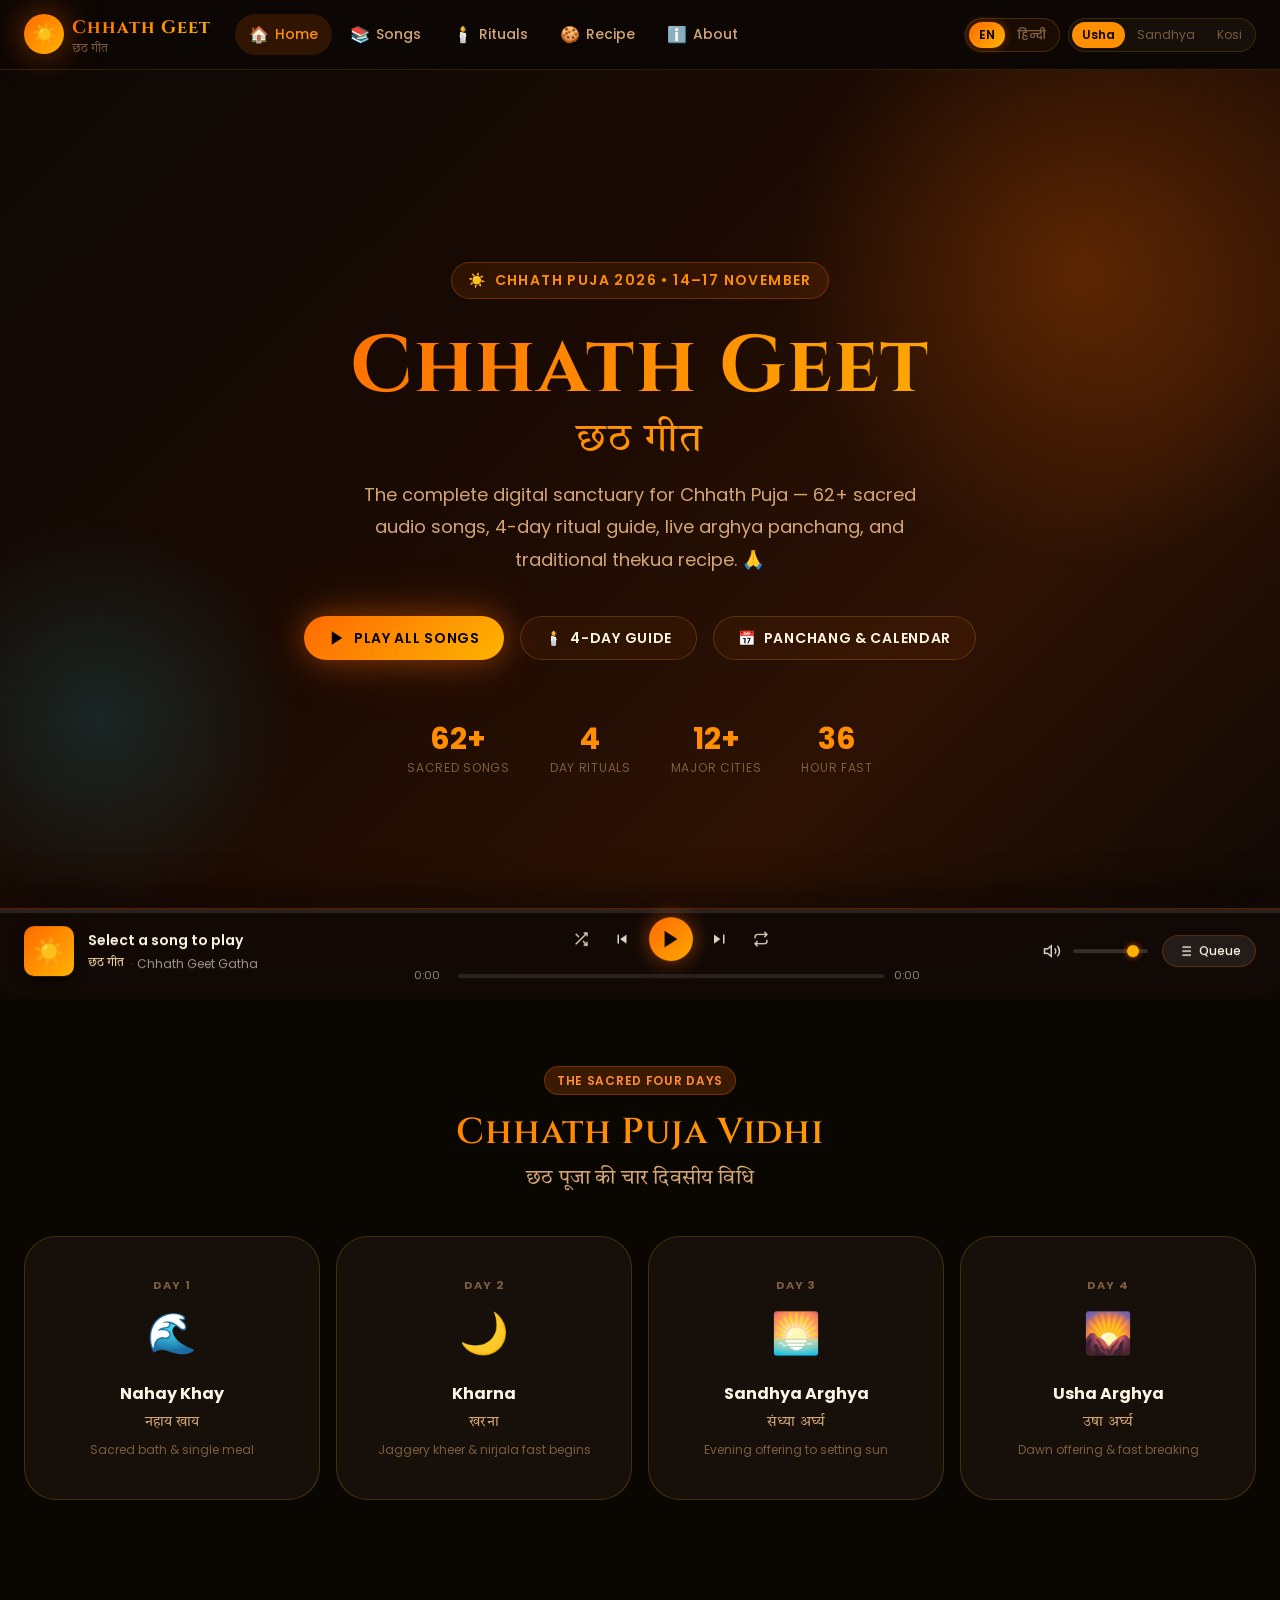
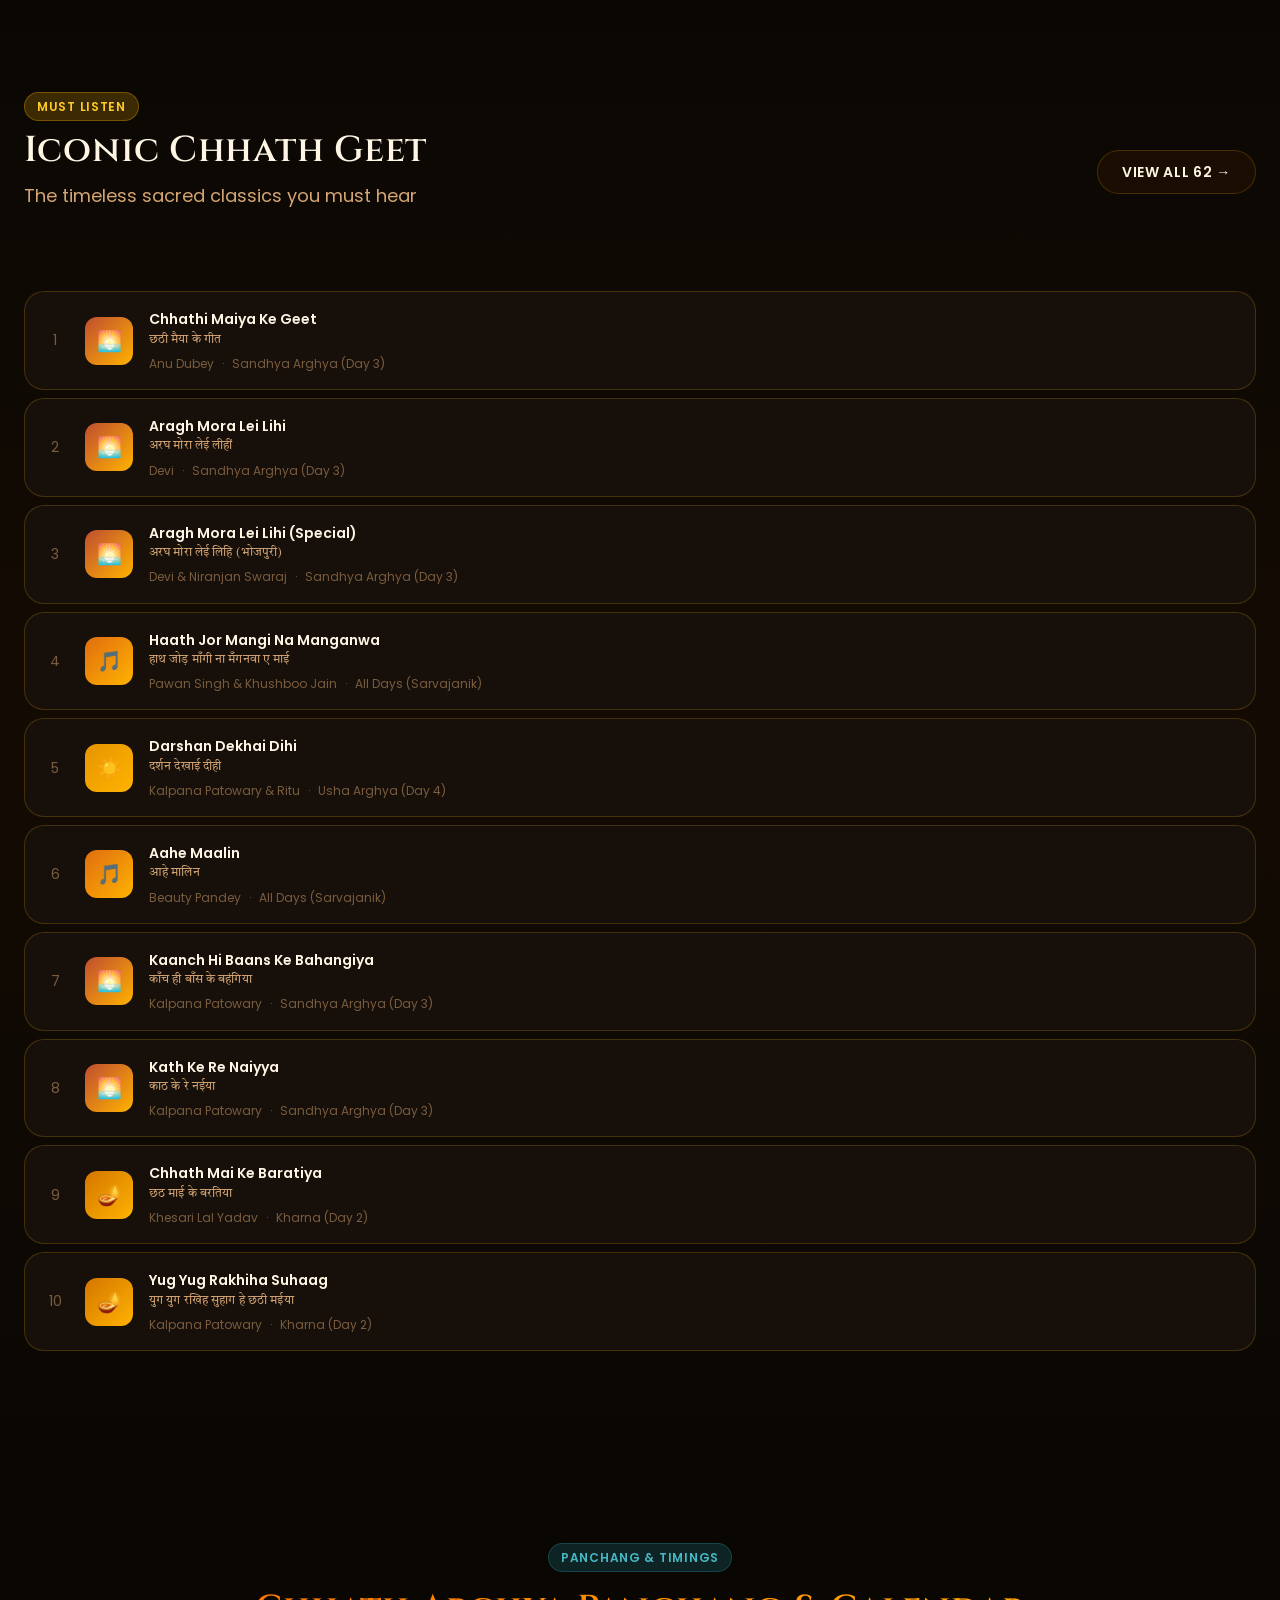
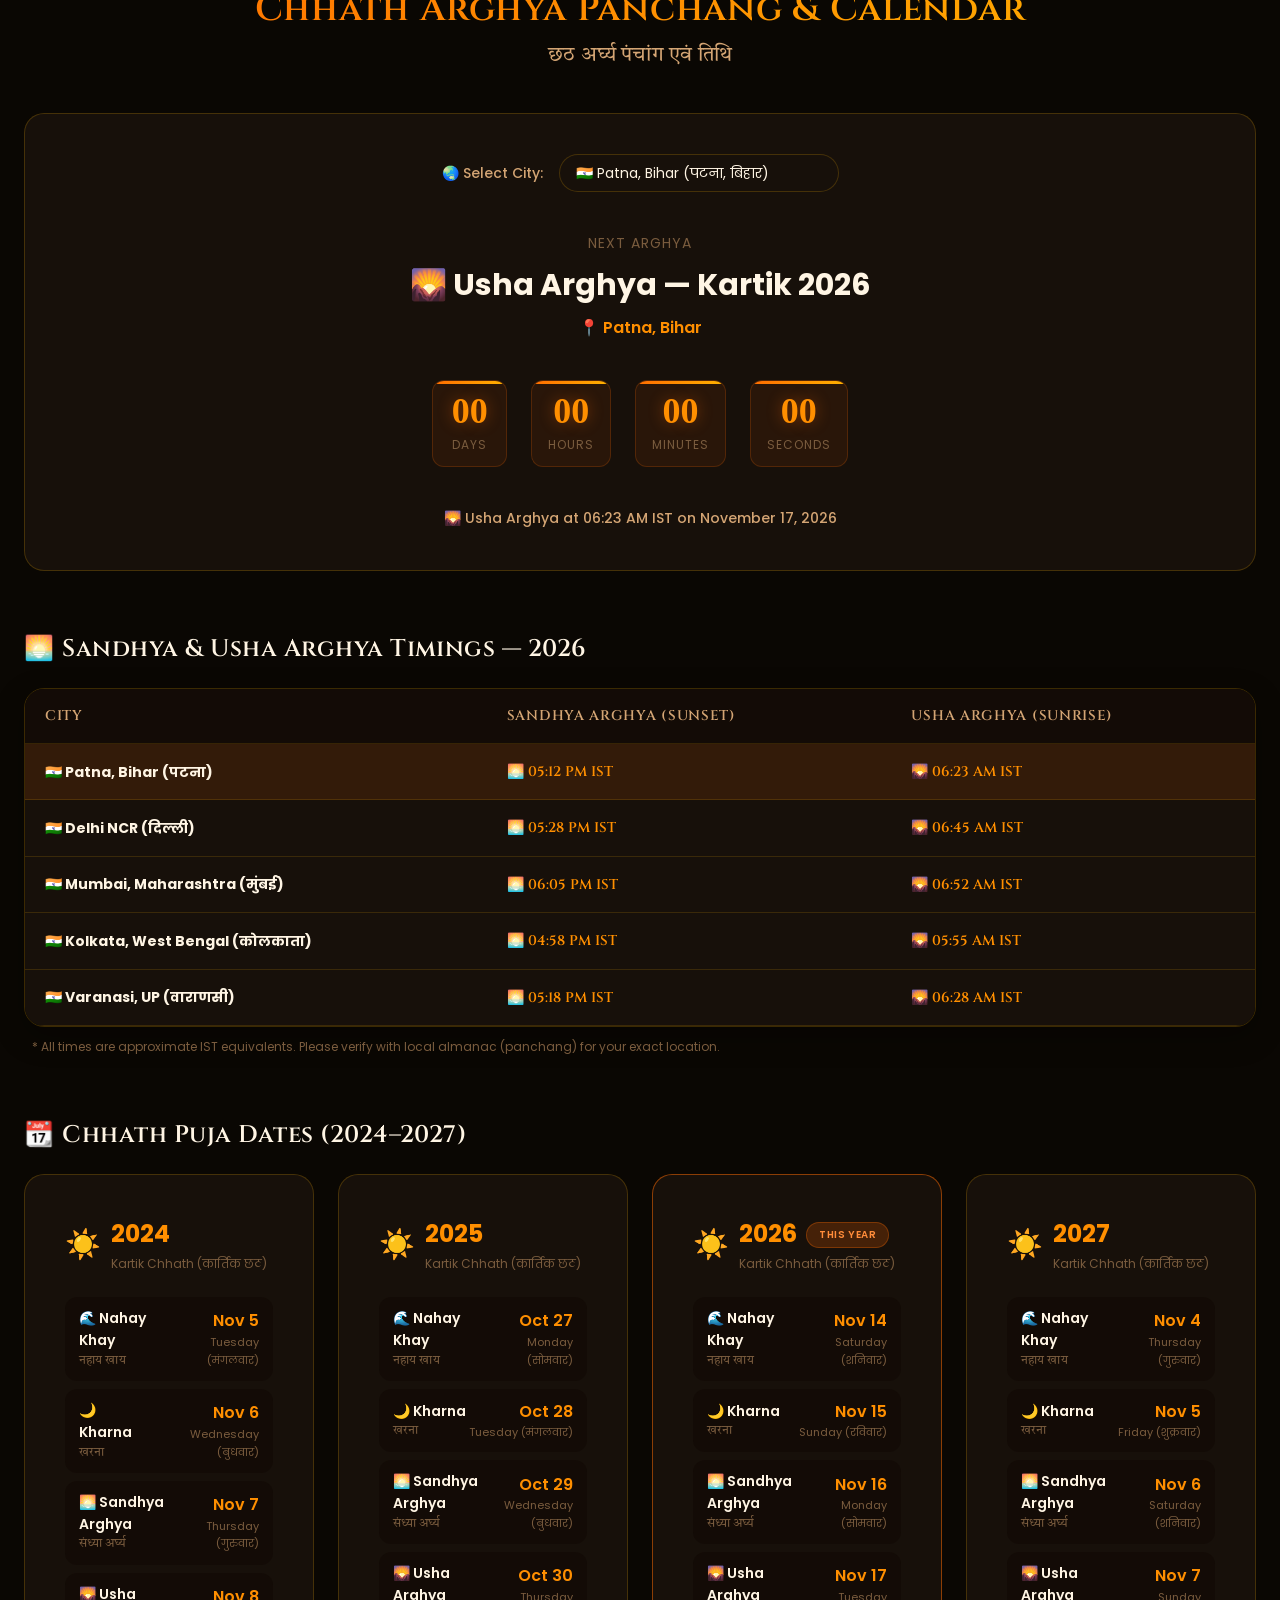
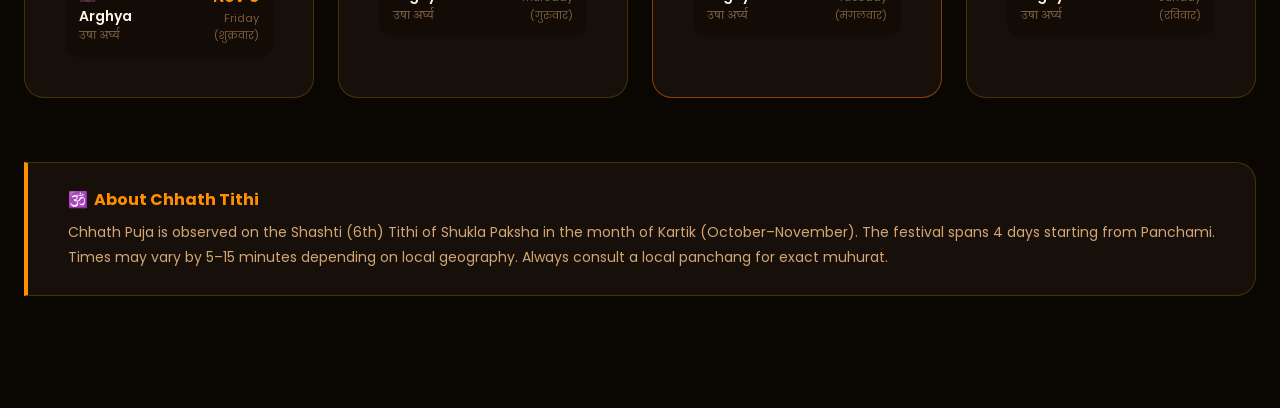
==== home.html @ ee054a41 "feat: complete Chhath Geet web sanctuary with 62 songs, 4-day vidhi guide, panchang calendar, biling" ====
<!DOCTYPE html>
<html lang="en" data-theme="usha" data-lang="en">
<head>
  <meta charset="UTF-8" />
  <meta name="viewport" content="width=device-width, initial-scale=1.0" />
  <meta name="description" content="Chhath Geet — The complete digital sanctuary for Chhath Puja with 62+ sacred audio songs, 4-day ritual guide, panchang calendar 2024–2027, and thekua recipe." />
  <title>Home — Chhath Geet</title>
  
  <!-- Favicon -->
  <link rel="icon" href="data:image/svg+xml,<svg xmlns='http://www.w3.org/2000/svg' viewBox='0 0 100 100'><text y='.9em' font-size='90'>☀️</text></svg>" />
  
  <!-- Styles -->
  <link rel="stylesheet" href="css/index.css" />
  <link rel="stylesheet" href="css/components.css" />
  <link rel="stylesheet" href="css/responsive.css" />

  <style>
    /* Countdown & Panchang Table Styles */
    .countdown-display {
      display: flex;
      gap: var(--space-lg);
      justify-content: center;
      margin: var(--space-xl) 0;
      flex-wrap: wrap;
    }
    
    .countdown-unit {
      text-align: center;
      min-width: 75px;
      padding: 12px 16px;
      background: rgba(255, 107, 0, 0.08);
      border: 1px solid rgba(255, 107, 0, 0.2);
      border-radius: var(--radius-md);
    }
    
    .countdown-num {
      font-size: var(--text-4xl);
      font-weight: 700;
      color: var(--saffron);
      font-family: 'Crimson Pro', serif;
      line-height: 1;
      margin-bottom: 6px;
      text-shadow: 0 0 15px rgba(255, 107, 0, 0.4);
    }
    
    .countdown-label {
      font-size: var(--text-xs);
      color: var(--text-muted);
      text-transform: uppercase;
      letter-spacing: 0.08em;
    }
    
    .panchang-table {
      width: 100%;
      background: var(--bg-card);
      border-collapse: collapse;
    }
    
    .panchang-table thead {
      background: var(--bg-secondary);
    }
    
    .panchang-table th,
    .panchang-table td {
      padding: 16px 20px;
      text-align: left;
      border-bottom: 1px solid var(--border-subtle);
    }
    
    .panchang-table th {
      font-size: var(--text-sm);
      font-weight: 600;
      color: var(--text-secondary);
      text-transform: uppercase;
      letter-spacing: 0.05em;
    }
    
    .panchang-table td {
      font-size: var(--text-sm);
      color: var(--text-primary);
    }
    
    .panchang-table tr:hover td {
      background: rgba(255, 107, 0, 0.04);
    }
    
    .time-val {
      color: var(--saffron);
      font-weight: 600;
      font-family: var(--font-primary);
    }

    .city-select {
      background: var(--bg-card);
      border: 1px solid var(--border-card);
      color: var(--text-primary);
      padding: 8px 16px;
      border-radius: var(--radius-full);
      font-size: var(--text-sm);
      cursor: pointer;
      outline: none;
      transition: border-color 0.2s;
    }

    .city-select:focus {
      border-color: var(--saffron);
    }
  </style>
</head>
<body>
  <!-- Navbar -->
  <nav id="navbar">
    <a href="home.html" class="nav-logo">
      <div class="nav-logo-icon">☀️</div>
      <div>
        <div class="nav-logo-text" data-i18n="nav.brand">Chhath Geet</div>
        <span class="nav-logo-sub" data-i18n="nav.brand_sub">छठ गीत</span>
      </div>
    </a>
    
    <div class="nav-links">
      <a href="home.html" class="nav-link active">
        <span class="nav-icon">🏠</span> <span data-i18n="nav.home">Home</span>
      </a>
      <a href="songs.html" class="nav-link">
        <span class="nav-icon">📚</span> <span data-i18n="nav.songs">Songs</span>
      </a>
      <a href="rituals.html" class="nav-link">
        <span class="nav-icon">🕯️</span> <span data-i18n="nav.rituals">Rituals</span>
      </a>
      <a href="recipe.html" class="nav-link">
        <span class="nav-icon">🍪</span> <span data-i18n="nav.recipe">Recipe</span>
      </a>
      <a href="about.html" class="nav-link">
        <span class="nav-icon">ℹ️</span> <span data-i18n="nav.about">About</span>
      </a>
    </div>
    
    <div class="nav-actions">
      <!-- Language Switcher -->
      <div class="lang-switcher">
        <button class="lang-btn active" data-lang="en">EN</button>
        <button class="lang-btn" data-lang="hi">हिन्दी</button>
      </div>

      <!-- Theme Switcher -->
      <div class="theme-switcher">
        <button class="theme-btn" data-theme="usha" data-i18n="nav.theme_usha">Usha</button>
        <button class="theme-btn" data-theme="sandhya" data-i18n="nav.theme_sandhya">Sandhya</button>
        <button class="theme-btn" data-theme="kosi" data-i18n="nav.theme_kosi">Kosi</button>
      </div>
      <div class="nav-hamburger" id="nav-hamburger">
        <span></span><span></span><span></span>
      </div>
    </div>
  </nav>

  <!-- Mobile Drawer -->
  <div class="nav-drawer" id="nav-drawer">
    <a href="home.html" class="nav-link active"><span class="nav-icon">🏠</span> <span data-i18n="nav.home">Home</span></a>
    <a href="songs.html" class="nav-link"><span class="nav-icon">📚</span> <span data-i18n="nav.songs">Songs</span></a>
    <a href="rituals.html" class="nav-link"><span class="nav-icon">🕯️</span> <span data-i18n="nav.rituals">Rituals</span></a>
    <a href="recipe.html" class="nav-link"><span class="nav-icon">🍪</span> <span data-i18n="nav.recipe">Recipe</span></a>
    <a href="about.html" class="nav-link"><span class="nav-icon">ℹ️</span> <span data-i18n="nav.about">About</span></a>
    
    <div style="display:flex;gap:10px;justify-content:center;margin-top:var(--space-md)">
      <div class="lang-switcher">
        <button class="lang-btn active" data-lang="en">EN</button>
        <button class="lang-btn" data-lang="hi">हिन्दी</button>
      </div>
    </div>

    <div class="theme-switcher" style="margin-top:var(--space-md);justify-content:center">
      <button class="theme-btn" data-theme="usha" data-i18n="nav.theme_usha">Usha</button>
      <button class="theme-btn" data-theme="sandhya" data-i18n="nav.theme_sandhya">Sandhya</button>
      <button class="theme-btn" data-theme="kosi" data-i18n="nav.theme_kosi">Kosi</button>
    </div>
  </div>

  <!-- Main Content -->
  <main id="app">
    <!-- Hero Section -->
    <section class="hero" id="home-hero" style="padding-top:0">
      <div class="hero-bg"></div>
      <div class="hero-orb-1"></div>
      <div class="hero-orb-2"></div>

      <div class="hero-content">
        <div class="hero-eyebrow animate-fade-in">
          <span>☀️</span>
          <span data-i18n="home.eyebrow">Chhath Puja 2026 • 14–17 November</span>
        </div>

        <h1 class="hero-title gradient-text animate-fade-up">
          <span data-i18n="home.title">Chhath Geet</span>
          <span class="hero-title-hi" data-i18n="home.title_sub">छठ गीत</span>
        </h1>

        <p class="hero-desc animate-fade-in" style="animation-delay:0.2s" data-i18n="home.desc">
          The complete digital sanctuary for Chhath Puja — 62+ sacred audio songs, 4-day ritual guide,
          live arghya panchang, and traditional thekua recipe. 🙏
        </p>

        <div class="hero-actions animate-fade-up" style="animation-delay:0.3s">
          <a href="songs.html" class="btn btn-primary">
            <svg width="18" height="18" viewBox="0 0 24 24" fill="currentColor"><polygon points="5 3 19 12 5 21 5 3"/></svg>
            <span data-i18n="home.btn_play_all">Play All Songs</span>
          </a>
          <a href="rituals.html" class="btn btn-secondary">
            <span>🕯️</span> <span data-i18n="home.btn_guide">4-Day Guide</span>
          </a>
          <a href="#panchang-section" class="btn btn-secondary">
            <span>📅</span> <span data-i18n="home.btn_panchang">Panchang & Calendar</span>
          </a>
        </div>

        <div class="hero-stats animate-fade-in" style="animation-delay:0.5s">
          <div class="hero-stat">
            <div class="hero-stat-num">62+</div>
            <div class="hero-stat-label" data-i18n="home.stat_songs">Sacred Songs</div>
          </div>
          <div class="hero-stat">
            <div class="hero-stat-num">4</div>
            <div class="hero-stat-label" data-i18n="home.stat_rituals">Day Rituals</div>
          </div>
          <div class="hero-stat">
            <div class="hero-stat-num">12+</div>
            <div class="hero-stat-label" data-i18n="home.stat_cities">Major Cities</div>
          </div>
          <div class="hero-stat">
            <div class="hero-stat-num">36</div>
            <div class="hero-stat-label" data-i18n="home.stat_fast">Hour Fast</div>
          </div>
        </div>
      </div>
    </section>

    <!-- 4-Day Quick Cards -->
    <section class="section">
      <div class="container">
        <div class="text-center" style="margin-bottom:var(--space-xl)">
          <div class="badge badge-saffron" style="margin-bottom:var(--space-md)" data-i18n="home.vidhi_badge">The Sacred Four Days</div>
          <h2 class="section-title gradient-text" data-i18n="home.vidhi_title">Chhath Puja Vidhi</h2>
          <p class="section-subtitle hindi-text" style="font-size:var(--text-xl)" data-i18n="home.vidhi_sub">छठ पूजा की चार दिवसीय विधि</p>
        </div>
        <div class="day-cards-grid">
          <a class="day-card" href="rituals.html?day=1" style="--card-color:#2196A6">
            <div class="day-card-num">Day 1</div>
            <span class="day-card-icon">🌊</span>
            <div class="day-card-name" data-i18n="day.day1_name">Nahay Khay</div>
            <div class="day-card-hi hindi-text">नहाय खाय</div>
            <p style="font-size:var(--text-xs);color:var(--text-muted);margin-top:8px;line-height:1.5" data-i18n="day.day1_desc">Sacred bath & single meal</p>
          </a>
          <a class="day-card" href="rituals.html?day=2" style="--card-color:#FF8F00">
            <div class="day-card-num">Day 2</div>
            <span class="day-card-icon">🌙</span>
            <div class="day-card-name" data-i18n="day.day2_name">Kharna</div>
            <div class="day-card-hi hindi-text">खरना</div>
            <p style="font-size:var(--text-xs);color:var(--text-muted);margin-top:8px;line-height:1.5" data-i18n="day.day2_desc">Jaggery kheer & nirjala fast begins</p>
          </a>
          <a class="day-card" href="rituals.html?day=3" style="--card-color:#E91E63">
            <div class="day-card-num">Day 3</div>
            <span class="day-card-icon">🌅</span>
            <div class="day-card-name" data-i18n="day.day3_name">Sandhya Arghya</div>
            <div class="day-card-hi hindi-text">संध्या अर्घ्य</div>
            <p style="font-size:var(--text-xs);color:var(--text-muted);margin-top:8px;line-height:1.5" data-i18n="day.day3_desc">Evening offering to setting sun</p>
          </a>
          <a class="day-card" href="rituals.html?day=4" style="--card-color:#FF6B00">
            <div class="day-card-num">Day 4</div>
            <span class="day-card-icon">🌄</span>
            <div class="day-card-name" data-i18n="day.day4_name">Usha Arghya</div>
            <div class="day-card-hi hindi-text">उषा अर्घ्य</div>
            <p style="font-size:var(--text-xs);color:var(--text-muted);margin-top:8px;line-height:1.5" data-i18n="day.day4_desc">Dawn offering & fast breaking</p>
          </a>
        </div>
      </div>
    </section>

    <!-- Featured Songs -->
    <section class="section" style="background:linear-gradient(180deg, transparent, rgba(255,107,0,0.04), transparent)">
      <div class="container">
        <div class="flex items-center justify-between" style="margin-bottom:var(--space-xl)">
          <div>
            <div class="badge badge-gold" style="margin-bottom:var(--space-sm)" data-i18n="home.songs_badge">Must Listen</div>
            <h2 class="section-title" data-i18n="home.songs_title">Iconic Chhath Geet</h2>
            <p class="section-subtitle" data-i18n="home.songs_sub">The timeless sacred classics you must hear</p>
          </div>
          <a href="songs.html" class="btn btn-secondary" data-i18n="home.view_all_songs">View All 62 →</a>
        </div>

        <div class="songs-grid">
          <!-- Songs will be loaded here -->
          <p style="text-align:center;color:var(--text-muted);grid-column:1/-1">Loading featured songs...</p>
        </div>
      </div>
    </section>

    <!-- Panchang, Live Countdown & Multi-Year Calendar Section -->
    <section class="section" id="panchang-section">
      <div class="container">
        <div class="text-center" style="margin-bottom:var(--space-xl)">
          <div class="badge badge-blue" style="margin-bottom:var(--space-md)" data-i18n="panchang.badge">📅 Panchang & Timings</div>
          <h2 class="section-title gradient-text" data-i18n="panchang.title">Chhath Arghya Panchang & Calendar</h2>
          <p class="section-subtitle hindi-text" style="font-size:var(--text-xl)" data-i18n="panchang.sub">छठ अर्घ्य पंचांग एवं तिथि</p>
        </div>

        <!-- City Selector + Countdown -->
        <div class="glass-card" style="padding:var(--space-xl);margin-bottom:var(--space-2xl);text-align:center">
          <div style="display:flex;align-items:center;justify-content:center;gap:var(--space-md);margin-bottom:var(--space-xl);flex-wrap:wrap">
            <label for="city-select" style="font-size:var(--text-sm);color:var(--text-secondary);font-weight:500">
              🌏 <span data-i18n="panchang.select_city">Select City:</span>
            </label>
            <select id="city-select" class="city-select">
              <option value="patna">🇮🇳 Patna, Bihar (पटना, बिहार)</option>
              <option value="delhi">🇮🇳 Delhi NCR (दिल्ली)</option>
              <option value="mumbai">🇮🇳 Mumbai, Maharashtra (मुंबई)</option>
              <option value="kolkata">🇮🇳 Kolkata, West Bengal (कोलकाता)</option>
              <option value="varanasi">🇮🇳 Varanasi, UP (वाराणसी)</option>
            </select>
          </div>

          <div style="margin-bottom:var(--space-lg)">
            <div style="font-size:var(--text-sm);color:var(--text-muted);margin-bottom:6px;text-transform:uppercase;letter-spacing:1px" data-i18n="panchang.next_arghya">Next Arghya</div>
            <div style="font-size:var(--text-3xl);font-weight:700;color:var(--text-primary)" data-i18n="panchang.next_arghya_title">🌄 Usha Arghya — Kartik 2026</div>
            <div id="city-label" style="font-size:var(--text-base);color:var(--saffron);margin-top:6px;font-weight:600">📍 Patna, Bihar</div>
          </div>

          <div class="countdown-display">
            <div class="countdown-unit">
              <div class="countdown-num" id="cd-days">90</div>
              <div class="countdown-label" data-i18n="panchang.days">Days</div>
            </div>
            <div class="countdown-unit">
              <div class="countdown-num" id="cd-hours">05</div>
              <div class="countdown-label" data-i18n="panchang.hours">Hours</div>
            </div>
            <div class="countdown-unit">
              <div class="countdown-num" id="cd-minutes">23</div>
              <div class="countdown-label" data-i18n="panchang.minutes">Minutes</div>
            </div>
            <div class="countdown-unit">
              <div class="countdown-num" id="cd-seconds">12</div>
              <div class="countdown-label" data-i18n="panchang.seconds">Seconds</div>
            </div>
          </div>

          <div id="next-arghya-time" style="margin-top:var(--space-lg);font-size:var(--text-sm);color:var(--text-secondary);font-weight:500">
            🌄 Usha Arghya at 06:23 AM IST on November 17, 2026
          </div>
        </div>

        <!-- City Timings for 2026 Table -->
        <div style="margin-bottom:var(--space-2xl)">
          <h3 style="font-size:var(--text-2xl);margin-bottom:var(--space-lg);display:flex;align-items:center;gap:8px">
            <span>🌅</span> <span data-i18n="panchang.timings_title">Sandhya & Usha Arghya Timings — 2026</span>
          </h3>
          <div style="overflow-x:auto;border-radius:var(--radius-lg);border:1px solid var(--border-card);box-shadow:0 10px 30px rgba(0,0,0,0.3)">
            <table class="panchang-table">
              <thead>
                <tr>
                  <th data-i18n="panchang.th_city">City</th>
                  <th data-i18n="panchang.th_sandhya">Sandhya Arghya (Sunset)</th>
                  <th data-i18n="panchang.th_usha">Usha Arghya (Sunrise)</th>
                </tr>
              </thead>
              <tbody>
                <tr id="row-patna" style="background:rgba(255, 107, 0, 0.12)">
                  <td><strong>🇮🇳 Patna, Bihar (पटना)</strong></td>
                  <td><span class="time-val">🌅 05:12 PM IST</span></td>
                  <td><span class="time-val">🌄 06:23 AM IST</span></td>
                </tr>
                <tr id="row-delhi">
                  <td><strong>🇮🇳 Delhi NCR (दिल्ली)</strong></td>
                  <td><span class="time-val">🌅 05:28 PM IST</span></td>
                  <td><span class="time-val">🌄 06:45 AM IST</span></td>
                </tr>
                <tr id="row-mumbai">
                  <td><strong>🇮🇳 Mumbai, Maharashtra (मुंबई)</strong></td>
                  <td><span class="time-val">🌅 06:05 PM IST</span></td>
                  <td><span class="time-val">🌄 06:52 AM IST</span></td>
                </tr>
                <tr id="row-kolkata">
                  <td><strong>🇮🇳 Kolkata, West Bengal (कोलकाता)</strong></td>
                  <td><span class="time-val">🌅 04:58 PM IST</span></td>
                  <td><span class="time-val">🌄 05:55 AM IST</span></td>
                </tr>
                <tr id="row-varanasi">
                  <td><strong>🇮🇳 Varanasi, UP (वाराणसी)</strong></td>
                  <td><span class="time-val">🌅 05:18 PM IST</span></td>
                  <td><span class="time-val">🌄 06:28 AM IST</span></td>
                </tr>
              </tbody>
            </table>
          </div>
          <p style="font-size:var(--text-xs);color:var(--text-muted);margin-top:10px;padding-left:8px" data-i18n="panchang.accuracy_note">
            * All times are approximate IST equivalents. Please verify with local almanac (panchang) for your exact location.
          </p>
        </div>

        <!-- Multi-Year Panchang (2024–2027) -->
        <div style="margin-bottom:var(--space-2xl)">
          <h3 style="font-size:var(--text-2xl);margin-bottom:var(--space-lg);display:flex;align-items:center;gap:8px">
            <span>📆</span> <span data-i18n="panchang.multi_year_title">Chhath Puja Dates (2024–2027)</span>
          </h3>

          <div style="display:grid;grid-template-columns:repeat(auto-fill,minmax(270px,1fr));gap:var(--space-lg)">
            <!-- 2024 -->
            <div class="glass-card" style="padding:var(--space-xl)">
              <div style="display:flex;align-items:center;gap:10px;margin-bottom:var(--space-lg)">
                <span style="font-size:1.8rem">☀️</span>
                <div>
                  <div style="font-size:var(--text-2xl);font-weight:700;color:var(--saffron)">2024</div>
                  <div style="font-size:var(--text-xs);color:var(--text-muted)">Kartik Chhath (कार्तिक छठ)</div>
                </div>
              </div>
              <div style="display:flex;flex-direction:column;gap:var(--space-sm)">
                <div style="display:flex;justify-content:space-between;align-items:center;padding:10px 14px;background:var(--bg-secondary);border-radius:var(--radius-md)">
                  <div>
                    <div style="font-size:var(--text-sm);font-weight:600">🌊 Nahay Khay</div>
                    <div class="hindi-text" style="font-size:var(--text-xs);color:var(--text-muted)">नहाय खाय</div>
                  </div>
                  <div style="text-align:right">
                    <div style="font-weight:600;color:var(--saffron)">Nov 5</div>
                    <div style="font-size:11px;color:var(--text-muted)">Tuesday (मंगलवार)</div>
                  </div>
                </div>
                <div style="display:flex;justify-content:space-between;align-items:center;padding:10px 14px;background:var(--bg-secondary);border-radius:var(--radius-md)">
                  <div>
                    <div style="font-size:var(--text-sm);font-weight:600">🌙 Kharna</div>
                    <div class="hindi-text" style="font-size:var(--text-xs);color:var(--text-muted)">खरना</div>
                  </div>
                  <div style="text-align:right">
                    <div style="font-weight:600;color:var(--saffron)">Nov 6</div>
                    <div style="font-size:11px;color:var(--text-muted)">Wednesday (बुधवार)</div>
                  </div>
                </div>
                <div style="display:flex;justify-content:space-between;align-items:center;padding:10px 14px;background:var(--bg-secondary);border-radius:var(--radius-md)">
                  <div>
                    <div style="font-size:var(--text-sm);font-weight:600">🌅 Sandhya Arghya</div>
                    <div class="hindi-text" style="font-size:var(--text-xs);color:var(--text-muted)">संध्या अर्घ्य</div>
                  </div>
                  <div style="text-align:right">
                    <div style="font-weight:600;color:var(--saffron)">Nov 7</div>
                    <div style="font-size:11px;color:var(--text-muted)">Thursday (गुरुवार)</div>
                  </div>
                </div>
                <div style="display:flex;justify-content:space-between;align-items:center;padding:10px 14px;background:var(--bg-secondary);border-radius:var(--radius-md)">
                  <div>
                    <div style="font-size:var(--text-sm);font-weight:600">🌄 Usha Arghya</div>
                    <div class="hindi-text" style="font-size:var(--text-xs);color:var(--text-muted)">उषा अर्घ्य</div>
                  </div>
                  <div style="text-align:right">
                    <div style="font-weight:600;color:var(--saffron)">Nov 8</div>
                    <div style="font-size:11px;color:var(--text-muted)">Friday (शुक्रवार)</div>
                  </div>
                </div>
              </div>
            </div>

            <!-- 2025 -->
            <div class="glass-card" style="padding:var(--space-xl)">
              <div style="display:flex;align-items:center;gap:10px;margin-bottom:var(--space-lg)">
                <span style="font-size:1.8rem">☀️</span>
                <div>
                  <div style="font-size:var(--text-2xl);font-weight:700;color:var(--saffron)">2025</div>
                  <div style="font-size:var(--text-xs);color:var(--text-muted)">Kartik Chhath (कार्तिक छठ)</div>
                </div>
              </div>
              <div style="display:flex;flex-direction:column;gap:var(--space-sm)">
                <div style="display:flex;justify-content:space-between;align-items:center;padding:10px 14px;background:var(--bg-secondary);border-radius:var(--radius-md)">
                  <div>
                    <div style="font-size:var(--text-sm);font-weight:600">🌊 Nahay Khay</div>
                    <div class="hindi-text" style="font-size:var(--text-xs);color:var(--text-muted)">नहाय खाय</div>
                  </div>
                  <div style="text-align:right">
                    <div style="font-weight:600;color:var(--saffron)">Oct 27</div>
                    <div style="font-size:11px;color:var(--text-muted)">Monday (सोमवार)</div>
                  </div>
                </div>
                <div style="display:flex;justify-content:space-between;align-items:center;padding:10px 14px;background:var(--bg-secondary);border-radius:var(--radius-md)">
                  <div>
                    <div style="font-size:var(--text-sm);font-weight:600">🌙 Kharna</div>
                    <div class="hindi-text" style="font-size:var(--text-xs);color:var(--text-muted)">खरना</div>
                  </div>
                  <div style="text-align:right">
                    <div style="font-weight:600;color:var(--saffron)">Oct 28</div>
                    <div style="font-size:11px;color:var(--text-muted)">Tuesday (मंगलवार)</div>
                  </div>
                </div>
                <div style="display:flex;justify-content:space-between;align-items:center;padding:10px 14px;background:var(--bg-secondary);border-radius:var(--radius-md)">
                  <div>
                    <div style="font-size:var(--text-sm);font-weight:600">🌅 Sandhya Arghya</div>
                    <div class="hindi-text" style="font-size:var(--text-xs);color:var(--text-muted)">संध्या अर्घ्य</div>
                  </div>
                  <div style="text-align:right">
                    <div style="font-weight:600;color:var(--saffron)">Oct 29</div>
                    <div style="font-size:11px;color:var(--text-muted)">Wednesday (बुधवार)</div>
                  </div>
                </div>
                <div style="display:flex;justify-content:space-between;align-items:center;padding:10px 14px;background:var(--bg-secondary);border-radius:var(--radius-md)">
                  <div>
                    <div style="font-size:var(--text-sm);font-weight:600">🌄 Usha Arghya</div>
                    <div class="hindi-text" style="font-size:var(--text-xs);color:var(--text-muted)">उषा अर्घ्य</div>
                  </div>
                  <div style="text-align:right">
                    <div style="font-weight:600;color:var(--saffron)">Oct 30</div>
                    <div style="font-size:11px;color:var(--text-muted)">Thursday (गुरुवार)</div>
                  </div>
                </div>
              </div>
            </div>

            <!-- 2026 -->
            <div class="glass-card" style="padding:var(--space-xl);border-color:rgba(255,107,0,0.5)">
              <div style="display:flex;align-items:center;gap:10px;margin-bottom:var(--space-lg)">
                <span style="font-size:1.8rem">☀️</span>
                <div>
                  <div style="font-size:var(--text-2xl);font-weight:700;color:var(--saffron)">2026 <span class="badge badge-saffron" style="font-size:10px;vertical-align:middle;margin-left:4px">This Year</span></div>
                  <div style="font-size:var(--text-xs);color:var(--text-muted)">Kartik Chhath (कार्तिक छठ)</div>
                </div>
              </div>
              <div style="display:flex;flex-direction:column;gap:var(--space-sm)">
                <div style="display:flex;justify-content:space-between;align-items:center;padding:10px 14px;background:var(--bg-secondary);border-radius:var(--radius-md)">
                  <div>
                    <div style="font-size:var(--text-sm);font-weight:600">🌊 Nahay Khay</div>
                    <div class="hindi-text" style="font-size:var(--text-xs);color:var(--text-muted)">नहाय खाय</div>
                  </div>
                  <div style="text-align:right">
                    <div style="font-weight:600;color:var(--saffron)">Nov 14</div>
                    <div style="font-size:11px;color:var(--text-muted)">Saturday (शनिवार)</div>
                  </div>
                </div>
                <div style="display:flex;justify-content:space-between;align-items:center;padding:10px 14px;background:var(--bg-secondary);border-radius:var(--radius-md)">
                  <div>
                    <div style="font-size:var(--text-sm);font-weight:600">🌙 Kharna</div>
                    <div class="hindi-text" style="font-size:var(--text-xs);color:var(--text-muted)">खरना</div>
                  </div>
                  <div style="text-align:right">
                    <div style="font-weight:600;color:var(--saffron)">Nov 15</div>
                    <div style="font-size:11px;color:var(--text-muted)">Sunday (रविवार)</div>
                  </div>
                </div>
                <div style="display:flex;justify-content:space-between;align-items:center;padding:10px 14px;background:var(--bg-secondary);border-radius:var(--radius-md)">
                  <div>
                    <div style="font-size:var(--text-sm);font-weight:600">🌅 Sandhya Arghya</div>
                    <div class="hindi-text" style="font-size:var(--text-xs);color:var(--text-muted)">संध्या अर्घ्य</div>
                  </div>
                  <div style="text-align:right">
                    <div style="font-weight:600;color:var(--saffron)">Nov 16</div>
                    <div style="font-size:11px;color:var(--text-muted)">Monday (सोमवार)</div>
                  </div>
                </div>
                <div style="display:flex;justify-content:space-between;align-items:center;padding:10px 14px;background:var(--bg-secondary);border-radius:var(--radius-md)">
                  <div>
                    <div style="font-size:var(--text-sm);font-weight:600">🌄 Usha Arghya</div>
                    <div class="hindi-text" style="font-size:var(--text-xs);color:var(--text-muted)">उषा अर्घ्य</div>
                  </div>
                  <div style="text-align:right">
                    <div style="font-weight:600;color:var(--saffron)">Nov 17</div>
                    <div style="font-size:11px;color:var(--text-muted)">Tuesday (मंगलवार)</div>
                  </div>
                </div>
              </div>
            </div>

            <!-- 2027 -->
            <div class="glass-card" style="padding:var(--space-xl)">
              <div style="display:flex;align-items:center;gap:10px;margin-bottom:var(--space-lg)">
                <span style="font-size:1.8rem">☀️</span>
                <div>
                  <div style="font-size:var(--text-2xl);font-weight:700;color:var(--saffron)">2027</div>
                  <div style="font-size:var(--text-xs);color:var(--text-muted)">Kartik Chhath (कार्तिक छठ)</div>
                </div>
              </div>
              <div style="display:flex;flex-direction:column;gap:var(--space-sm)">
                <div style="display:flex;justify-content:space-between;align-items:center;padding:10px 14px;background:var(--bg-secondary);border-radius:var(--radius-md)">
                  <div>
                    <div style="font-size:var(--text-sm);font-weight:600">🌊 Nahay Khay</div>
                    <div class="hindi-text" style="font-size:var(--text-xs);color:var(--text-muted)">नहाय खाय</div>
                  </div>
                  <div style="text-align:right">
                    <div style="font-weight:600;color:var(--saffron)">Nov 4</div>
                    <div style="font-size:11px;color:var(--text-muted)">Thursday (गुरुवार)</div>
                  </div>
                </div>
                <div style="display:flex;justify-content:space-between;align-items:center;padding:10px 14px;background:var(--bg-secondary);border-radius:var(--radius-md)">
                  <div>
                    <div style="font-size:var(--text-sm);font-weight:600">🌙 Kharna</div>
                    <div class="hindi-text" style="font-size:var(--text-xs);color:var(--text-muted)">खरना</div>
                  </div>
                  <div style="text-align:right">
                    <div style="font-weight:600;color:var(--saffron)">Nov 5</div>
                    <div style="font-size:11px;color:var(--text-muted)">Friday (शुक्रवार)</div>
                  </div>
                </div>
                <div style="display:flex;justify-content:space-between;align-items:center;padding:10px 14px;background:var(--bg-secondary);border-radius:var(--radius-md)">
                  <div>
                    <div style="font-size:var(--text-sm);font-weight:600">🌅 Sandhya Arghya</div>
                    <div class="hindi-text" style="font-size:var(--text-xs);color:var(--text-muted)">संध्या अर्घ्य</div>
                  </div>
                  <div style="text-align:right">
                    <div style="font-weight:600;color:var(--saffron)">Nov 6</div>
                    <div style="font-size:11px;color:var(--text-muted)">Saturday (शनिवार)</div>
                  </div>
                </div>
                <div style="display:flex;justify-content:space-between;align-items:center;padding:10px 14px;background:var(--bg-secondary);border-radius:var(--radius-md)">
                  <div>
                    <div style="font-size:var(--text-sm);font-weight:600">🌄 Usha Arghya</div>
                    <div class="hindi-text" style="font-size:var(--text-xs);color:var(--text-muted)">उषा अर्घ्य</div>
                  </div>
                  <div style="text-align:right">
                    <div style="font-weight:600;color:var(--saffron)">Nov 7</div>
                    <div style="font-size:11px;color:var(--text-muted)">Sunday (रविवार)</div>
                  </div>
                </div>
              </div>
            </div>
          </div>
        </div>

        <!-- Important Notes -->
        <div class="mantra-block" style="margin-top:var(--space-xl)">
          <div style="font-size:var(--text-base);font-weight:700;color:var(--saffron);margin-bottom:8px;display:flex;align-items:center;gap:6px">
            <span>🕉️</span> <span data-i18n="panchang.tithi_title">About Chhath Tithi</span>
          </div>
          <p style="font-size:var(--text-sm);color:var(--text-secondary);line-height:1.8" data-i18n="panchang.tithi_desc">
            Chhath Puja is observed on the <strong style="color:var(--text-primary)">Shashti (6th) Tithi</strong> of Shukla Paksha
            in the month of Kartik (October–November). The festival spans 4 days starting from Panchami.
            Times may vary by 5–15 minutes depending on local geography. Always consult a local panchang for exact muhurat.
          </p>
        </div>
      </div>
    </section>
  </main>

  <!-- Shared JS -->
  <script src="js/songs-db.js"></script>
  <script src="js/audio-player.js"></script>
  <script src="js/i18n.js"></script>

  <script>
    // Theme switcher
    document.querySelectorAll('.theme-btn').forEach(btn => {
      btn.addEventListener('click', () => {
        const theme = btn.dataset.theme;
        document.documentElement.setAttribute('data-theme', theme);
        document.querySelectorAll('.theme-btn').forEach(b => b.classList.remove('active'));
        btn.classList.add('active');
        localStorage.setItem('cg_theme', theme);
      });
    });
    
    // Load saved theme
    const savedTheme = localStorage.getItem('cg_theme') || 'usha';
    document.documentElement.setAttribute('data-theme', savedTheme);
    document.querySelectorAll('.theme-btn').forEach(b => b.classList.remove('active'));
    document.querySelectorAll(`[data-theme="${savedTheme}"]`).forEach(b => b.classList.add('active'));

    // Hamburger toggle
    const hamburger = document.getElementById('nav-hamburger');
    const drawer = document.getElementById('nav-drawer');
    if (hamburger && drawer) {
      hamburger.addEventListener('click', () => {
        hamburger.classList.toggle('open');
        drawer.classList.toggle('open');
      });
    }

    // ═══════════════════════════════════════════════
    // RENDER FEATURED SONGS
    // ═══════════════════════════════════════════════
    const featured = getFeaturedSongs();
    const songsGrid = document.querySelector('.songs-grid');
    
    if (songsGrid && featured.length > 0) {
      songsGrid.innerHTML = featured.map((s, i) => `
        <div class="song-card" data-song-id="${s.id}" style="cursor:pointer">
          <div class="song-num">${i + 1}</div>
          <div class="song-thumb" style="background:linear-gradient(135deg,${DAY_COLORS[s.day] || '#FF6B00'},#FFB300)">
            <span>${DAY_ICONS[s.day] || '🎵'}</span>
            <div class="play-overlay">
              <svg width="16" height="16" viewBox="0 0 24 24" fill="white"><polygon points="5 3 19 12 5 21 5 3"/></svg>
            </div>
          </div>
          <div class="song-info">
            <div class="song-title">${s.title}</div>
            <div class="song-title-hi hindi-text">${s.titleHi}</div>
            <div class="song-meta">
              <span>${s.artist}</span>
              <span>·</span>
              <span>${DAY_NAMES[s.day] || s.day}</span>
            </div>
          </div>
          <div class="song-actions">
            <button class="btn-icon" title="Play" onclick="event.stopPropagation(); playSongFromDB(SONGS_DB.find(x=>x.id===${s.id}), SONGS_DB)">
              <svg width="13" height="13" viewBox="0 0 24 24" fill="currentColor"><polygon points="5 3 19 12 5 21 5 3"/></svg>
            </button>
          </div>
        </div>
      `).join('');

      // Card click plays the song
      songsGrid.querySelectorAll('.song-card').forEach(card => {
        card.addEventListener('click', () => {
          const id = parseInt(card.dataset.songId);
          const song = SONGS_DB.find(s => s.id === id);
          if (song) playSongFromDB(song, SONGS_DB);
        });
      });
    }

    // ═══════════════════════════════════════════════
    // COUNTDOWN & CITY SELECTOR
    // ═══════════════════════════════════════════════
    const cityData = {
      patna: { name: "Patna, Bihar", ushaTime: "06:23 AM IST", target: '2026-11-17T06:23:00+05:30' },
      delhi: { name: "Delhi NCR", ushaTime: "06:45 AM IST", target: '2026-11-17T06:45:00+05:30' },
      mumbai: { name: "Mumbai, Maharashtra", ushaTime: "06:52 AM IST", target: '2026-11-17T06:52:00+05:30' },
      kolkata: { name: "Kolkata, West Bengal", ushaTime: "05:55 AM IST", target: '2026-11-17T05:55:00+05:30' },
      varanasi: { name: "Varanasi, UP", ushaTime: "06:28 AM IST", target: '2026-11-17T06:28:00+05:30' }
    };

    let currentCityKey = 'patna';

    const citySelect = document.getElementById('city-select');
    const cityLabel = document.getElementById('city-label');
    const nextArghyaTime = document.getElementById('next-arghya-time');

    if (citySelect) {
      citySelect.addEventListener('change', (e) => {
        currentCityKey = e.target.value;
        const c = cityData[currentCityKey];
        if (c) {
          if (cityLabel) cityLabel.textContent = `📍 ${c.name}`;
          if (nextArghyaTime) nextArghyaTime.textContent = `🌄 Usha Arghya at ${c.ushaTime} on November 17, 2026`;
          
          // Highlight table row
          document.querySelectorAll('.panchang-table tbody tr').forEach(r => r.style.background = '');
          const activeRow = document.getElementById(`row-${currentCityKey}`);
          if (activeRow) activeRow.style.background = 'rgba(255, 107, 0, 0.15)';
        }
      });
    }

    function updateCountdown() {
      const city = cityData[currentCityKey] || cityData.patna;
      const targetDate = new Date(city.target);
      const now = new Date();
      const diff = targetDate - now;
      
      const cdDays = document.getElementById('cd-days');
      const cdHours = document.getElementById('cd-hours');
      const cdMinutes = document.getElementById('cd-minutes');
      const cdSeconds = document.getElementById('cd-seconds');

      if (!cdDays) return;

      if (diff <= 0) {
        cdDays.textContent = '00';
        cdHours.textContent = '00';
        cdMinutes.textContent = '00';
        cdSeconds.textContent = '00';
        return;
      }
      
      const days = Math.floor(diff / (1000 * 60 * 60 * 24));
      const hours = Math.floor((diff % (1000 * 60 * 60 * 24)) / (1000 * 60 * 60));
      const minutes = Math.floor((diff % (1000 * 60 * 60)) / (1000 * 60));
      const seconds = Math.floor((diff % (1000 * 60)) / 1000);
      
      cdDays.textContent = String(days);
      cdHours.textContent = String(hours).padStart(2, '0');
      cdMinutes.textContent = String(minutes).padStart(2, '0');
      cdSeconds.textContent = String(seconds).padStart(2, '0');
    }
    
    updateCountdown();
    setInterval(updateCountdown, 1000);
  </script>
</body>
</html>
---- css/index.css ----
/* ============================================================
   CHHATH GEET — Core Design System
   Three sacred themes: Usha (Dawn), Sandhya (Dusk), Kosi (Night)
   ============================================================ */

@import url('https://fonts.googleapis.com/css2?family=Poppins:wght@300;400;500;600;700;800&family=Tiro+Devanagari+Hindi&family=Cinzel:wght@400;600;700&display=swap');

/* ── Design Tokens ─────────────────────────────────────────── */
:root {
  /* Palette */
  --saffron:         #FF6B00;
  --saffron-light:   #FF8C3A;
  --saffron-dark:    #CC4E00;
  --sunrise-gold:    #FFB300;
  --marigold:        #FFCA28;
  --marigold-light:  #FFE082;
  --terracotta:      #BF4E30;
  --terracotta-light:#D4735A;
  --river-blue:      #2196A6;
  --river-blue-light:#48B8C5;
  --cream:           #FFF8E7;
  --deep-ochre:      #7B4F1E;

  /* Backgrounds */
  --bg-primary:      #0D0805;
  --bg-secondary:    #130B06;
  --bg-card:         #1C1008;
  --bg-card-hover:   #251508;
  --bg-overlay:      rgba(13, 8, 5, 0.85);
  --bg-glass:        rgba(255, 107, 0, 0.06);
  --bg-glass-strong: rgba(255, 107, 0, 0.12);

  /* Text */
  --text-primary:    #FFF5E4;
  --text-secondary:  #D4A574;
  --text-muted:      #7A5C3E;
  --text-accent:     #FFB300;
  --text-hindi:      #FFE0B2;

  /* Borders */
  --border-subtle:   rgba(255, 179, 0, 0.15);
  --border-glow:     rgba(255, 107, 0, 0.4);
  --border-card:     rgba(255, 179, 0, 0.2);

  /* Gradients */
  --grad-hero:       linear-gradient(135deg, #0D0805 0%, #1A0A03 40%, #2D1204 70%, #0D0805 100%);
  --grad-saffron:    linear-gradient(135deg, #FF6B00, #FFB300);
  --grad-sunrise:    linear-gradient(180deg, #FF3D00 0%, #FF6B00 30%, #FFB300 70%, #FFCA28 100%);
  --grad-card:       linear-gradient(145deg, #1C1008, #251508);
  --grad-player:     linear-gradient(180deg, rgba(13,8,5,0) 0%, rgba(13,8,5,0.98) 100%);

  /* Glows & Shadows */
  --glow-saffron:    0 0 30px rgba(255, 107, 0, 0.4), 0 0 60px rgba(255, 107, 0, 0.2);
  --glow-gold:       0 0 20px rgba(255, 179, 0, 0.5);
  --shadow-card:     0 4px 24px rgba(0, 0, 0, 0.6), 0 1px 0 rgba(255, 179, 0, 0.1);
  --shadow-player:   0 -4px 40px rgba(0, 0, 0, 0.8), 0 -1px 0 rgba(255, 107, 0, 0.3);
  --shadow-modal:    0 20px 80px rgba(0, 0, 0, 0.9);

  /* Spacing */
  --space-xs:  4px;
  --space-sm:  8px;
  --space-md:  16px;
  --space-lg:  24px;
  --space-xl:  40px;
  --space-2xl: 64px;
  --space-3xl: 96px;

  /* Typography */
  --font-primary:  'Poppins', sans-serif;
  --font-hindi:    'Tiro Devanagari Hindi', serif;
  --font-display:  'Cinzel', serif;

  --text-xs:   0.75rem;
  --text-sm:   0.875rem;
  --text-base: 1rem;
  --text-lg:   1.125rem;
  --text-xl:   1.25rem;
  --text-2xl:  1.5rem;
  --text-3xl:  1.875rem;
  --text-4xl:  2.25rem;
  --text-5xl:  3rem;
  --text-6xl:  4rem;

  /* Radius */
  --radius-sm:   6px;
  --radius-md:   12px;
  --radius-lg:   20px;
  --radius-xl:   32px;
  --radius-full: 9999px;

  /* Transitions */
  --transition-fast:   150ms cubic-bezier(0.4, 0, 0.2, 1);
  --transition-base:   300ms cubic-bezier(0.4, 0, 0.2, 1);
  --transition-slow:   500ms cubic-bezier(0.4, 0, 0.2, 1);
  --transition-spring: 400ms cubic-bezier(0.34, 1.56, 0.64, 1);

  /* Z-index layers */
  --z-base:    1;
  --z-card:    10;
  --z-navbar:  100;
  --z-player:  200;
  --z-modal:   300;
  --z-toast:   400;
}

/* ── Usha Theme (Dawn Gold) — default ─────────────────────── */
[data-theme="usha"] {
  --bg-primary:    #0A0703;
  --saffron:       #FF8F00;
  --sunrise-gold:  #FFC107;
  --bg-card:       #17100A;
}

/* ── Sandhya Theme (Crimson Dusk) ──────────────────────────── */
[data-theme="sandhya"] {
  --bg-primary:    #0D0308;
  --saffron:       #E91E63;
  --saffron-light: #F06292;
  --sunrise-gold:  #FF5722;
  --bg-card:       #1A0810;
  --text-accent:   #FF5722;
  --grad-hero:     linear-gradient(135deg, #0D0308 0%, #1A0508 50%, #0D0308 100%);
  --glow-saffron:  0 0 30px rgba(233,30,99,0.4), 0 0 60px rgba(233,30,99,0.2);
  --border-glow:   rgba(233,30,99,0.4);
}

/* ── Kosi Theme (Night Diya) ────────────────────────────────── */
[data-theme="kosi"] {
  --bg-primary:    #02060F;
  --saffron:       #FFC107;
  --saffron-light: #FFD54F;
  --sunrise-gold:  #FFECB3;
  --bg-card:       #081020;
  --text-accent:   #FFC107;
  --grad-hero:     linear-gradient(135deg, #02060F 0%, #06102A 50%, #02060F 100%);
  --glow-saffron:  0 0 30px rgba(255,193,7,0.4), 0 0 60px rgba(255,193,7,0.15);
  --border-glow:   rgba(255,193,7,0.4);
  --river-blue:    #7986CB;
}

/* ── Global Reset ──────────────────────────────────────────── */
*, *::before, *::after {
  box-sizing: border-box;
  margin: 0;
  padding: 0;
}

html {
  font-size: 16px;
  scroll-behavior: smooth;
  -webkit-font-smoothing: antialiased;
  -moz-osx-font-smoothing: grayscale;
  text-rendering: optimizeLegibility;
}

body {
  font-family: var(--font-primary);
  background-color: var(--bg-primary);
  color: var(--text-primary);
  line-height: 1.6;
  min-height: 100vh;
  overflow-x: hidden;
  transition: background-color var(--transition-slow), color var(--transition-slow);
}

/* ── Scrollbar ──────────────────────────────────────────────── */
::-webkit-scrollbar { width: 6px; height: 6px; }
::-webkit-scrollbar-track { background: var(--bg-secondary); }
::-webkit-scrollbar-thumb {
  background: linear-gradient(var(--saffron), var(--terracotta));
  border-radius: var(--radius-full);
}
::-webkit-scrollbar-thumb:hover { background: var(--saffron-light); }

/* ── Typography ─────────────────────────────────────────────── */
h1, h2, h3, h4, h5, h6 {
  font-family: var(--font-display);
  font-weight: 600;
  letter-spacing: 0.02em;
  line-height: 1.2;
  color: var(--text-primary);
}

.hindi-text {
  font-family: var(--font-hindi);
  color: var(--text-hindi);
  letter-spacing: 0.01em;
}

.gradient-text {
  background: var(--grad-saffron);
  -webkit-background-clip: text;
  -webkit-text-fill-color: transparent;
  background-clip: text;
}

.glow-text {
  text-shadow: 0 0 20px rgba(255, 179, 0, 0.6), 0 0 40px rgba(255, 107, 0, 0.3);
}

p { color: var(--text-secondary); line-height: 1.7; }
a { color: inherit; text-decoration: none; }
img { display: block; max-width: 100%; }
button { cursor: pointer; border: none; background: none; font-family: inherit; }
input, select, textarea { font-family: inherit; }
ul, ol { list-style: none; }

/* ── Layout Utilities ───────────────────────────────────────── */
.container {
  width: 100%;
  max-width: 1280px;
  margin: 0 auto;
  padding: 0 var(--space-lg);
}

.section {
  padding: var(--space-3xl) 0;
}

.section-title {
  font-size: var(--text-4xl);
  margin-bottom: var(--space-sm);
}

.section-subtitle {
  font-size: var(--text-lg);
  color: var(--text-secondary);
  margin-bottom: var(--space-xl);
}

.flex { display: flex; }
.flex-col { flex-direction: column; }
.items-center { align-items: center; }
.justify-between { justify-content: space-between; }
.justify-center { justify-content: center; }
.gap-sm { gap: var(--space-sm); }
.gap-md { gap: var(--space-md); }
.gap-lg { gap: var(--space-lg); }
.gap-xl { gap: var(--space-xl); }
.grid { display: grid; }
.text-center { text-align: center; }
.w-full { width: 100%; }
.relative { position: relative; }
.hidden { display: none !important; }
.sr-only {
  position: absolute; width: 1px; height: 1px;
  padding: 0; margin: -1px; overflow: hidden;
  clip: rect(0,0,0,0); border: 0;
}

/* ── Buttons ─────────────────────────────────────────────────── */
.btn {
  display: inline-flex;
  align-items: center;
  gap: var(--space-sm);
  padding: 10px 24px;
  border-radius: var(--radius-full);
  font-size: var(--text-sm);
  font-weight: 600;
  font-family: var(--font-primary);
  letter-spacing: 0.05em;
  text-transform: uppercase;
  transition: all var(--transition-base);
  position: relative;
  overflow: hidden;
}

.btn::after {
  content: '';
  position: absolute;
  inset: 0;
  background: rgba(255,255,255,0.1);
  opacity: 0;
  transition: opacity var(--transition-fast);
}
.btn:hover::after { opacity: 1; }

.btn-primary {
  background: var(--grad-saffron);
  color: #000;
  box-shadow: var(--glow-saffron);
}
.btn-primary:hover {
  transform: translateY(-2px);
  box-shadow: 0 8px 30px rgba(255, 107, 0, 0.5);
}

.btn-secondary {
  background: var(--bg-glass);
  color: var(--text-primary);
  border: 1px solid var(--border-card);
  backdrop-filter: blur(10px);
}
.btn-secondary:hover {
  border-color: var(--saffron);
  background: var(--bg-glass-strong);
  transform: translateY(-2px);
}

.btn-ghost {
  background: transparent;
  color: var(--text-secondary);
  padding: 8px 16px;
}
.btn-ghost:hover { color: var(--saffron); }

.btn-icon {
  width: 40px;
  height: 40px;
  padding: 0;
  border-radius: 50%;
  display: inline-flex;
  align-items: center;
  justify-content: center;
  background: var(--bg-glass);
  border: 1px solid var(--border-subtle);
  color: var(--text-secondary);
  transition: all var(--transition-base);
}
.btn-icon:hover {
  background: var(--bg-glass-strong);
  border-color: var(--saffron);
  color: var(--saffron);
  transform: scale(1.1);
}
.btn-icon.active {
  background: rgba(255,107,0,0.2);
  border-color: var(--saffron);
  color: var(--saffron);
}

/* ── Badge Pills ─────────────────────────────────────────────── */
.badge {
  display: inline-flex;
  align-items: center;
  gap: 4px;
  padding: 4px 12px;
  border-radius: var(--radius-full);
  font-size: var(--text-xs);
  font-weight: 600;
  letter-spacing: 0.06em;
  text-transform: uppercase;
}

.badge-saffron  { background: rgba(255,107,0,0.2); color: var(--saffron-light); border: 1px solid rgba(255,107,0,0.3); }
.badge-gold     { background: rgba(255,179,0,0.2); color: var(--marigold); border: 1px solid rgba(255,179,0,0.3); }
.badge-blue     { background: rgba(33,150,166,0.2); color: var(--river-blue-light); border: 1px solid rgba(33,150,166,0.3); }
.badge-terra    { background: rgba(191,78,48,0.2); color: var(--terracotta-light); border: 1px solid rgba(191,78,48,0.3); }
.badge-green    { background: rgba(76,175,80,0.2); color: #81C784; border: 1px solid rgba(76,175,80,0.3); }

/* ── Glass Card ─────────────────────────────────────────────── */
.glass-card {
  background: var(--bg-card);
  border: 1px solid var(--border-card);
  border-radius: var(--radius-lg);
  backdrop-filter: blur(20px);
  transition: all var(--transition-base);
}
.glass-card:hover {
  border-color: var(--border-glow);
  box-shadow: var(--glow-saffron);
  transform: translateY(-2px);
}

/* ── Divider ─────────────────────────────────────────────────── */
.divider {
  height: 1px;
  background: linear-gradient(90deg, transparent, var(--border-card), transparent);
  margin: var(--space-xl) 0;
}

/* ── Floating particles (diya flames) ───────────────────────── */
.particles-container {
  position: fixed;
  inset: 0;
  pointer-events: none;
  z-index: 0;
  overflow: hidden;
}

.particle {
  position: absolute;
  width: 4px;
  height: 4px;
  border-radius: 50%;
  background: var(--saffron);
  animation: float-particle linear infinite;
  opacity: 0;
}

@keyframes float-particle {
  0%   { transform: translateY(100vh) scale(0); opacity: 0; }
  10%  { opacity: 0.7; }
  90%  { opacity: 0.3; }
  100% { transform: translateY(-10vh) scale(1.5); opacity: 0; }
}

/* ── Glow Orb (decorative) ──────────────────────────────────── */
.glow-orb {
  position: absolute;
  border-radius: 50%;
  filter: blur(80px);
  pointer-events: none;
  animation: pulse-orb 4s ease-in-out infinite alternate;
}

@keyframes pulse-orb {
  from { opacity: 0.3; transform: scale(1); }
  to   { opacity: 0.6; transform: scale(1.2); }
}

/* ── Toast Notifications ─────────────────────────────────────── */
#toast-container {
  position: fixed;
  bottom: 100px;
  right: var(--space-lg);
  z-index: var(--z-toast);
  display: flex;
  flex-direction: column;
  gap: var(--space-sm);
  pointer-events: none;
}

.toast {
  background: var(--bg-card);
  border: 1px solid var(--border-card);
  border-left: 3px solid var(--saffron);
  padding: var(--space-md) var(--space-lg);
  border-radius: var(--radius-md);
  font-size: var(--text-sm);
  color: var(--text-primary);
  box-shadow: var(--shadow-card);
  animation: slide-in-toast 0.3s ease, fade-out-toast 0.3s ease 2.7s forwards;
  pointer-events: auto;
}

@keyframes slide-in-toast {
  from { transform: translateX(100px); opacity: 0; }
  to   { transform: translateX(0); opacity: 1; }
}

@keyframes fade-out-toast {
  to { opacity: 0; transform: translateX(100px); }
}

/* ── Loading Spinner ─────────────────────────────────────────── */
.spinner {
  width: 40px;
  height: 40px;
  border: 3px solid var(--border-subtle);
  border-top-color: var(--saffron);
  border-radius: 50%;
  animation: spin 0.8s linear infinite;
}

@keyframes spin {
  to { transform: rotate(360deg); }
}

/* ── Page Transition ─────────────────────────────────────────── */
#app {
  min-height: calc(100vh - 70px);
  padding-top: 70px;
}

.page {
  animation: page-enter 0.4s cubic-bezier(0.4, 0, 0.2, 1);
}

@keyframes page-enter {
  from { opacity: 0; transform: translateY(16px); }
  to   { opacity: 1; transform: translateY(0); }
}

/* ── Sun Ray Animation ───────────────────────────────────────── */
@keyframes sun-ray-rotate {
  from { transform: rotate(0deg); }
  to   { transform: rotate(360deg); }
}

@keyframes sun-pulse {
  0%, 100% { transform: scale(1); filter: brightness(1); }
  50%       { transform: scale(1.05); filter: brightness(1.2); }
}

@keyframes diya-flicker {
  0%, 100% { opacity: 1; transform: scaleY(1); }
  33%  { opacity: 0.8; transform: scaleY(0.95) skewX(3deg); }
  66%  { opacity: 0.9; transform: scaleY(1.05) skewX(-2deg); }
}

@keyframes fade-in-up {
  from { opacity: 0; transform: translateY(30px); }
  to   { opacity: 1; transform: translateY(0); }
}

@keyframes fade-in {
  from { opacity: 0; }
  to   { opacity: 1; }
}

@keyframes scale-in {
  from { opacity: 0; transform: scale(0.92); }
  to   { opacity: 1; transform: scale(1); }
}

.animate-fade-up  { animation: fade-in-up 0.6s ease forwards; }
.animate-fade-in  { animation: fade-in   0.5s ease forwards; }
.animate-scale-in { animation: scale-in  0.4s ease forwards; }
---- css/components.css ----
/* ============================================================
   CHHATH GEET — Components CSS
   Navbar, Player Bar, Song Cards, Modals, Gallery, Ambient Mixer
   ============================================================ */

/* ══════════════════════════════════════════════════════════
   NAVBAR
══════════════════════════════════════════════════════════ */
#navbar {
  position: fixed;
  top: 0;
  left: 0;
  right: 0;
  height: 70px;
  z-index: var(--z-navbar);
  background: rgba(13, 8, 5, 0.85);
  backdrop-filter: blur(20px) saturate(180%);
  -webkit-backdrop-filter: blur(20px) saturate(180%);
  border-bottom: 1px solid var(--border-subtle);
  display: flex;
  align-items: center;
  padding: 0 var(--space-lg);
  gap: var(--space-lg);
  transition: background var(--transition-base);
}

#navbar.scrolled {
  background: rgba(13, 8, 5, 0.97);
  box-shadow: 0 4px 30px rgba(0,0,0,0.5);
}

.nav-logo {
  display: flex;
  align-items: center;
  gap: var(--space-sm);
  flex-shrink: 0;
  text-decoration: none;
}

.nav-logo-icon {
  width: 40px;
  height: 40px;
  background: var(--grad-saffron);
  border-radius: 50%;
  display: flex;
  align-items: center;
  justify-content: center;
  font-size: 20px;
  box-shadow: var(--glow-saffron);
  animation: sun-pulse 3s ease-in-out infinite;
}

.nav-logo-text {
  font-family: var(--font-display);
  font-size: var(--text-lg);
  font-weight: 700;
  background: var(--grad-saffron);
  -webkit-background-clip: text;
  -webkit-text-fill-color: transparent;
  background-clip: text;
  letter-spacing: 0.05em;
}

.nav-logo-sub {
  font-family: var(--font-hindi);
  font-size: var(--text-xs);
  color: var(--text-muted);
  display: block;
  line-height: 1;
}

.nav-links {
  display: flex;
  align-items: center;
  gap: 4px;
  flex: 1;
  overflow-x: auto;
  scrollbar-width: none;
}
.nav-links::-webkit-scrollbar { display: none; }

.nav-link {
  display: flex;
  align-items: center;
  gap: 6px;
  padding: 8px 14px;
  border-radius: var(--radius-full);
  font-size: var(--text-sm);
  font-weight: 500;
  color: var(--text-secondary);
  white-space: nowrap;
  transition: all var(--transition-fast);
  text-decoration: none;
}

.nav-link:hover {
  color: var(--text-primary);
  background: var(--bg-glass);
}

.nav-link.active {
  color: var(--saffron);
  background: rgba(255, 107, 0, 0.15);
}

.nav-link .nav-icon { font-size: 16px; }

.nav-actions {
  display: flex;
  align-items: center;
  gap: var(--space-sm);
  flex-shrink: 0;
}

.nav-clock {
  font-size: var(--text-xs);
  color: var(--text-muted);
  font-family: var(--font-primary);
  letter-spacing: 0.05em;
  padding: 4px 10px;
  background: var(--bg-glass);
  border-radius: var(--radius-full);
  border: 1px solid var(--border-subtle);
}

.theme-switcher {
  display: flex;
  background: var(--bg-card);
  border: 1px solid var(--border-subtle);
  border-radius: var(--radius-full);
  padding: 3px;
  gap: 2px;
}

.theme-btn {
  padding: 4px 10px;
  border-radius: var(--radius-full);
  font-size: var(--text-xs);
  color: var(--text-muted);
  transition: all var(--transition-fast);
  cursor: pointer;
}
.theme-btn:hover  { color: var(--text-primary); background: var(--bg-glass); }
.theme-btn.active { color: var(--bg-primary); background: var(--saffron); font-weight: 600; }

.lang-switcher {
  display: flex;
  background: var(--bg-glass);
  border: 1px solid var(--border-card);
  border-radius: var(--radius-full);
  padding: 3px;
  gap: 2px;
}

.lang-btn {
  padding: 4px 10px;
  background: transparent;
  border: none;
  border-radius: var(--radius-full);
  font-size: var(--text-xs);
  font-weight: 600;
  color: var(--text-muted);
  cursor: pointer;
  transition: all var(--transition-fast);
}
.lang-btn:hover { color: var(--text-primary); }
.lang-btn.active {
  color: #000;
  background: var(--grad-saffron);
  box-shadow: 0 0 10px rgba(255, 107, 0, 0.4);
}

.search-trigger {
  width: 38px; height: 38px;
  background: var(--bg-glass);
  border: 1px solid var(--border-subtle);
  border-radius: 50%;
  display: flex; align-items: center; justify-content: center;
  color: var(--text-secondary);
  cursor: pointer;
  transition: all var(--transition-fast);
}
.search-trigger:hover { color: var(--saffron); border-color: var(--saffron); background: rgba(255,107,0,0.1); }

/* Mobile nav hamburger */
.nav-hamburger {
  display: none;
  flex-direction: column;
  gap: 5px;
  cursor: pointer;
  padding: 8px;
}
.nav-hamburger span {
  display: block;
  width: 22px;
  height: 2px;
  background: var(--text-secondary);
  border-radius: 2px;
  transition: all var(--transition-base);
}
.nav-hamburger.open span:nth-child(1) { transform: translateY(7px) rotate(45deg); }
.nav-hamburger.open span:nth-child(2) { opacity: 0; }
.nav-hamburger.open span:nth-child(3) { transform: translateY(-7px) rotate(-45deg); }

/* Mobile Drawer */
.nav-drawer {
  position: fixed;
  top: 70px;
  left: 0;
  right: 0;
  bottom: 0;
  background: rgba(13, 8, 5, 0.97);
  z-index: calc(var(--z-navbar) - 1);
  padding: var(--space-lg);
  display: flex;
  flex-direction: column;
  gap: var(--space-sm);
  transform: translateX(-100%);
  transition: transform var(--transition-base);
}
.nav-drawer.open { transform: translateX(0); }

.nav-drawer .nav-link {
  padding: 14px 20px;
  font-size: var(--text-base);
  border: 1px solid var(--border-subtle);
  border-radius: var(--radius-md);
}

/* ══════════════════════════════════════════════════════════
   SEARCH MODAL
══════════════════════════════════════════════════════════ */
#search-modal {
  position: fixed;
  inset: 0;
  z-index: var(--z-modal);
  display: flex;
  align-items: flex-start;
  justify-content: center;
  padding-top: 80px;
  background: rgba(0, 0, 0, 0.7);
  backdrop-filter: blur(10px);
  opacity: 0;
  pointer-events: none;
  transition: opacity var(--transition-base);
}
#search-modal.open { opacity: 1; pointer-events: all; }

.search-box {
  width: 100%;
  max-width: 600px;
  background: var(--bg-card);
  border: 1px solid var(--border-glow);
  border-radius: var(--radius-lg);
  overflow: hidden;
  box-shadow: var(--shadow-modal);
  animation: scale-in 0.2s ease;
}

.search-input-wrap {
  display: flex;
  align-items: center;
  gap: var(--space-md);
  padding: var(--space-md) var(--space-lg);
  border-bottom: 1px solid var(--border-subtle);
}

.search-input {
  flex: 1;
  background: none;
  border: none;
  outline: none;
  color: var(--text-primary);
  font-size: var(--text-xl);
  font-family: var(--font-primary);
}
.search-input::placeholder { color: var(--text-muted); }

.search-results {
  max-height: 400px;
  overflow-y: auto;
}

.search-result-item {
  display: flex;
  align-items: center;
  gap: var(--space-md);
  padding: var(--space-md) var(--space-lg);
  cursor: pointer;
  transition: background var(--transition-fast);
}
.search-result-item:hover { background: var(--bg-glass); }

.search-result-num {
  width: 28px;
  height: 28px;
  border-radius: 50%;
  background: var(--bg-glass-strong);
  display: flex; align-items: center; justify-content: center;
  font-size: var(--text-xs);
  color: var(--text-muted);
  flex-shrink: 0;
}

.search-result-info { flex: 1; min-width: 0; }
.search-result-title { font-size: var(--text-sm); font-weight: 500; color: var(--text-primary); }
.search-result-meta  { font-size: var(--text-xs); color: var(--text-muted); }

/* ══════════════════════════════════════════════════════════
   PLAYER BAR (Persistent Bottom Bar)
══════════════════════════════════════════════════════════ */
#player-bar {
  position: fixed;
  bottom: 0;
  left: 0;
  right: 0;
  z-index: var(--z-player);
  background: rgba(13, 8, 5, 0.95);
  backdrop-filter: blur(30px) saturate(200%);
  border-top: 1px solid var(--border-card);
  box-shadow: var(--shadow-player);
  transition: all var(--transition-base);
}

.player-bar-inner {
  display: grid;
  grid-template-columns: 1fr auto 1fr;
  align-items: center;
  padding: 10px var(--space-lg);
  gap: var(--space-lg);
  height: 80px;
}

/* Left: Song info */
.player-song-info {
  display: flex;
  align-items: center;
  gap: var(--space-md);
  min-width: 0;
}

.player-art {
  width: 52px;
  height: 52px;
  border-radius: var(--radius-md);
  background: var(--grad-saffron);
  display: flex;
  align-items: center;
  justify-content: center;
  font-size: 24px;
  flex-shrink: 0;
  position: relative;
  overflow: hidden;
  box-shadow: 0 0 15px rgba(255,107,0,0.3);
}

.player-art.spinning {
  animation: sun-ray-rotate 8s linear infinite;
}

.player-song-title {
  font-size: var(--text-sm);
  font-weight: 600;
  color: var(--text-primary);
  white-space: nowrap;
  overflow: hidden;
  text-overflow: ellipsis;
}

.player-song-artist {
  font-size: var(--text-xs);
  color: var(--text-muted);
  margin-top: 2px;
  white-space: nowrap;
  overflow: hidden;
  text-overflow: ellipsis;
}

.player-fav-btn { flex-shrink: 0; }
.player-fav-btn.active { color: #E91E63 !important; }

/* Center: Controls + Seek */
.player-center {
  display: flex;
  flex-direction: column;
  align-items: center;
  gap: 6px;
}

.player-controls {
  display: flex;
  align-items: center;
  gap: 6px;
}

.ctrl-btn {
  background: none;
  border: none;
  color: var(--text-secondary);
  cursor: pointer;
  padding: 6px;
  border-radius: 50%;
  transition: all var(--transition-fast);
  display: flex;
  align-items: center;
  justify-content: center;
}
.ctrl-btn:hover { color: var(--text-primary); background: var(--bg-glass); }
.ctrl-btn.active { color: var(--saffron); }
.ctrl-btn.play-btn {
  width: 44px; height: 44px;
  background: var(--grad-saffron);
  color: #000;
  box-shadow: var(--glow-saffron);
  border-radius: 50%;
}
.ctrl-btn.play-btn:hover { transform: scale(1.1); }

.player-seek {
  display: flex;
  align-items: center;
  gap: var(--space-sm);
  width: 320px;
}

.seek-time {
  font-size: 10px;
  color: var(--text-muted);
  min-width: 35px;
  text-align: center;
}

.seek-slider {
  flex: 1;
  -webkit-appearance: none;
  appearance: none;
  height: 3px;
  background: var(--border-subtle);
  border-radius: 3px;
  outline: none;
  cursor: pointer;
  position: relative;
  background-image: linear-gradient(var(--saffron), var(--saffron));
  background-repeat: no-repeat;
}
.seek-slider::-webkit-slider-thumb {
  -webkit-appearance: none;
  width: 12px; height: 12px;
  border-radius: 50%;
  background: var(--saffron);
  cursor: pointer;
  box-shadow: 0 0 6px var(--saffron);
  transition: transform var(--transition-fast);
}
.seek-slider:hover::-webkit-slider-thumb { transform: scale(1.4); }

/* Right: Volume + Ambient */
.player-right {
  display: flex;
  align-items: center;
  gap: var(--space-sm);
  justify-content: flex-end;
}

.volume-wrap {
  display: flex;
  align-items: center;
  gap: 6px;
}

.vol-slider {
  width: 80px;
  -webkit-appearance: none;
  appearance: none;
  height: 3px;
  background: var(--border-subtle);
  border-radius: 3px;
  background-image: linear-gradient(var(--saffron), var(--saffron));
  background-repeat: no-repeat;
}
.vol-slider::-webkit-slider-thumb {
  -webkit-appearance: none;
  width: 10px; height: 10px;
  border-radius: 50%;
  background: var(--saffron);
  cursor: pointer;
}

/* Ambient Mixer Panel */
.ambient-panel {
  position: absolute;
  bottom: 90px;
  right: var(--space-lg);
  background: var(--bg-card);
  border: 1px solid var(--border-card);
  border-radius: var(--radius-lg);
  padding: var(--space-lg);
  width: 280px;
  box-shadow: var(--shadow-modal);
  opacity: 0;
  transform: translateY(10px);
  pointer-events: none;
  transition: all var(--transition-base);
}
.ambient-panel.open { opacity: 1; transform: translateY(0); pointer-events: all; }

.ambient-panel-title {
  font-size: var(--text-sm);
  font-weight: 600;
  color: var(--text-primary);
  margin-bottom: var(--space-md);
  display: flex;
  align-items: center;
  gap: var(--space-sm);
}

.ambient-channel {
  display: flex;
  align-items: center;
  gap: var(--space-md);
  margin-bottom: var(--space-md);
}

.ambient-channel-icon {
  font-size: 20px;
  width: 32px;
  text-align: center;
}

.ambient-channel-info { flex: 1; }
.ambient-channel-name { font-size: var(--text-xs); color: var(--text-secondary); margin-bottom: 4px; }

.ambient-slider {
  width: 100%;
  -webkit-appearance: none;
  appearance: none;
  height: 4px;
  background: var(--border-subtle);
  border-radius: 4px;
  background-image: linear-gradient(var(--saffron), var(--saffron));
  background-repeat: no-repeat;
}
.ambient-slider::-webkit-slider-thumb {
  -webkit-appearance: none;
  width: 12px; height: 12px;
  border-radius: 50%;
  background: var(--saffron);
  cursor: pointer;
}

/* ══════════════════════════════════════════════════════════
   LYRICS MODAL
══════════════════════════════════════════════════════════ */
#lyrics-modal {
  position: fixed;
  inset: 0;
  z-index: var(--z-modal);
  background: rgba(0, 0, 0, 0.92);
  backdrop-filter: blur(20px);
  display: flex;
  align-items: center;
  justify-content: center;
  padding: var(--space-xl);
  opacity: 0;
  pointer-events: none;
  transition: opacity var(--transition-base);
}
#lyrics-modal.open { opacity: 1; pointer-events: all; }

.lyrics-container {
  width: 100%;
  max-width: 700px;
  max-height: 80vh;
  background: var(--bg-card);
  border: 1px solid var(--border-card);
  border-radius: var(--radius-xl);
  overflow: hidden;
  display: flex;
  flex-direction: column;
  animation: scale-in 0.3s ease;
}

.lyrics-header {
  padding: var(--space-lg) var(--space-xl);
  border-bottom: 1px solid var(--border-subtle);
  display: flex;
  align-items: center;
  justify-content: space-between;
}

.lyrics-title    { font-size: var(--text-xl); font-weight: 600; color: var(--text-primary); }
.lyrics-artist   { font-size: var(--text-sm); color: var(--text-muted); margin-top: 2px; }

.lyrics-tabs {
  display: flex;
  gap: var(--space-sm);
  padding: var(--space-md) var(--space-xl);
  border-bottom: 1px solid var(--border-subtle);
}
.lyrics-tab {
  padding: 6px 16px;
  border-radius: var(--radius-full);
  font-size: var(--text-sm);
  font-weight: 500;
  color: var(--text-muted);
  cursor: pointer;
  transition: all var(--transition-fast);
}
.lyrics-tab.active { background: rgba(255,107,0,0.2); color: var(--saffron); border: 1px solid rgba(255,107,0,0.3); }

.lyrics-content {
  flex: 1;
  overflow-y: auto;
  padding: var(--space-xl);
}

.lyrics-text {
  font-size: var(--text-lg);
  line-height: 2;
  color: var(--text-primary);
  white-space: pre-line;
}

.lyrics-text.hindi {
  font-family: var(--font-hindi);
  font-size: var(--text-xl);
  color: var(--text-hindi);
}

/* ══════════════════════════════════════════════════════════
   SONG CARDS
══════════════════════════════════════════════════════════ */
.song-card {
  background: var(--bg-card);
  border: 1px solid var(--border-card);
  border-radius: var(--radius-lg);
  padding: var(--space-md);
  display: flex;
  align-items: center;
  gap: var(--space-md);
  transition: all var(--transition-base);
  cursor: pointer;
  position: relative;
  overflow: hidden;
}

.song-card::before {
  content: '';
  position: absolute;
  inset: 0;
  background: linear-gradient(135deg, rgba(255,107,0,0.05), transparent);
  opacity: 0;
  transition: opacity var(--transition-fast);
}

.song-card:hover {
  border-color: var(--border-glow);
  transform: translateX(4px);
  box-shadow: var(--shadow-card);
}
.song-card:hover::before { opacity: 1; }
.song-card.active {
  border-color: var(--saffron);
  background: var(--bg-card-hover);
}

.song-num {
  width: 28px;
  text-align: center;
  font-size: var(--text-sm);
  color: var(--text-muted);
  flex-shrink: 0;
}

.song-thumb {
  width: 48px;
  height: 48px;
  border-radius: var(--radius-md);
  background: var(--grad-saffron);
  display: flex;
  align-items: center;
  justify-content: center;
  font-size: 20px;
  flex-shrink: 0;
  position: relative;
}

.song-thumb .play-overlay {
  position: absolute;
  inset: 0;
  border-radius: var(--radius-md);
  background: rgba(0,0,0,0.5);
  display: flex;
  align-items: center;
  justify-content: center;
  opacity: 0;
  transition: opacity var(--transition-fast);
}
.song-card:hover .play-overlay { opacity: 1; }

.song-info { flex: 1; min-width: 0; }
.song-title  { font-size: var(--text-sm); font-weight: 600; color: var(--text-primary); white-space: nowrap; overflow: hidden; text-overflow: ellipsis; }
.song-title-hi { font-family: var(--font-hindi); font-size: var(--text-xs); color: var(--text-secondary); white-space: nowrap; overflow: hidden; text-overflow: ellipsis; }
.song-meta  { font-size: var(--text-xs); color: var(--text-muted); display: flex; gap: var(--space-sm); align-items: center; margin-top: 4px; }

.song-actions {
  display: flex;
  gap: 4px;
  opacity: 0;
  transition: opacity var(--transition-fast);
}
.song-card:hover .song-actions { opacity: 1; }

.song-duration {
  font-size: var(--text-xs);
  color: var(--text-muted);
  flex-shrink: 0;
  margin-right: 4px;
}

/* Song Grid / List View */
.songs-grid {
  display: flex;
  flex-direction: column;
  gap: var(--space-sm);
}

/* ══════════════════════════════════════════════════════════
   FILTER PILLS
══════════════════════════════════════════════════════════ */
.filter-pills {
  display: flex;
  gap: var(--space-sm);
  flex-wrap: wrap;
}

.filter-pill {
  padding: 6px 16px;
  border-radius: var(--radius-full);
  font-size: var(--text-xs);
  font-weight: 600;
  letter-spacing: 0.04em;
  border: 1px solid var(--border-subtle);
  color: var(--text-secondary);
  background: var(--bg-glass);
  cursor: pointer;
  transition: all var(--transition-fast);
  white-space: nowrap;
}
.filter-pill:hover { border-color: var(--saffron); color: var(--saffron); }
.filter-pill.active {
  background: rgba(255,107,0,0.2);
  border-color: var(--saffron);
  color: var(--saffron);
}

/* ══════════════════════════════════════════════════════════
   GALLERY
══════════════════════════════════════════════════════════ */
.gallery-grid {
  display: grid;
  grid-template-columns: repeat(auto-fill, minmax(280px, 1fr));
  gap: var(--space-md);
}

.gallery-item {
  position: relative;
  border-radius: var(--radius-lg);
  overflow: hidden;
  aspect-ratio: 4/3;
  cursor: pointer;
  background: var(--bg-card);
  border: 1px solid var(--border-card);
  transition: all var(--transition-base);
}

.gallery-item:hover { transform: scale(1.02); border-color: var(--border-glow); }

.gallery-item img {
  width: 100%;
  height: 100%;
  object-fit: cover;
  transition: transform var(--transition-slow);
}
.gallery-item:hover img { transform: scale(1.08); }

.gallery-item-overlay {
  position: absolute;
  inset: 0;
  background: linear-gradient(to top, rgba(0,0,0,0.8) 0%, transparent 60%);
  opacity: 0;
  transition: opacity var(--transition-base);
  display: flex;
  align-items: flex-end;
  padding: var(--space-md);
}
.gallery-item:hover .gallery-item-overlay { opacity: 1; }

.gallery-caption { font-size: var(--text-sm); font-weight: 600; color: white; }
.gallery-caption-hi { font-family: var(--font-hindi); font-size: var(--text-xs); color: rgba(255,255,255,0.7); }

/* Gallery Lightbox */
#lightbox {
  position: fixed;
  inset: 0;
  z-index: var(--z-modal);
  background: rgba(0,0,0,0.95);
  display: flex;
  align-items: center;
  justify-content: center;
  opacity: 0;
  pointer-events: none;
  transition: opacity var(--transition-base);
}
#lightbox.open { opacity: 1; pointer-events: all; }

.lightbox-content {
  position: relative;
  max-width: 90vw;
  max-height: 90vh;
  display: flex;
  flex-direction: column;
  align-items: center;
  gap: var(--space-md);
}

.lightbox-img {
  max-width: 100%;
  max-height: 75vh;
  border-radius: var(--radius-lg);
  object-fit: contain;
}

.lightbox-caption {
  text-align: center;
  color: var(--text-primary);
  font-size: var(--text-base);
  font-weight: 600;
}

.lightbox-nav {
  position: absolute;
  top: 50%;
  transform: translateY(-50%);
  width: 48px; height: 48px;
  border-radius: 50%;
  background: rgba(255,255,255,0.1);
  border: 1px solid rgba(255,255,255,0.2);
  display: flex; align-items: center; justify-content: center;
  color: white;
  cursor: pointer;
  transition: all var(--transition-fast);
  backdrop-filter: blur(10px);
}
.lightbox-nav:hover { background: rgba(255,107,0,0.4); border-color: var(--saffron); }
.lightbox-nav.prev { left: -70px; }
.lightbox-nav.next { right: -70px; }

/* ══════════════════════════════════════════════════════════
   DAY RITUAL CARDS
══════════════════════════════════════════════════════════ */
.ritual-day-tabs {
  display: flex;
  gap: var(--space-sm);
  margin-bottom: var(--space-xl);
  border-bottom: 1px solid var(--border-subtle);
  padding-bottom: var(--space-md);
  overflow-x: auto;
  scrollbar-width: none;
}
.ritual-day-tabs::-webkit-scrollbar { display: none; }

.ritual-tab {
  padding: 10px 20px;
  border-radius: var(--radius-md) var(--radius-md) 0 0;
  font-size: var(--text-sm);
  font-weight: 600;
  color: var(--text-muted);
  cursor: pointer;
  white-space: nowrap;
  transition: all var(--transition-fast);
  border: 1px solid transparent;
  border-bottom: none;
}
.ritual-tab:hover { color: var(--text-primary); }
.ritual-tab.active {
  color: var(--saffron);
  background: var(--bg-card);
  border-color: var(--border-card);
}

.ritual-content {
  display: none;
}
.ritual-content.active { display: block; animation: fade-in-up 0.4s ease; }

.ritual-hero {
  background: var(--bg-card);
  border: 1px solid var(--border-card);
  border-radius: var(--radius-xl);
  padding: var(--space-xl);
  margin-bottom: var(--space-xl);
  position: relative;
  overflow: hidden;
}

.ritual-hero::before {
  content: attr(data-icon);
  position: absolute;
  right: -10px;
  top: -10px;
  font-size: 120px;
  opacity: 0.08;
  pointer-events: none;
}

/* Samagri Checklist */
.samagri-list {
  display: grid;
  grid-template-columns: repeat(auto-fill, minmax(240px, 1fr));
  gap: var(--space-sm);
  margin-bottom: var(--space-lg);
}

.samagri-item {
  display: flex;
  align-items: center;
  gap: var(--space-md);
  padding: var(--space-md);
  background: var(--bg-card);
  border: 1px solid var(--border-subtle);
  border-radius: var(--radius-md);
  cursor: pointer;
  transition: all var(--transition-fast);
}
.samagri-item.checked {
  border-color: #4CAF50;
  background: rgba(76,175,80,0.08);
}
.samagri-item:hover { border-color: var(--saffron); }

.samagri-checkbox {
  width: 20px; height: 20px;
  border: 2px solid var(--border-card);
  border-radius: 4px;
  display: flex; align-items: center; justify-content: center;
  flex-shrink: 0;
  transition: all var(--transition-fast);
}
.samagri-item.checked .samagri-checkbox { background: #4CAF50; border-color: #4CAF50; color: white; }

/* ══════════════════════════════════════════════════════════
   THEKUA RECIPE
══════════════════════════════════════════════════════════ */
.recipe-ingredient {
  display: flex;
  align-items: center;
  justify-content: space-between;
  padding: var(--space-md) var(--space-lg);
  background: var(--bg-card);
  border: 1px solid var(--border-subtle);
  border-radius: var(--radius-md);
  transition: border-color var(--transition-fast);
}
.recipe-ingredient:hover { border-color: var(--border-card); }

.recipe-ingredient-icon { font-size: 24px; }
.recipe-ingredient-name { flex: 1; margin-left: var(--space-md); font-size: var(--text-sm); font-weight: 500; color: var(--text-primary); }
.recipe-ingredient-qty { font-size: var(--text-lg); font-weight: 700; color: var(--saffron); }
.recipe-ingredient-unit { font-size: var(--text-xs); color: var(--text-muted); }

.recipe-step {
  display: flex;
  gap: var(--space-lg);
  padding: var(--space-xl);
  background: var(--bg-card);
  border: 1px solid var(--border-subtle);
  border-radius: var(--radius-xl);
  margin-bottom: var(--space-md);
  transition: border-color var(--transition-fast);
}
.recipe-step:hover { border-color: var(--border-card); }

.recipe-step-num {
  width: 44px; height: 44px;
  border-radius: 50%;
  background: var(--grad-saffron);
  display: flex; align-items: center; justify-content: center;
  font-size: var(--text-lg);
  font-weight: 700;
  color: #000;
  flex-shrink: 0;
}

.recipe-step-title { font-size: var(--text-base); font-weight: 600; color: var(--text-primary); margin-bottom: var(--space-sm); }
.recipe-step-detail { font-size: var(--text-sm); color: var(--text-secondary); line-height: 1.7; }
.recipe-step-tip {
  margin-top: var(--space-sm);
  padding: var(--space-sm) var(--space-md);
  background: rgba(255,107,0,0.08);
  border-left: 3px solid var(--saffron);
  border-radius: 0 var(--radius-sm) var(--radius-sm) 0;
  font-size: var(--text-xs);
  color: var(--text-secondary);
  font-style: italic;
}

/* Batch selector */
.batch-selector {
  display: flex;
  gap: var(--space-sm);
  flex-wrap: wrap;
}
.batch-btn {
  padding: 10px 24px;
  border-radius: var(--radius-full);
  font-size: var(--text-sm);
  font-weight: 600;
  border: 1px solid var(--border-card);
  color: var(--text-secondary);
  background: var(--bg-glass);
  cursor: pointer;
  transition: all var(--transition-fast);
}
.batch-btn:hover  { border-color: var(--saffron); color: var(--saffron); }
.batch-btn.active { background: var(--grad-saffron); color: #000; border-color: transparent; box-shadow: var(--glow-saffron); }

/* ══════════════════════════════════════════════════════════
   HERO SECTION
══════════════════════════════════════════════════════════ */
.hero {
  min-height: 100vh;
  display: flex;
  align-items: center;
  justify-content: center;
  position: relative;
  overflow: hidden;
  padding-top: 70px;
}

.hero-bg {
  position: absolute;
  inset: 0;
  background: var(--grad-hero);
  z-index: 0;
}

.hero-orb-1 {
  position: absolute;
  width: 600px; height: 600px;
  background: radial-gradient(circle, rgba(255,107,0,0.25) 0%, transparent 70%);
  top: -100px; right: -100px;
  animation: pulse-orb 5s ease-in-out infinite;
}
.hero-orb-2 {
  position: absolute;
  width: 400px; height: 400px;
  background: radial-gradient(circle, rgba(33,150,166,0.2) 0%, transparent 70%);
  bottom: 50px; left: -100px;
  animation: pulse-orb 7s ease-in-out infinite alternate;
}

.hero-content {
  position: relative;
  z-index: 1;
  text-align: center;
  max-width: 800px;
  padding: var(--space-xl) var(--space-lg);
}

.hero-eyebrow {
  display: inline-flex;
  align-items: center;
  gap: var(--space-sm);
  font-size: var(--text-sm);
  font-weight: 600;
  letter-spacing: 0.1em;
  text-transform: uppercase;
  color: var(--saffron);
  margin-bottom: var(--space-lg);
  padding: 6px 16px;
  background: rgba(255,107,0,0.1);
  border: 1px solid rgba(255,107,0,0.3);
  border-radius: var(--radius-full);
}

.hero-title {
  font-size: clamp(2.5rem, 7vw, 5rem);
  font-weight: 700;
  line-height: 1.1;
  margin-bottom: var(--space-md);
}

.hero-title-hi {
  display: block;
  font-family: var(--font-hindi);
  font-size: clamp(1.5rem, 4vw, 2.5rem);
  color: var(--text-secondary);
  font-weight: 400;
  margin-top: var(--space-sm);
}

.hero-desc {
  font-size: var(--text-lg);
  color: var(--text-secondary);
  max-width: 600px;
  margin: 0 auto var(--space-xl);
  line-height: 1.8;
}

.hero-actions {
  display: flex;
  gap: var(--space-md);
  justify-content: center;
  flex-wrap: wrap;
  margin-bottom: var(--space-2xl);
}

.hero-stats {
  display: flex;
  gap: var(--space-xl);
  justify-content: center;
  flex-wrap: wrap;
}

.hero-stat {
  text-align: center;
}
.hero-stat-num  { font-size: var(--text-3xl); font-weight: 700; color: var(--saffron); line-height: 1; }
.hero-stat-label{ font-size: var(--text-xs); color: var(--text-muted); margin-top: 4px; letter-spacing: 0.06em; text-transform: uppercase; }

/* ══════════════════════════════════════════════════════════
   DAY QUICK CARDS
══════════════════════════════════════════════════════════ */
.day-cards-grid {
  display: grid;
  grid-template-columns: repeat(4, 1fr);
  gap: var(--space-md);
}

.day-card {
  background: var(--bg-card);
  border: 1px solid var(--border-card);
  border-radius: var(--radius-xl);
  padding: var(--space-xl);
  text-align: center;
  cursor: pointer;
  transition: all var(--transition-spring);
  position: relative;
  overflow: hidden;
}

.day-card::after {
  content: '';
  position: absolute;
  inset: 0;
  background: var(--grad-saffron);
  opacity: 0;
  transition: opacity var(--transition-base);
}
.day-card:hover {
  border-color: var(--border-glow);
  transform: translateY(-6px);
  box-shadow: var(--glow-saffron);
}
.day-card:hover::after { opacity: 0.05; }

.day-card-num  { font-size: 0.7rem; font-weight: 700; letter-spacing: 0.1em; color: var(--text-muted); text-transform: uppercase; margin-bottom: 6px; }
.day-card-icon { font-size: 2.5rem; margin-bottom: var(--space-md); display: block; }
.day-card-name { font-size: var(--text-base); font-weight: 700; color: var(--text-primary); margin-bottom: 4px; }
.day-card-hi   { font-family: var(--font-hindi); font-size: var(--text-sm); color: var(--text-secondary); }

/* ══════════════════════════════════════════════════════════
   CALENDAR / COUNTDOWN
══════════════════════════════════════════════════════════ */
.countdown-display {
  display: flex;
  gap: var(--space-lg);
  justify-content: center;
  flex-wrap: wrap;
  margin: var(--space-xl) 0;
}

.countdown-unit {
  text-align: center;
  background: var(--bg-card);
  border: 1px solid var(--border-card);
  border-radius: var(--radius-lg);
  padding: var(--space-lg) var(--space-xl);
  min-width: 90px;
  position: relative;
  overflow: hidden;
}

.countdown-unit::before {
  content: '';
  position: absolute;
  top: 0; left: 0; right: 0;
  height: 3px;
  background: var(--grad-saffron);
}

.countdown-num {
  font-size: var(--text-5xl);
  font-weight: 700;
  color: var(--saffron);
  line-height: 1;
  font-family: var(--font-display);
  text-shadow: var(--glow-gold);
}
.countdown-label { font-size: var(--text-xs); color: var(--text-muted); margin-top: 6px; text-transform: uppercase; letter-spacing: 0.08em; }

/* ══════════════════════════════════════════════════════════
   ABOUT / SINGER CARDS
══════════════════════════════════════════════════════════ */
.singer-card {
  background: var(--bg-card);
  border: 1px solid var(--border-card);
  border-radius: var(--radius-xl);
  padding: var(--space-xl);
  text-align: center;
  transition: all var(--transition-base);
}
.singer-card:hover { border-color: var(--border-glow); transform: translateY(-4px); }

.singer-avatar {
  width: 80px; height: 80px;
  border-radius: 50%;
  background: var(--grad-saffron);
  display: flex; align-items: center; justify-content: center;
  font-size: 2rem;
  margin: 0 auto var(--space-md);
  box-shadow: var(--glow-saffron);
}
.singer-name { font-size: var(--text-lg); font-weight: 700; color: var(--text-primary); margin-bottom: 4px; }
.singer-genre { font-size: var(--text-xs); color: var(--saffron); font-weight: 600; text-transform: uppercase; letter-spacing: 0.06em; }
.singer-bio { font-size: var(--text-sm); color: var(--text-secondary); line-height: 1.7; margin-top: var(--space-sm); }
---- css/responsive.css ----
/* ============================================================
   CHHATH GEET — Responsive Layouts
   Breakpoints: 320px, 480px, 768px, 1024px, 1440px
   ============================================================ */

/* ══════════════════════════════════════════════════════════
   Large Desktop (1440px+)
══════════════════════════════════════════════════════════ */
@media (min-width: 1440px) {
  .container { max-width: 1360px; }
  .hero-title { font-size: 5.5rem; }
  .day-cards-grid { grid-template-columns: repeat(4, 1fr); }
  .gallery-grid { grid-template-columns: repeat(4, 1fr); }
}

/* ══════════════════════════════════════════════════════════
   Tablet (768px - 1023px)
══════════════════════════════════════════════════════════ */
@media (max-width: 1023px) {
  /* Navbar */
  .nav-links { display: none; }
  .nav-hamburger { display: flex; }
  .nav-clock { display: none; }
  .theme-switcher { display: none; }

  /* Hero */
  .hero-title { font-size: 3rem; }

  /* Day cards: 2x2 */
  .day-cards-grid { grid-template-columns: repeat(2, 1fr); }

  /* Gallery: 2-col */
  .gallery-grid { grid-template-columns: repeat(2, 1fr); }

  /* Player */
  .player-bar-inner {
    grid-template-columns: 1fr auto;
    height: auto;
    padding: var(--space-md);
    gap: var(--space-md);
    flex-wrap: wrap;
  }
  .player-song-info { grid-column: 1; }
  .player-right     { grid-column: 2; }
  .player-center    { grid-column: 1 / -1; order: 3; }
  .player-seek      { width: 100%; }

  /* Lightbox nav */
  .lightbox-nav.prev { left: -10px; }
  .lightbox-nav.next { right: -10px; }

  /* Samagri grid */
  .samagri-list { grid-template-columns: 1fr; }
}

/* ══════════════════════════════════════════════════════════
   Mobile (up to 767px)
══════════════════════════════════════════════════════════ */
@media (max-width: 767px) {
  /* Base spacing */
  .container { padding: 0 var(--space-md); }
  .section   { padding: var(--space-2xl) 0; }

  /* Navbar */
  #navbar { padding: 0 var(--space-md); }
  .nav-logo-text { font-size: var(--text-base); }
  .lang-btn { display: none; }

  /* Hero */
  .hero-title { font-size: clamp(2rem, 8vw, 3rem); }
  .hero-title-hi { font-size: clamp(1rem, 5vw, 1.5rem); }
  .hero-desc { font-size: var(--text-base); }
  .hero-stats { gap: var(--space-lg); }

  /* Day Cards: single column */
  .day-cards-grid { grid-template-columns: repeat(2, 1fr); gap: var(--space-sm); }
  .day-card { padding: var(--space-lg); }
  .day-card-icon { font-size: 2rem; }

  /* Section titles */
  .section-title { font-size: var(--text-2xl); }

  /* Filter pills: scrollable */
  .filter-pills { flex-wrap: nowrap; overflow-x: auto; padding-bottom: var(--space-sm); scrollbar-width: none; }
  .filter-pills::-webkit-scrollbar { display: none; }

  /* Song cards */
  .song-card { padding: var(--space-sm) var(--space-md); }
  .song-actions { opacity: 1; }
  .song-num { display: none; }

  /* Gallery: single col on very small */
  .gallery-grid { grid-template-columns: 1fr 1fr; gap: var(--space-sm); }

  /* Player Bar — Mobile Sheet */
  #player-bar {
    padding-bottom: env(safe-area-inset-bottom);
  }
  .player-bar-inner {
    display: flex;
    flex-direction: column;
    height: auto;
    padding: var(--space-sm) var(--space-md);
    gap: var(--space-sm);
  }
  .player-song-info { width: 100%; }
  .player-right { display: none; }
  .player-center { width: 100%; }
  .player-controls { gap: 4px; }
  .ctrl-btn.play-btn { width: 40px; height: 40px; }
  .player-seek { width: 100%; }
  .seek-time { display: none; }
  .vol-slider { display: none; }

  /* Ambient panel */
  .ambient-panel { right: var(--space-md); left: var(--space-md); width: auto; }

  /* Countdown */
  .countdown-display { gap: var(--space-sm); }
  .countdown-unit { padding: var(--space-md); min-width: 70px; }
  .countdown-num { font-size: var(--text-4xl); }

  /* Ritual tabs */
  .ritual-day-tabs { overflow-x: auto; }
  .ritual-tab { font-size: var(--text-xs); padding: 8px 14px; }

  /* Batch selector */
  .batch-selector { gap: var(--space-sm); }
  .batch-btn { padding: 8px 16px; font-size: var(--text-xs); }

  /* Recipe step */
  .recipe-step { flex-direction: column; padding: var(--space-lg); gap: var(--space-md); }

  /* Lightbox */
  #lightbox { padding: var(--space-md); }
  .lightbox-nav { display: none; }
  .lightbox-img { max-height: 65vh; }

  /* Lyrics modal */
  #lyrics-modal { padding: var(--space-md); }
  .lyrics-container { max-height: 85vh; }

  /* About singer cards */
  .singers-grid { grid-template-columns: 1fr 1fr; }

  /* Search modal */
  #search-modal { padding-top: 0; align-items: flex-end; }
  .search-box { border-radius: var(--radius-lg) var(--radius-lg) 0 0; }
}

/* ══════════════════════════════════════════════════════════
   Extra small (up to 400px)
══════════════════════════════════════════════════════════ */
@media (max-width: 400px) {
  .day-cards-grid { grid-template-columns: 1fr 1fr; }
  .gallery-grid   { grid-template-columns: 1fr; }
  .hero-stats     { gap: var(--space-md); }
  .hero-stat-num  { font-size: var(--text-2xl); }
  .countdown-num  { font-size: var(--text-3xl); }
  .countdown-unit { min-width: 60px; padding: var(--space-sm); }
}

/* ══════════════════════════════════════════════════════════
   Accessibility: reduced motion
══════════════════════════════════════════════════════════ */
@media (prefers-reduced-motion: reduce) {
  *, *::before, *::after {
    animation-duration: 0.01ms !important;
    animation-iteration-count: 1 !important;
    transition-duration: 0.01ms !important;
  }
  .particles-container { display: none; }
}

/* ══════════════════════════════════════════════════════════
   Print (for samagri checklist export)
══════════════════════════════════════════════════════════ */
@media print {
  #navbar, #player-bar, .player-bar, .particles-container,
  .hero-actions, .filter-pills, .btn, .search-trigger { display: none !important; }

  body { background: white; color: black; }

  .samagri-item { border: 1px solid #ccc; break-inside: avoid; }
  .samagri-checkbox { border-color: #333; }

  .print-only { display: block !important; }
  .no-print   { display: none !important; }
}

/* ══════════════════════════════════════════════════════════
   Player page specifics
══════════════════════════════════════════════════════════ */
.vinyl-disc {
  width: 220px;
  height: 220px;
  border-radius: 50%;
  position: relative;
  margin: 0 auto;
  background: conic-gradient(
    from 0deg,
    #1a0a03, #2d1204, #FF6B00, #FFB300, #2d1204, #1a0a03, #FF6B00, #1a0a03
  );
  box-shadow: 0 0 60px rgba(255,107,0,0.4), inset 0 0 30px rgba(0,0,0,0.5);
}
.vinyl-disc.spinning { animation: sun-ray-rotate 4s linear infinite; }
.vinyl-inner {
  position: absolute;
  top: 50%; left: 50%;
  transform: translate(-50%, -50%);
  width: 70px; height: 70px;
  border-radius: 50%;
  background: var(--bg-primary);
  display: flex; align-items: center; justify-content: center;
  font-size: 2rem;
  box-shadow: 0 0 15px rgba(255,107,0,0.3);
}

/* Queue list */
.queue-list {
  display: flex;
  flex-direction: column;
  gap: 4px;
  max-height: 400px;
  overflow-y: auto;
}

.queue-item {
  display: flex;
  align-items: center;
  gap: var(--space-md);
  padding: var(--space-sm) var(--space-md);
  border-radius: var(--radius-md);
  cursor: pointer;
  transition: background var(--transition-fast);
  font-size: var(--text-sm);
}
.queue-item:hover { background: var(--bg-glass); }
.queue-item.active { background: rgba(255,107,0,0.15); color: var(--saffron); }
.queue-item-num { width: 20px; text-align: center; color: var(--text-muted); font-size: var(--text-xs); }

/* Page-level layout helpers */
.page-header {
  padding: var(--space-2xl) 0 var(--space-xl);
  text-align: center;
  position: relative;
}
.page-header-bg {
  position: absolute;
  inset: 0;
  background: radial-gradient(ellipse at center top, rgba(255,107,0,0.1) 0%, transparent 70%);
  pointer-events: none;
}

.singers-grid {
  display: grid;
  grid-template-columns: repeat(auto-fill, minmax(200px, 1fr));
  gap: var(--space-lg);
}

/* City selector */
.city-select {
  background: var(--bg-card);
  border: 1px solid var(--border-card);
  border-radius: var(--radius-md);
  color: var(--text-primary);
  padding: 10px 36px 10px 16px;
  font-size: var(--text-sm);
  font-family: var(--font-primary);
  appearance: none;
  cursor: pointer;
  min-width: 200px;
  outline: none;
  transition: border-color var(--transition-fast);
  background-image: url("data:image/svg+xml,%3Csvg xmlns='http://www.w3.org/2000/svg' width='12' height='12' viewBox='0 0 24 24' fill='none' stroke='%23D4A574' stroke-width='2.5' stroke-linecap='round' stroke-linejoin='round'%3E%3Cpolyline points='6 9 12 15 18 9'/%3E%3C/svg%3E");
  background-repeat: no-repeat;
  background-position: right 12px center;
}
.city-select:hover, .city-select:focus { border-color: var(--saffron); }
.city-select option { background: var(--bg-card); color: var(--text-primary); }

/* Panchang table */
.panchang-table {
  width: 100%;
  border-collapse: collapse;
  font-size: var(--text-sm);
}
.panchang-table th {
  padding: var(--space-md) var(--space-lg);
  text-align: left;
  font-weight: 600;
  color: var(--saffron);
  border-bottom: 2px solid var(--border-card);
  font-family: var(--font-display);
}
.panchang-table td {
  padding: var(--space-md) var(--space-lg);
  border-bottom: 1px solid var(--border-subtle);
  color: var(--text-secondary);
  vertical-align: middle;
}
.panchang-table tr:hover td { background: var(--bg-glass); }
.panchang-table .day-label { font-weight: 600; color: var(--text-primary); }
.panchang-table .time-val { color: var(--saffron); font-weight: 600; font-family: var(--font-display); }

/* Mantra block */
.mantra-block {
  background: var(--bg-card);
  border: 1px solid var(--border-card);
  border-left: 4px solid var(--saffron);
  border-radius: 0 var(--radius-lg) var(--radius-lg) 0;
  padding: var(--space-lg) var(--space-xl);
  margin-bottom: var(--space-md);
}
.mantra-sanskrit { font-family: var(--font-hindi); font-size: var(--text-lg); color: var(--text-hindi); line-height: 1.8; }
.mantra-trans { font-size: var(--text-sm); color: var(--text-muted); margin-top: var(--space-sm); font-style: italic; }
.mantra-meaning { font-size: var(--text-sm); color: var(--text-secondary); margin-top: 4px; }

/* Sacred rule */
.sacred-rule {
  display: flex;
  align-items: flex-start;
  gap: var(--space-md);
  padding: var(--space-md);
  background: rgba(191,78,48,0.08);
  border: 1px solid rgba(191,78,48,0.2);
  border-radius: var(--radius-md);
  margin-bottom: var(--space-sm);
}
.sacred-rule-icon { font-size: 18px; flex-shrink: 0; }
.sacred-rule-text { font-size: var(--text-sm); color: var(--text-secondary); line-height: 1.6; }
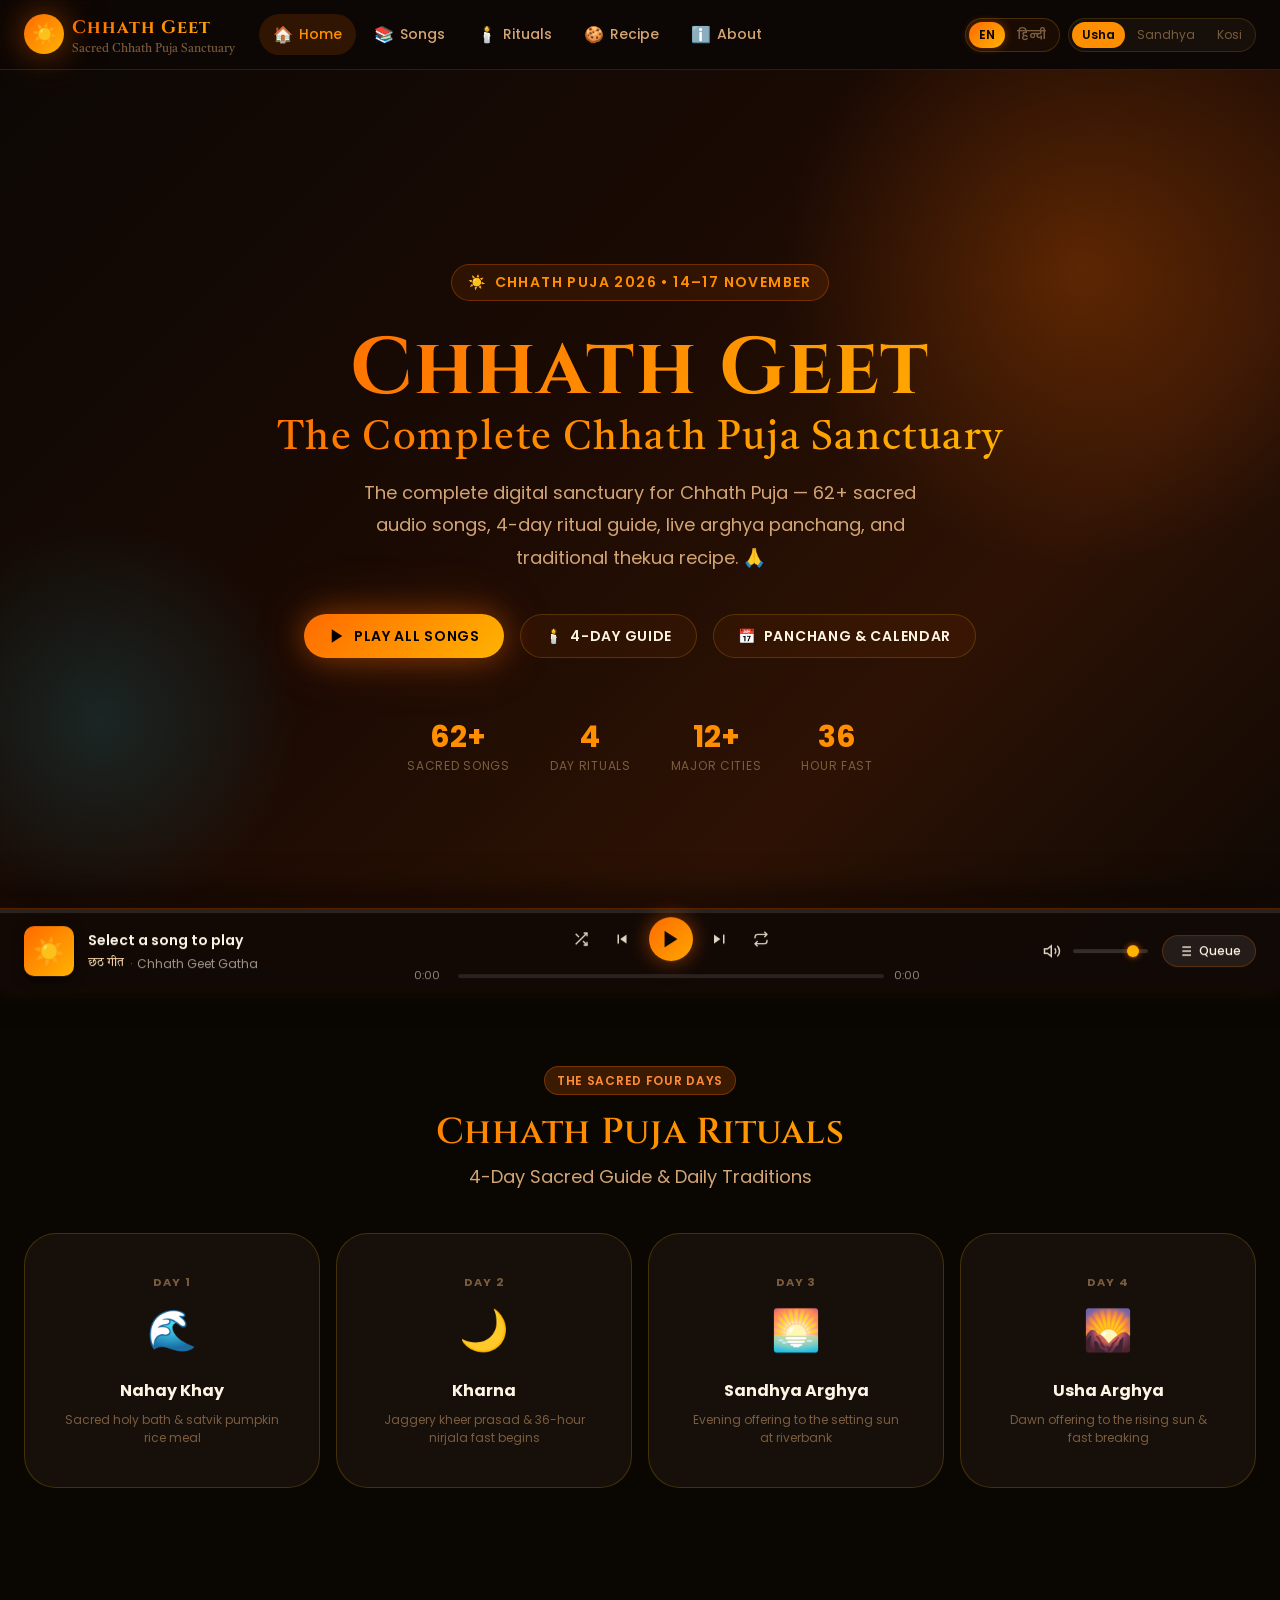
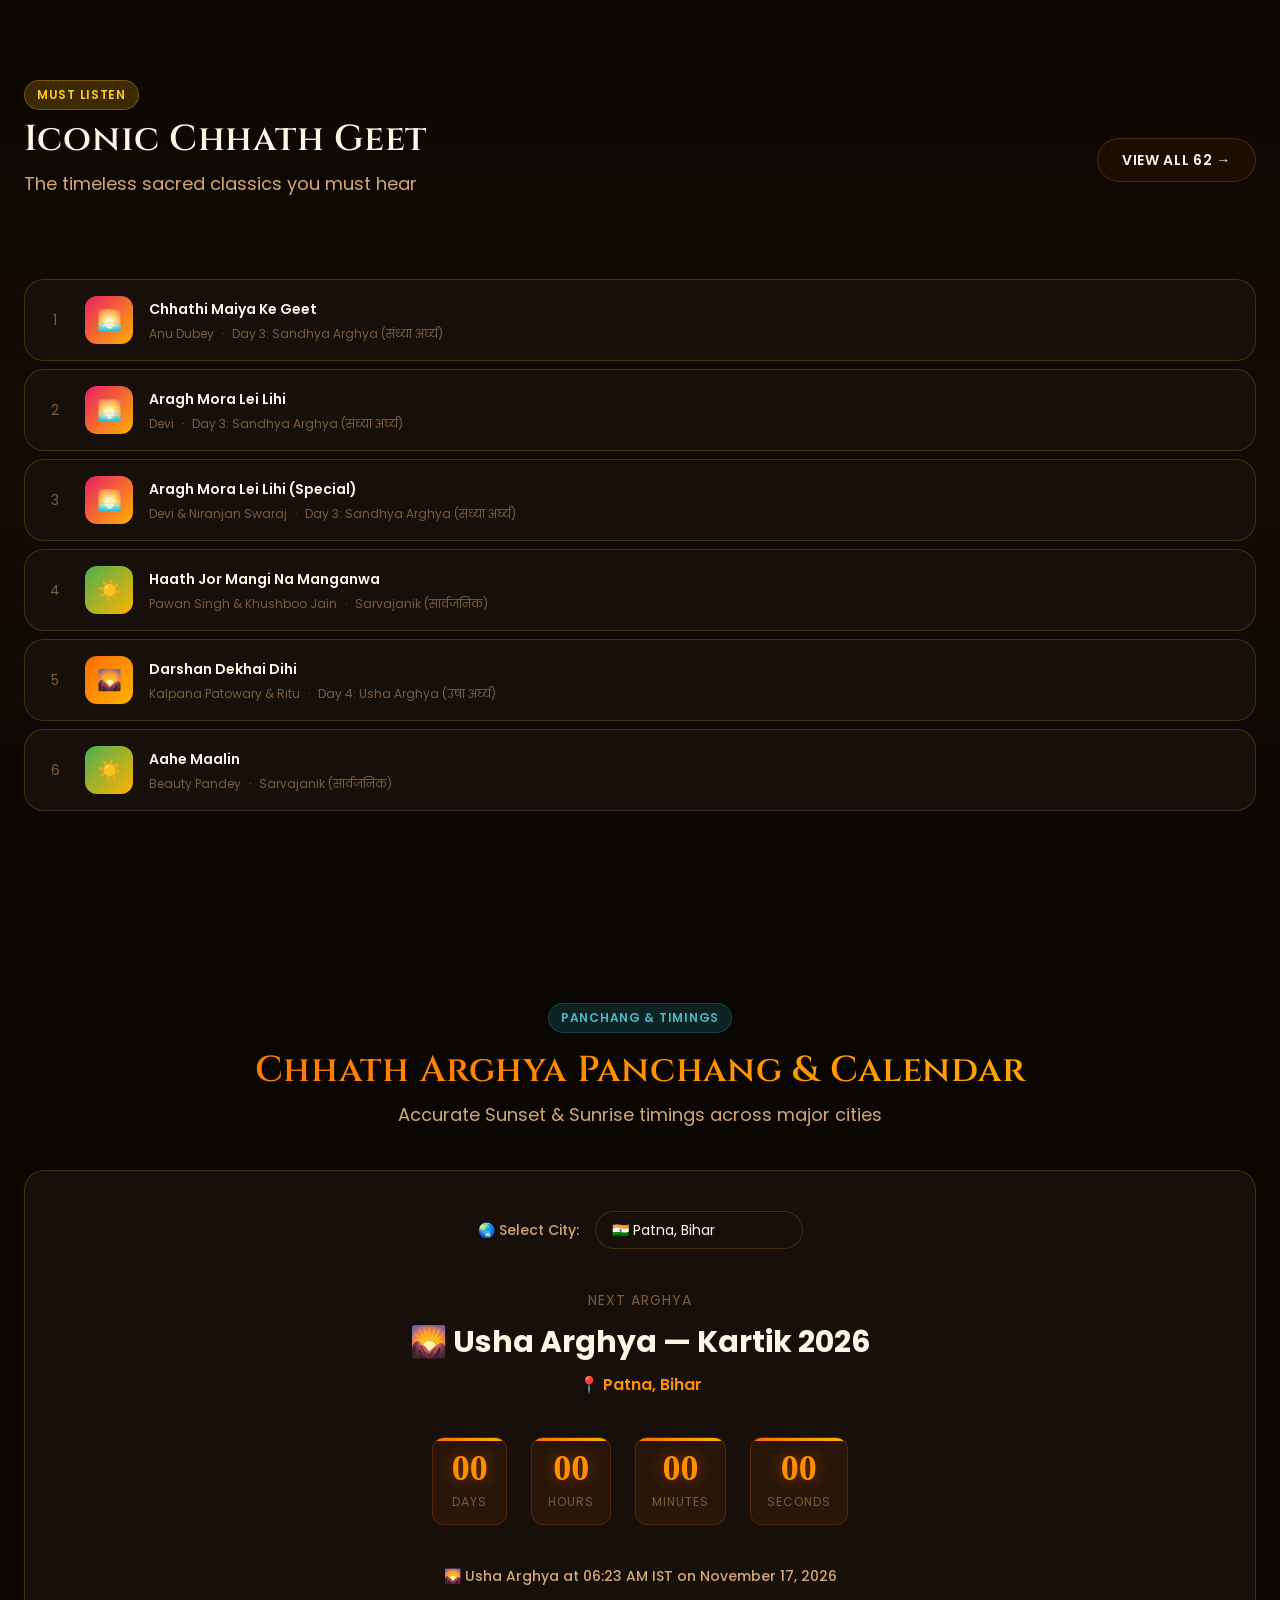
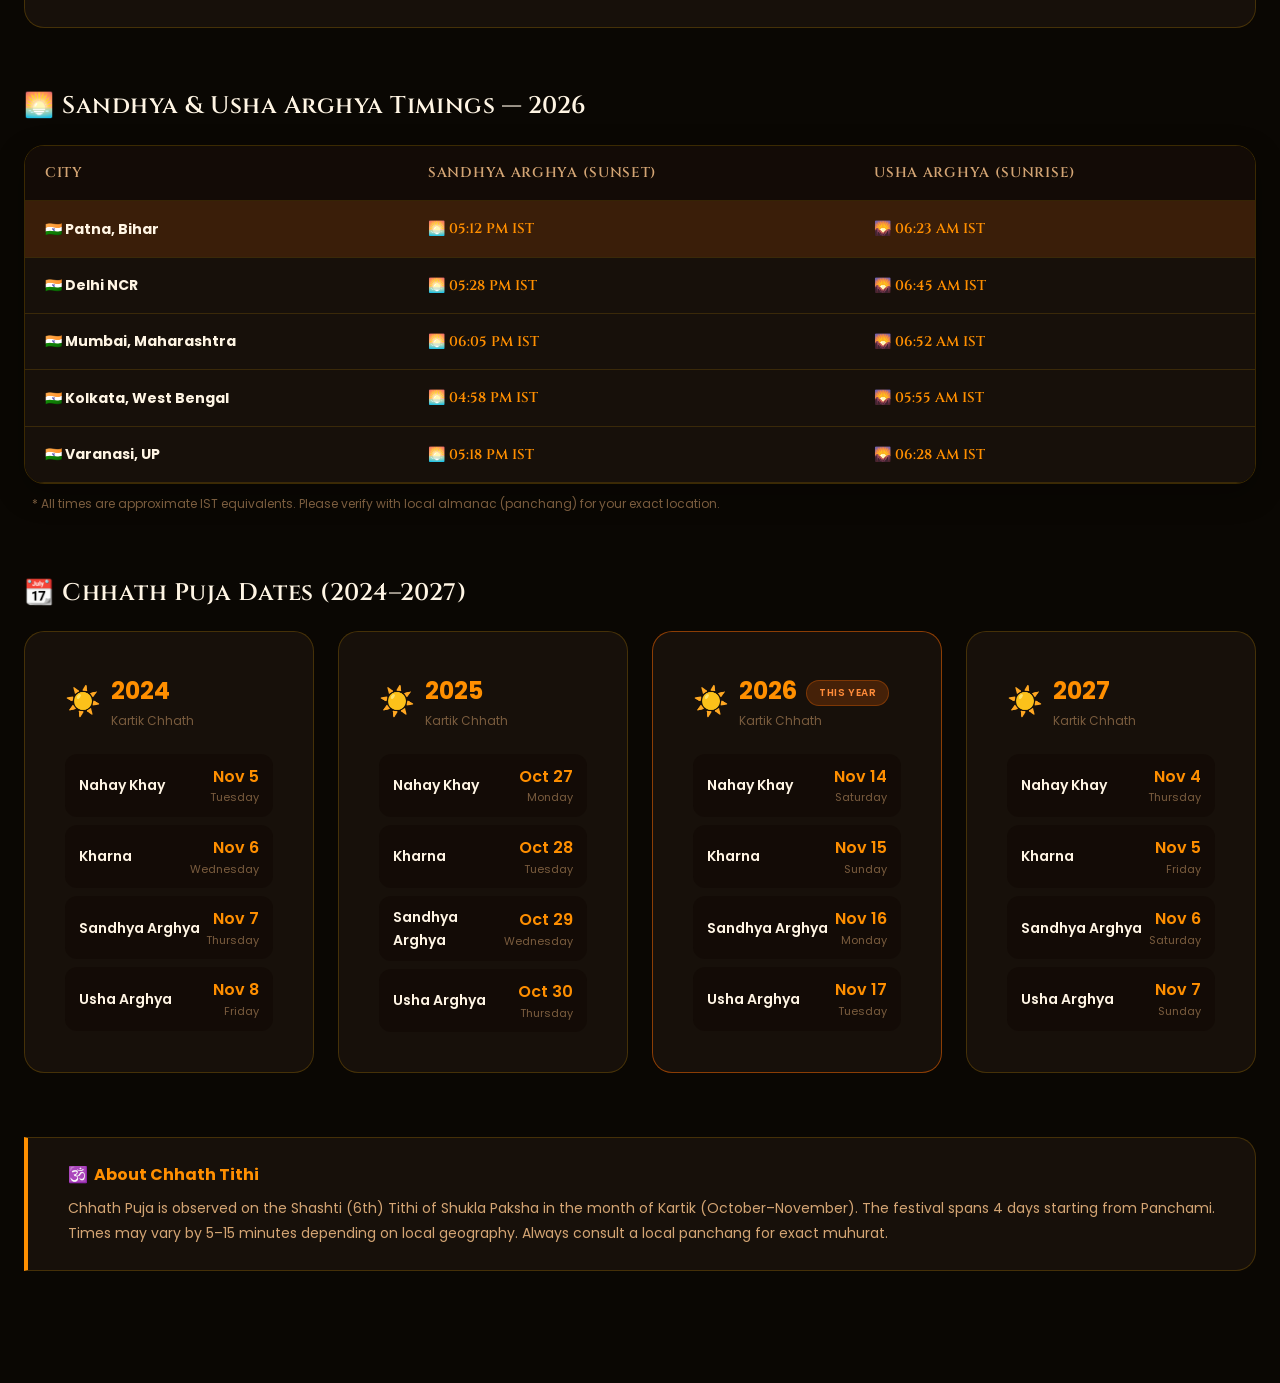
==== commit 54cba41f: "feat: complete pure language separation for English and Hindi across all pages" ====
--- a/home.html
+++ b/home.html
@@ -114,7 +114,7 @@
       <div class="nav-logo-icon">☀️</div>
       <div>
         <div class="nav-logo-text" data-i18n="nav.brand">Chhath Geet</div>
-        <span class="nav-logo-sub" data-i18n="nav.brand_sub">छठ गीत</span>
+        <span class="nav-logo-sub" data-i18n="nav.brand_sub">Sacred Chhath Puja Sanctuary</span>
       </div>
     </a>
     
@@ -193,7 +193,7 @@
 
         <h1 class="hero-title gradient-text animate-fade-up">
           <span data-i18n="home.title">Chhath Geet</span>
-          <span class="hero-title-hi" data-i18n="home.title_sub">छठ गीत</span>
+          <span class="hero-title-hi" style="display:block;font-size:0.5em;margin-top:4px" data-i18n="home.title_sub">The Complete Chhath Puja Sanctuary</span>
         </h1>
 
         <p class="hero-desc animate-fade-in" style="animation-delay:0.2s" data-i18n="home.desc">
@@ -240,36 +240,32 @@
       <div class="container">
         <div class="text-center" style="margin-bottom:var(--space-xl)">
           <div class="badge badge-saffron" style="margin-bottom:var(--space-md)" data-i18n="home.vidhi_badge">The Sacred Four Days</div>
-          <h2 class="section-title gradient-text" data-i18n="home.vidhi_title">Chhath Puja Vidhi</h2>
-          <p class="section-subtitle hindi-text" style="font-size:var(--text-xl)" data-i18n="home.vidhi_sub">छठ पूजा की चार दिवसीय विधि</p>
+          <h2 class="section-title gradient-text" data-i18n="home.vidhi_title">Chhath Puja Rituals</h2>
+          <p class="section-subtitle" data-i18n="home.vidhi_sub">4-Day Sacred Guide & Daily Traditions</p>
         </div>
         <div class="day-cards-grid">
           <a class="day-card" href="rituals.html?day=1" style="--card-color:#2196A6">
             <div class="day-card-num">Day 1</div>
             <span class="day-card-icon">🌊</span>
             <div class="day-card-name" data-i18n="day.day1_name">Nahay Khay</div>
-            <div class="day-card-hi hindi-text">नहाय खाय</div>
             <p style="font-size:var(--text-xs);color:var(--text-muted);margin-top:8px;line-height:1.5" data-i18n="day.day1_desc">Sacred bath & single meal</p>
           </a>
           <a class="day-card" href="rituals.html?day=2" style="--card-color:#FF8F00">
             <div class="day-card-num">Day 2</div>
             <span class="day-card-icon">🌙</span>
             <div class="day-card-name" data-i18n="day.day2_name">Kharna</div>
-            <div class="day-card-hi hindi-text">खरना</div>
             <p style="font-size:var(--text-xs);color:var(--text-muted);margin-top:8px;line-height:1.5" data-i18n="day.day2_desc">Jaggery kheer & nirjala fast begins</p>
           </a>
           <a class="day-card" href="rituals.html?day=3" style="--card-color:#E91E63">
             <div class="day-card-num">Day 3</div>
             <span class="day-card-icon">🌅</span>
             <div class="day-card-name" data-i18n="day.day3_name">Sandhya Arghya</div>
-            <div class="day-card-hi hindi-text">संध्या अर्घ्य</div>
             <p style="font-size:var(--text-xs);color:var(--text-muted);margin-top:8px;line-height:1.5" data-i18n="day.day3_desc">Evening offering to setting sun</p>
           </a>
           <a class="day-card" href="rituals.html?day=4" style="--card-color:#FF6B00">
             <div class="day-card-num">Day 4</div>
             <span class="day-card-icon">🌄</span>
             <div class="day-card-name" data-i18n="day.day4_name">Usha Arghya</div>
-            <div class="day-card-hi hindi-text">उषा अर्घ्य</div>
             <p style="font-size:var(--text-xs);color:var(--text-muted);margin-top:8px;line-height:1.5" data-i18n="day.day4_desc">Dawn offering & fast breaking</p>
           </a>
         </div>
@@ -301,7 +297,7 @@
         <div class="text-center" style="margin-bottom:var(--space-xl)">
           <div class="badge badge-blue" style="margin-bottom:var(--space-md)" data-i18n="panchang.badge">📅 Panchang & Timings</div>
           <h2 class="section-title gradient-text" data-i18n="panchang.title">Chhath Arghya Panchang & Calendar</h2>
-          <p class="section-subtitle hindi-text" style="font-size:var(--text-xl)" data-i18n="panchang.sub">छठ अर्घ्य पंचांग एवं तिथि</p>
+          <p class="section-subtitle" data-i18n="panchang.sub">Accurate Sunset & Sunrise timings across major cities</p>
         </div>
 
         <!-- City Selector + Countdown -->
@@ -311,11 +307,11 @@
               🌏 <span data-i18n="panchang.select_city">Select City:</span>
             </label>
             <select id="city-select" class="city-select">
-              <option value="patna">🇮🇳 Patna, Bihar (पटना, बिहार)</option>
-              <option value="delhi">🇮🇳 Delhi NCR (दिल्ली)</option>
-              <option value="mumbai">🇮🇳 Mumbai, Maharashtra (मुंबई)</option>
-              <option value="kolkata">🇮🇳 Kolkata, West Bengal (कोलकाता)</option>
-              <option value="varanasi">🇮🇳 Varanasi, UP (वाराणसी)</option>
+              <option value="patna">🇮🇳 Patna, Bihar</option>
+              <option value="delhi">🇮🇳 Delhi NCR</option>
+              <option value="mumbai">🇮🇳 Mumbai, Maharashtra</option>
+              <option value="kolkata">🇮🇳 Kolkata, West Bengal</option>
+              <option value="varanasi">🇮🇳 Varanasi, UP</option>
             </select>
           </div>
 
@@ -365,27 +361,42 @@
               </thead>
               <tbody>
                 <tr id="row-patna" style="background:rgba(255, 107, 0, 0.12)">
-                  <td><strong>🇮🇳 Patna, Bihar (पटना)</strong></td>
+                  <td>
+                    <strong class="lang-en">🇮🇳 Patna, Bihar</strong>
+                    <strong class="lang-hi">🇮🇳 पटना, बिहार</strong>
+                  </td>
                   <td><span class="time-val">🌅 05:12 PM IST</span></td>
                   <td><span class="time-val">🌄 06:23 AM IST</span></td>
                 </tr>
                 <tr id="row-delhi">
-                  <td><strong>🇮🇳 Delhi NCR (दिल्ली)</strong></td>
+                  <td>
+                    <strong class="lang-en">🇮🇳 Delhi NCR</strong>
+                    <strong class="lang-hi">🇮🇳 दिल्ली NCR</strong>
+                  </td>
                   <td><span class="time-val">🌅 05:28 PM IST</span></td>
                   <td><span class="time-val">🌄 06:45 AM IST</span></td>
                 </tr>
                 <tr id="row-mumbai">
-                  <td><strong>🇮🇳 Mumbai, Maharashtra (मुंबई)</strong></td>
+                  <td>
+                    <strong class="lang-en">🇮🇳 Mumbai, Maharashtra</strong>
+                    <strong class="lang-hi">🇮🇳 मुंबई, महाराष्ट्र</strong>
+                  </td>
                   <td><span class="time-val">🌅 06:05 PM IST</span></td>
                   <td><span class="time-val">🌄 06:52 AM IST</span></td>
                 </tr>
                 <tr id="row-kolkata">
-                  <td><strong>🇮🇳 Kolkata, West Bengal (कोलकाता)</strong></td>
+                  <td>
+                    <strong class="lang-en">🇮🇳 Kolkata, West Bengal</strong>
+                    <strong class="lang-hi">🇮🇳 कोलकाता, पश्चिम बंगाल</strong>
+                  </td>
                   <td><span class="time-val">🌅 04:58 PM IST</span></td>
                   <td><span class="time-val">🌄 05:55 AM IST</span></td>
                 </tr>
                 <tr id="row-varanasi">
-                  <td><strong>🇮🇳 Varanasi, UP (वाराणसी)</strong></td>
+                  <td>
+                    <strong class="lang-en">🇮🇳 Varanasi, UP</strong>
+                    <strong class="lang-hi">🇮🇳 वाराणसी, उत्तर प्रदेश</strong>
+                  </td>
                   <td><span class="time-val">🌅 05:18 PM IST</span></td>
                   <td><span class="time-val">🌄 06:28 AM IST</span></td>
                 </tr>
@@ -410,48 +421,36 @@
                 <span style="font-size:1.8rem">☀️</span>
                 <div>
                   <div style="font-size:var(--text-2xl);font-weight:700;color:var(--saffron)">2024</div>
-                  <div style="font-size:var(--text-xs);color:var(--text-muted)">Kartik Chhath (कार्तिक छठ)</div>
+                  <div style="font-size:var(--text-xs);color:var(--text-muted)" data-i18n="cal.kartik_chhath">Kartik Chhath</div>
                 </div>
               </div>
               <div style="display:flex;flex-direction:column;gap:var(--space-sm)">
                 <div style="display:flex;justify-content:space-between;align-items:center;padding:10px 14px;background:var(--bg-secondary);border-radius:var(--radius-md)">
-                  <div>
-                    <div style="font-size:var(--text-sm);font-weight:600">🌊 Nahay Khay</div>
-                    <div class="hindi-text" style="font-size:var(--text-xs);color:var(--text-muted)">नहाय खाय</div>
-                  </div>
+                  <div style="font-size:var(--text-sm);font-weight:600" data-i18n="day.day1_name">Nahay Khay</div>
                   <div style="text-align:right">
                     <div style="font-weight:600;color:var(--saffron)">Nov 5</div>
-                    <div style="font-size:11px;color:var(--text-muted)">Tuesday (मंगलवार)</div>
-                  </div>
-                </div>
-                <div style="display:flex;justify-content:space-between;align-items:center;padding:10px 14px;background:var(--bg-secondary);border-radius:var(--radius-md)">
-                  <div>
-                    <div style="font-size:var(--text-sm);font-weight:600">🌙 Kharna</div>
-                    <div class="hindi-text" style="font-size:var(--text-xs);color:var(--text-muted)">खरना</div>
-                  </div>
+                    <div style="font-size:11px;color:var(--text-muted)" data-i18n="day.tuesday">Tuesday</div>
+                  </div>
+                </div>
+                <div style="display:flex;justify-content:space-between;align-items:center;padding:10px 14px;background:var(--bg-secondary);border-radius:var(--radius-md)">
+                  <div style="font-size:var(--text-sm);font-weight:600" data-i18n="day.day2_name">Kharna</div>
                   <div style="text-align:right">
                     <div style="font-weight:600;color:var(--saffron)">Nov 6</div>
-                    <div style="font-size:11px;color:var(--text-muted)">Wednesday (बुधवार)</div>
-                  </div>
-                </div>
-                <div style="display:flex;justify-content:space-between;align-items:center;padding:10px 14px;background:var(--bg-secondary);border-radius:var(--radius-md)">
-                  <div>
-                    <div style="font-size:var(--text-sm);font-weight:600">🌅 Sandhya Arghya</div>
-                    <div class="hindi-text" style="font-size:var(--text-xs);color:var(--text-muted)">संध्या अर्घ्य</div>
-                  </div>
+                    <div style="font-size:11px;color:var(--text-muted)" data-i18n="day.wednesday">Wednesday</div>
+                  </div>
+                </div>
+                <div style="display:flex;justify-content:space-between;align-items:center;padding:10px 14px;background:var(--bg-secondary);border-radius:var(--radius-md)">
+                  <div style="font-size:var(--text-sm);font-weight:600" data-i18n="day.day3_name">Sandhya Arghya</div>
                   <div style="text-align:right">
                     <div style="font-weight:600;color:var(--saffron)">Nov 7</div>
-                    <div style="font-size:11px;color:var(--text-muted)">Thursday (गुरुवार)</div>
-                  </div>
-                </div>
-                <div style="display:flex;justify-content:space-between;align-items:center;padding:10px 14px;background:var(--bg-secondary);border-radius:var(--radius-md)">
-                  <div>
-                    <div style="font-size:var(--text-sm);font-weight:600">🌄 Usha Arghya</div>
-                    <div class="hindi-text" style="font-size:var(--text-xs);color:var(--text-muted)">उषा अर्घ्य</div>
-                  </div>
+                    <div style="font-size:11px;color:var(--text-muted)" data-i18n="day.thursday">Thursday</div>
+                  </div>
+                </div>
+                <div style="display:flex;justify-content:space-between;align-items:center;padding:10px 14px;background:var(--bg-secondary);border-radius:var(--radius-md)">
+                  <div style="font-size:var(--text-sm);font-weight:600" data-i18n="day.day4_name">Usha Arghya</div>
                   <div style="text-align:right">
                     <div style="font-weight:600;color:var(--saffron)">Nov 8</div>
-                    <div style="font-size:11px;color:var(--text-muted)">Friday (शुक्रवार)</div>
+                    <div style="font-size:11px;color:var(--text-muted)" data-i18n="day.friday">Friday</div>
                   </div>
                 </div>
               </div>
@@ -463,48 +462,36 @@
                 <span style="font-size:1.8rem">☀️</span>
                 <div>
                   <div style="font-size:var(--text-2xl);font-weight:700;color:var(--saffron)">2025</div>
-                  <div style="font-size:var(--text-xs);color:var(--text-muted)">Kartik Chhath (कार्तिक छठ)</div>
+                  <div style="font-size:var(--text-xs);color:var(--text-muted)" data-i18n="cal.kartik_chhath">Kartik Chhath</div>
                 </div>
               </div>
               <div style="display:flex;flex-direction:column;gap:var(--space-sm)">
                 <div style="display:flex;justify-content:space-between;align-items:center;padding:10px 14px;background:var(--bg-secondary);border-radius:var(--radius-md)">
-                  <div>
-                    <div style="font-size:var(--text-sm);font-weight:600">🌊 Nahay Khay</div>
-                    <div class="hindi-text" style="font-size:var(--text-xs);color:var(--text-muted)">नहाय खाय</div>
-                  </div>
+                  <div style="font-size:var(--text-sm);font-weight:600" data-i18n="day.day1_name">Nahay Khay</div>
                   <div style="text-align:right">
                     <div style="font-weight:600;color:var(--saffron)">Oct 27</div>
-                    <div style="font-size:11px;color:var(--text-muted)">Monday (सोमवार)</div>
-                  </div>
-                </div>
-                <div style="display:flex;justify-content:space-between;align-items:center;padding:10px 14px;background:var(--bg-secondary);border-radius:var(--radius-md)">
-                  <div>
-                    <div style="font-size:var(--text-sm);font-weight:600">🌙 Kharna</div>
-                    <div class="hindi-text" style="font-size:var(--text-xs);color:var(--text-muted)">खरना</div>
-                  </div>
+                    <div style="font-size:11px;color:var(--text-muted)" data-i18n="day.monday">Monday</div>
+                  </div>
+                </div>
+                <div style="display:flex;justify-content:space-between;align-items:center;padding:10px 14px;background:var(--bg-secondary);border-radius:var(--radius-md)">
+                  <div style="font-size:var(--text-sm);font-weight:600" data-i18n="day.day2_name">Kharna</div>
                   <div style="text-align:right">
                     <div style="font-weight:600;color:var(--saffron)">Oct 28</div>
-                    <div style="font-size:11px;color:var(--text-muted)">Tuesday (मंगलवार)</div>
-                  </div>
-                </div>
-                <div style="display:flex;justify-content:space-between;align-items:center;padding:10px 14px;background:var(--bg-secondary);border-radius:var(--radius-md)">
-                  <div>
-                    <div style="font-size:var(--text-sm);font-weight:600">🌅 Sandhya Arghya</div>
-                    <div class="hindi-text" style="font-size:var(--text-xs);color:var(--text-muted)">संध्या अर्घ्य</div>
-                  </div>
+                    <div style="font-size:11px;color:var(--text-muted)" data-i18n="day.tuesday">Tuesday</div>
+                  </div>
+                </div>
+                <div style="display:flex;justify-content:space-between;align-items:center;padding:10px 14px;background:var(--bg-secondary);border-radius:var(--radius-md)">
+                  <div style="font-size:var(--text-sm);font-weight:600" data-i18n="day.day3_name">Sandhya Arghya</div>
                   <div style="text-align:right">
                     <div style="font-weight:600;color:var(--saffron)">Oct 29</div>
-                    <div style="font-size:11px;color:var(--text-muted)">Wednesday (बुधवार)</div>
-                  </div>
-                </div>
-                <div style="display:flex;justify-content:space-between;align-items:center;padding:10px 14px;background:var(--bg-secondary);border-radius:var(--radius-md)">
-                  <div>
-                    <div style="font-size:var(--text-sm);font-weight:600">🌄 Usha Arghya</div>
-                    <div class="hindi-text" style="font-size:var(--text-xs);color:var(--text-muted)">उषा अर्घ्य</div>
-                  </div>
+                    <div style="font-size:11px;color:var(--text-muted)" data-i18n="day.wednesday">Wednesday</div>
+                  </div>
+                </div>
+                <div style="display:flex;justify-content:space-between;align-items:center;padding:10px 14px;background:var(--bg-secondary);border-radius:var(--radius-md)">
+                  <div style="font-size:var(--text-sm);font-weight:600" data-i18n="day.day4_name">Usha Arghya</div>
                   <div style="text-align:right">
                     <div style="font-weight:600;color:var(--saffron)">Oct 30</div>
-                    <div style="font-size:11px;color:var(--text-muted)">Thursday (गुरुवार)</div>
+                    <div style="font-size:11px;color:var(--text-muted)" data-i18n="day.thursday">Thursday</div>
                   </div>
                 </div>
               </div>
@@ -515,49 +502,39 @@
               <div style="display:flex;align-items:center;gap:10px;margin-bottom:var(--space-lg)">
                 <span style="font-size:1.8rem">☀️</span>
                 <div>
-                  <div style="font-size:var(--text-2xl);font-weight:700;color:var(--saffron)">2026 <span class="badge badge-saffron" style="font-size:10px;vertical-align:middle;margin-left:4px">This Year</span></div>
-                  <div style="font-size:var(--text-xs);color:var(--text-muted)">Kartik Chhath (कार्तिक छठ)</div>
+                  <div style="font-size:var(--text-2xl);font-weight:700;color:var(--saffron)">
+                    2026 <span class="badge badge-saffron" style="font-size:10px;vertical-align:middle;margin-left:4px" data-i18n="cal.this_year">This Year</span>
+                  </div>
+                  <div style="font-size:var(--text-xs);color:var(--text-muted)" data-i18n="cal.kartik_chhath">Kartik Chhath</div>
                 </div>
               </div>
               <div style="display:flex;flex-direction:column;gap:var(--space-sm)">
                 <div style="display:flex;justify-content:space-between;align-items:center;padding:10px 14px;background:var(--bg-secondary);border-radius:var(--radius-md)">
-                  <div>
-                    <div style="font-size:var(--text-sm);font-weight:600">🌊 Nahay Khay</div>
-                    <div class="hindi-text" style="font-size:var(--text-xs);color:var(--text-muted)">नहाय खाय</div>
-                  </div>
+                  <div style="font-size:var(--text-sm);font-weight:600" data-i18n="day.day1_name">Nahay Khay</div>
                   <div style="text-align:right">
                     <div style="font-weight:600;color:var(--saffron)">Nov 14</div>
-                    <div style="font-size:11px;color:var(--text-muted)">Saturday (शनिवार)</div>
-                  </div>
-                </div>
-                <div style="display:flex;justify-content:space-between;align-items:center;padding:10px 14px;background:var(--bg-secondary);border-radius:var(--radius-md)">
-                  <div>
-                    <div style="font-size:var(--text-sm);font-weight:600">🌙 Kharna</div>
-                    <div class="hindi-text" style="font-size:var(--text-xs);color:var(--text-muted)">खरना</div>
-                  </div>
+                    <div style="font-size:11px;color:var(--text-muted)" data-i18n="day.saturday">Saturday</div>
+                  </div>
+                </div>
+                <div style="display:flex;justify-content:space-between;align-items:center;padding:10px 14px;background:var(--bg-secondary);border-radius:var(--radius-md)">
+                  <div style="font-size:var(--text-sm);font-weight:600" data-i18n="day.day2_name">Kharna</div>
                   <div style="text-align:right">
                     <div style="font-weight:600;color:var(--saffron)">Nov 15</div>
-                    <div style="font-size:11px;color:var(--text-muted)">Sunday (रविवार)</div>
-                  </div>
-                </div>
-                <div style="display:flex;justify-content:space-between;align-items:center;padding:10px 14px;background:var(--bg-secondary);border-radius:var(--radius-md)">
-                  <div>
-                    <div style="font-size:var(--text-sm);font-weight:600">🌅 Sandhya Arghya</div>
-                    <div class="hindi-text" style="font-size:var(--text-xs);color:var(--text-muted)">संध्या अर्घ्य</div>
-                  </div>
+                    <div style="font-size:11px;color:var(--text-muted)" data-i18n="day.sunday">Sunday</div>
+                  </div>
+                </div>
+                <div style="display:flex;justify-content:space-between;align-items:center;padding:10px 14px;background:var(--bg-secondary);border-radius:var(--radius-md)">
+                  <div style="font-size:var(--text-sm);font-weight:600" data-i18n="day.day3_name">Sandhya Arghya</div>
                   <div style="text-align:right">
                     <div style="font-weight:600;color:var(--saffron)">Nov 16</div>
-                    <div style="font-size:11px;color:var(--text-muted)">Monday (सोमवार)</div>
-                  </div>
-                </div>
-                <div style="display:flex;justify-content:space-between;align-items:center;padding:10px 14px;background:var(--bg-secondary);border-radius:var(--radius-md)">
-                  <div>
-                    <div style="font-size:var(--text-sm);font-weight:600">🌄 Usha Arghya</div>
-                    <div class="hindi-text" style="font-size:var(--text-xs);color:var(--text-muted)">उषा अर्घ्य</div>
-                  </div>
+                    <div style="font-size:11px;color:var(--text-muted)" data-i18n="day.monday">Monday</div>
+                  </div>
+                </div>
+                <div style="display:flex;justify-content:space-between;align-items:center;padding:10px 14px;background:var(--bg-secondary);border-radius:var(--radius-md)">
+                  <div style="font-size:var(--text-sm);font-weight:600" data-i18n="day.day4_name">Usha Arghya</div>
                   <div style="text-align:right">
                     <div style="font-weight:600;color:var(--saffron)">Nov 17</div>
-                    <div style="font-size:11px;color:var(--text-muted)">Tuesday (मंगलवार)</div>
+                    <div style="font-size:11px;color:var(--text-muted)" data-i18n="day.tuesday">Tuesday</div>
                   </div>
                 </div>
               </div>
@@ -569,48 +546,36 @@
                 <span style="font-size:1.8rem">☀️</span>
                 <div>
                   <div style="font-size:var(--text-2xl);font-weight:700;color:var(--saffron)">2027</div>
-                  <div style="font-size:var(--text-xs);color:var(--text-muted)">Kartik Chhath (कार्तिक छठ)</div>
+                  <div style="font-size:var(--text-xs);color:var(--text-muted)" data-i18n="cal.kartik_chhath">Kartik Chhath</div>
                 </div>
               </div>
               <div style="display:flex;flex-direction:column;gap:var(--space-sm)">
                 <div style="display:flex;justify-content:space-between;align-items:center;padding:10px 14px;background:var(--bg-secondary);border-radius:var(--radius-md)">
-                  <div>
-                    <div style="font-size:var(--text-sm);font-weight:600">🌊 Nahay Khay</div>
-                    <div class="hindi-text" style="font-size:var(--text-xs);color:var(--text-muted)">नहाय खाय</div>
-                  </div>
+                  <div style="font-size:var(--text-sm);font-weight:600" data-i18n="day.day1_name">Nahay Khay</div>
                   <div style="text-align:right">
                     <div style="font-weight:600;color:var(--saffron)">Nov 4</div>
-                    <div style="font-size:11px;color:var(--text-muted)">Thursday (गुरुवार)</div>
-                  </div>
-                </div>
-                <div style="display:flex;justify-content:space-between;align-items:center;padding:10px 14px;background:var(--bg-secondary);border-radius:var(--radius-md)">
-                  <div>
-                    <div style="font-size:var(--text-sm);font-weight:600">🌙 Kharna</div>
-                    <div class="hindi-text" style="font-size:var(--text-xs);color:var(--text-muted)">खरना</div>
-                  </div>
+                    <div style="font-size:11px;color:var(--text-muted)" data-i18n="day.thursday">Thursday</div>
+                  </div>
+                </div>
+                <div style="display:flex;justify-content:space-between;align-items:center;padding:10px 14px;background:var(--bg-secondary);border-radius:var(--radius-md)">
+                  <div style="font-size:var(--text-sm);font-weight:600" data-i18n="day.day2_name">Kharna</div>
                   <div style="text-align:right">
                     <div style="font-weight:600;color:var(--saffron)">Nov 5</div>
-                    <div style="font-size:11px;color:var(--text-muted)">Friday (शुक्रवार)</div>
-                  </div>
-                </div>
-                <div style="display:flex;justify-content:space-between;align-items:center;padding:10px 14px;background:var(--bg-secondary);border-radius:var(--radius-md)">
-                  <div>
-                    <div style="font-size:var(--text-sm);font-weight:600">🌅 Sandhya Arghya</div>
-                    <div class="hindi-text" style="font-size:var(--text-xs);color:var(--text-muted)">संध्या अर्घ्य</div>
-                  </div>
+                    <div style="font-size:11px;color:var(--text-muted)" data-i18n="day.friday">Friday</div>
+                  </div>
+                </div>
+                <div style="display:flex;justify-content:space-between;align-items:center;padding:10px 14px;background:var(--bg-secondary);border-radius:var(--radius-md)">
+                  <div style="font-size:var(--text-sm);font-weight:600" data-i18n="day.day3_name">Sandhya Arghya</div>
                   <div style="text-align:right">
                     <div style="font-weight:600;color:var(--saffron)">Nov 6</div>
-                    <div style="font-size:11px;color:var(--text-muted)">Saturday (शनिवार)</div>
-                  </div>
-                </div>
-                <div style="display:flex;justify-content:space-between;align-items:center;padding:10px 14px;background:var(--bg-secondary);border-radius:var(--radius-md)">
-                  <div>
-                    <div style="font-size:var(--text-sm);font-weight:600">🌄 Usha Arghya</div>
-                    <div class="hindi-text" style="font-size:var(--text-xs);color:var(--text-muted)">उषा अर्घ्य</div>
-                  </div>
+                    <div style="font-size:11px;color:var(--text-muted)" data-i18n="day.saturday">Saturday</div>
+                  </div>
+                </div>
+                <div style="display:flex;justify-content:space-between;align-items:center;padding:10px 14px;background:var(--bg-secondary);border-radius:var(--radius-md)">
+                  <div style="font-size:var(--text-sm);font-weight:600" data-i18n="day.day4_name">Usha Arghya</div>
                   <div style="text-align:right">
                     <div style="font-weight:600;color:var(--saffron)">Nov 7</div>
-                    <div style="font-size:11px;color:var(--text-muted)">Sunday (रविवार)</div>
+                    <div style="font-size:11px;color:var(--text-muted)" data-i18n="day.sunday">Sunday</div>
                   </div>
                 </div>
               </div>
@@ -624,8 +589,7 @@
             <span>🕉️</span> <span data-i18n="panchang.tithi_title">About Chhath Tithi</span>
           </div>
           <p style="font-size:var(--text-sm);color:var(--text-secondary);line-height:1.8" data-i18n="panchang.tithi_desc">
-            Chhath Puja is observed on the <strong style="color:var(--text-primary)">Shashti (6th) Tithi</strong> of Shukla Paksha
-            in the month of Kartik (October–November). The festival spans 4 days starting from Panchami.
+            Chhath Puja is observed on the Shashti (6th) Tithi of Shukla Paksha in the month of Kartik (October–November). The festival spans 4 days starting from Panchami.
             Times may vary by 5–15 minutes depending on local geography. Always consult a local panchang for exact muhurat.
           </p>
         </div>
@@ -667,57 +631,59 @@
     }
 
     // ═══════════════════════════════════════════════
-    // RENDER FEATURED SONGS
+    // RENDER FEATURED SONGS (PURE LANG)
     // ═══════════════════════════════════════════════
-    const featured = getFeaturedSongs();
-    const songsGrid = document.querySelector('.songs-grid');
-    
-    if (songsGrid && featured.length > 0) {
-      songsGrid.innerHTML = featured.map((s, i) => `
-        <div class="song-card" data-song-id="${s.id}" style="cursor:pointer">
-          <div class="song-num">${i + 1}</div>
-          <div class="song-thumb" style="background:linear-gradient(135deg,${DAY_COLORS[s.day] || '#FF6B00'},#FFB300)">
-            <span>${DAY_ICONS[s.day] || '🎵'}</span>
-            <div class="play-overlay">
-              <svg width="16" height="16" viewBox="0 0 24 24" fill="white"><polygon points="5 3 19 12 5 21 5 3"/></svg>
-            </div>
-          </div>
-          <div class="song-info">
-            <div class="song-title">${s.title}</div>
-            <div class="song-title-hi hindi-text">${s.titleHi}</div>
-            <div class="song-meta">
-              <span>${s.artist}</span>
-              <span>·</span>
-              <span>${DAY_NAMES[s.day] || s.day}</span>
-            </div>
-          </div>
-          <div class="song-actions">
-            <button class="btn-icon" title="Play" onclick="event.stopPropagation(); playSongFromDB(SONGS_DB.find(x=>x.id===${s.id}), SONGS_DB)">
-              <svg width="13" height="13" viewBox="0 0 24 24" fill="currentColor"><polygon points="5 3 19 12 5 21 5 3"/></svg>
-            </button>
-          </div>
-        </div>
-      `).join('');
-
-      // Card click plays the song
-      songsGrid.querySelectorAll('.song-card').forEach(card => {
-        card.addEventListener('click', () => {
-          const id = parseInt(card.dataset.songId);
-          const song = SONGS_DB.find(s => s.id === id);
-          if (song) playSongFromDB(song, SONGS_DB);
+    function renderFeaturedSongs() {
+      const featured = getFeaturedSongs();
+      const songsGrid = document.querySelector('.songs-grid');
+      const isHindi = document.documentElement.getAttribute('data-lang') === 'hi';
+      
+      if (songsGrid && featured.length > 0) {
+        songsGrid.innerHTML = featured.map((s, i) => `
+          <div class="song-card" data-song-id="${s.id}" style="cursor:pointer">
+            <div class="song-num">${i + 1}</div>
+            <div class="song-thumb" style="background:linear-gradient(135deg,${DAY_COLORS[s.day] || '#FF6B00'},#FFB300)">
+              <span>${DAY_ICONS[s.day] || '🎵'}</span>
+              <div class="play-overlay">
+                <svg width="16" height="16" viewBox="0 0 24 24" fill="white"><polygon points="5 3 19 12 5 21 5 3"/></svg>
+              </div>
+            </div>
+            <div class="song-info">
+              <div class="song-title">${isHindi && s.titleHi ? s.titleHi : s.title}</div>
+              <div class="song-meta">
+                <span>${s.artist}</span>
+                <span>·</span>
+                <span>${DAY_NAMES[s.day] || s.day}</span>
+              </div>
+            </div>
+            <div class="song-actions">
+              <button class="btn-icon" title="Play" onclick="event.stopPropagation(); playSongFromDB(SONGS_DB.find(x=>x.id===${s.id}), SONGS_DB)">
+                <svg width="13" height="13" viewBox="0 0 24 24" fill="currentColor"><polygon points="5 3 19 12 5 21 5 3"/></svg>
+              </button>
+            </div>
+          </div>
+        `).join('');
+
+        // Card click plays the song
+        songsGrid.querySelectorAll('.song-card').forEach(card => {
+          card.addEventListener('click', () => {
+            const id = parseInt(card.dataset.songId);
+            const song = SONGS_DB.find(s => s.id === id);
+            if (song) playSongFromDB(song, SONGS_DB);
+          });
         });
-      });
+      }
     }
 
     // ═══════════════════════════════════════════════
     // COUNTDOWN & CITY SELECTOR
     // ═══════════════════════════════════════════════
     const cityData = {
-      patna: { name: "Patna, Bihar", ushaTime: "06:23 AM IST", target: '2026-11-17T06:23:00+05:30' },
-      delhi: { name: "Delhi NCR", ushaTime: "06:45 AM IST", target: '2026-11-17T06:45:00+05:30' },
-      mumbai: { name: "Mumbai, Maharashtra", ushaTime: "06:52 AM IST", target: '2026-11-17T06:52:00+05:30' },
-      kolkata: { name: "Kolkata, West Bengal", ushaTime: "05:55 AM IST", target: '2026-11-17T05:55:00+05:30' },
-      varanasi: { name: "Varanasi, UP", ushaTime: "06:28 AM IST", target: '2026-11-17T06:28:00+05:30' }
+      patna: { nameEn: "Patna, Bihar", nameHi: "पटना, बिहार", ushaTime: "06:23 AM IST", target: '2026-11-17T06:23:00+05:30' },
+      delhi: { nameEn: "Delhi NCR", nameHi: "दिल्ली NCR", ushaTime: "06:45 AM IST", target: '2026-11-17T06:45:00+05:30' },
+      mumbai: { nameEn: "Mumbai, Maharashtra", nameHi: "मुंबई, महाराष्ट्र", ushaTime: "06:52 AM IST", target: '2026-11-17T06:52:00+05:30' },
+      kolkata: { nameEn: "Kolkata, West Bengal", nameHi: "कोलकाता, पश्चिम बंगाल", ushaTime: "05:55 AM IST", target: '2026-11-17T05:55:00+05:30' },
+      varanasi: { nameEn: "Varanasi, UP", nameHi: "वाराणसी, उत्तर प्रदेश", ushaTime: "06:28 AM IST", target: '2026-11-17T06:28:00+05:30' }
     };
 
     let currentCityKey = 'patna';
@@ -726,19 +692,28 @@
     const cityLabel = document.getElementById('city-label');
     const nextArghyaTime = document.getElementById('next-arghya-time');
 
+    function updateCityDisplay() {
+      const c = cityData[currentCityKey];
+      const isHindi = document.documentElement.getAttribute('data-lang') === 'hi';
+      if (c) {
+        if (cityLabel) cityLabel.textContent = `📍 ${isHindi ? c.nameHi : c.nameEn}`;
+        if (nextArghyaTime) {
+          nextArghyaTime.textContent = isHindi 
+            ? `🌄 उषा अर्घ्य 17 नवम्बर 2026 को प्रातः ${c.ushaTime}` 
+            : `🌄 Usha Arghya at ${c.ushaTime} on November 17, 2026`;
+        }
+        
+        // Highlight table row
+        document.querySelectorAll('.panchang-table tbody tr').forEach(r => r.style.background = '');
+        const activeRow = document.getElementById(`row-${currentCityKey}`);
+        if (activeRow) activeRow.style.background = 'rgba(255, 107, 0, 0.15)';
+      }
+    }
+
     if (citySelect) {
       citySelect.addEventListener('change', (e) => {
         currentCityKey = e.target.value;
-        const c = cityData[currentCityKey];
-        if (c) {
-          if (cityLabel) cityLabel.textContent = `📍 ${c.name}`;
-          if (nextArghyaTime) nextArghyaTime.textContent = `🌄 Usha Arghya at ${c.ushaTime} on November 17, 2026`;
-          
-          // Highlight table row
-          document.querySelectorAll('.panchang-table tbody tr').forEach(r => r.style.background = '');
-          const activeRow = document.getElementById(`row-${currentCityKey}`);
-          if (activeRow) activeRow.style.background = 'rgba(255, 107, 0, 0.15)';
-        }
+        updateCityDisplay();
       });
     }
 
@@ -774,6 +749,13 @@
       cdSeconds.textContent = String(seconds).padStart(2, '0');
     }
     
+    window.addEventListener('chhathLangChange', () => {
+      renderFeaturedSongs();
+      updateCityDisplay();
+    });
+
+    renderFeaturedSongs();
+    updateCityDisplay();
     updateCountdown();
     setInterval(updateCountdown, 1000);
   </script>
--- a/css/index.css
+++ b/css/index.css
@@ -144,6 +144,15 @@
   margin: 0;
   padding: 0;
 }
+
+/* ── Language Visibility Controls ────────────────────────────── */
+html[data-lang="en"] .lang-hi {
+  display: none !important;
+}
+html[data-lang="hi"] .lang-en {
+  display: none !important;
+}
+
 
 html {
   font-size: 16px;
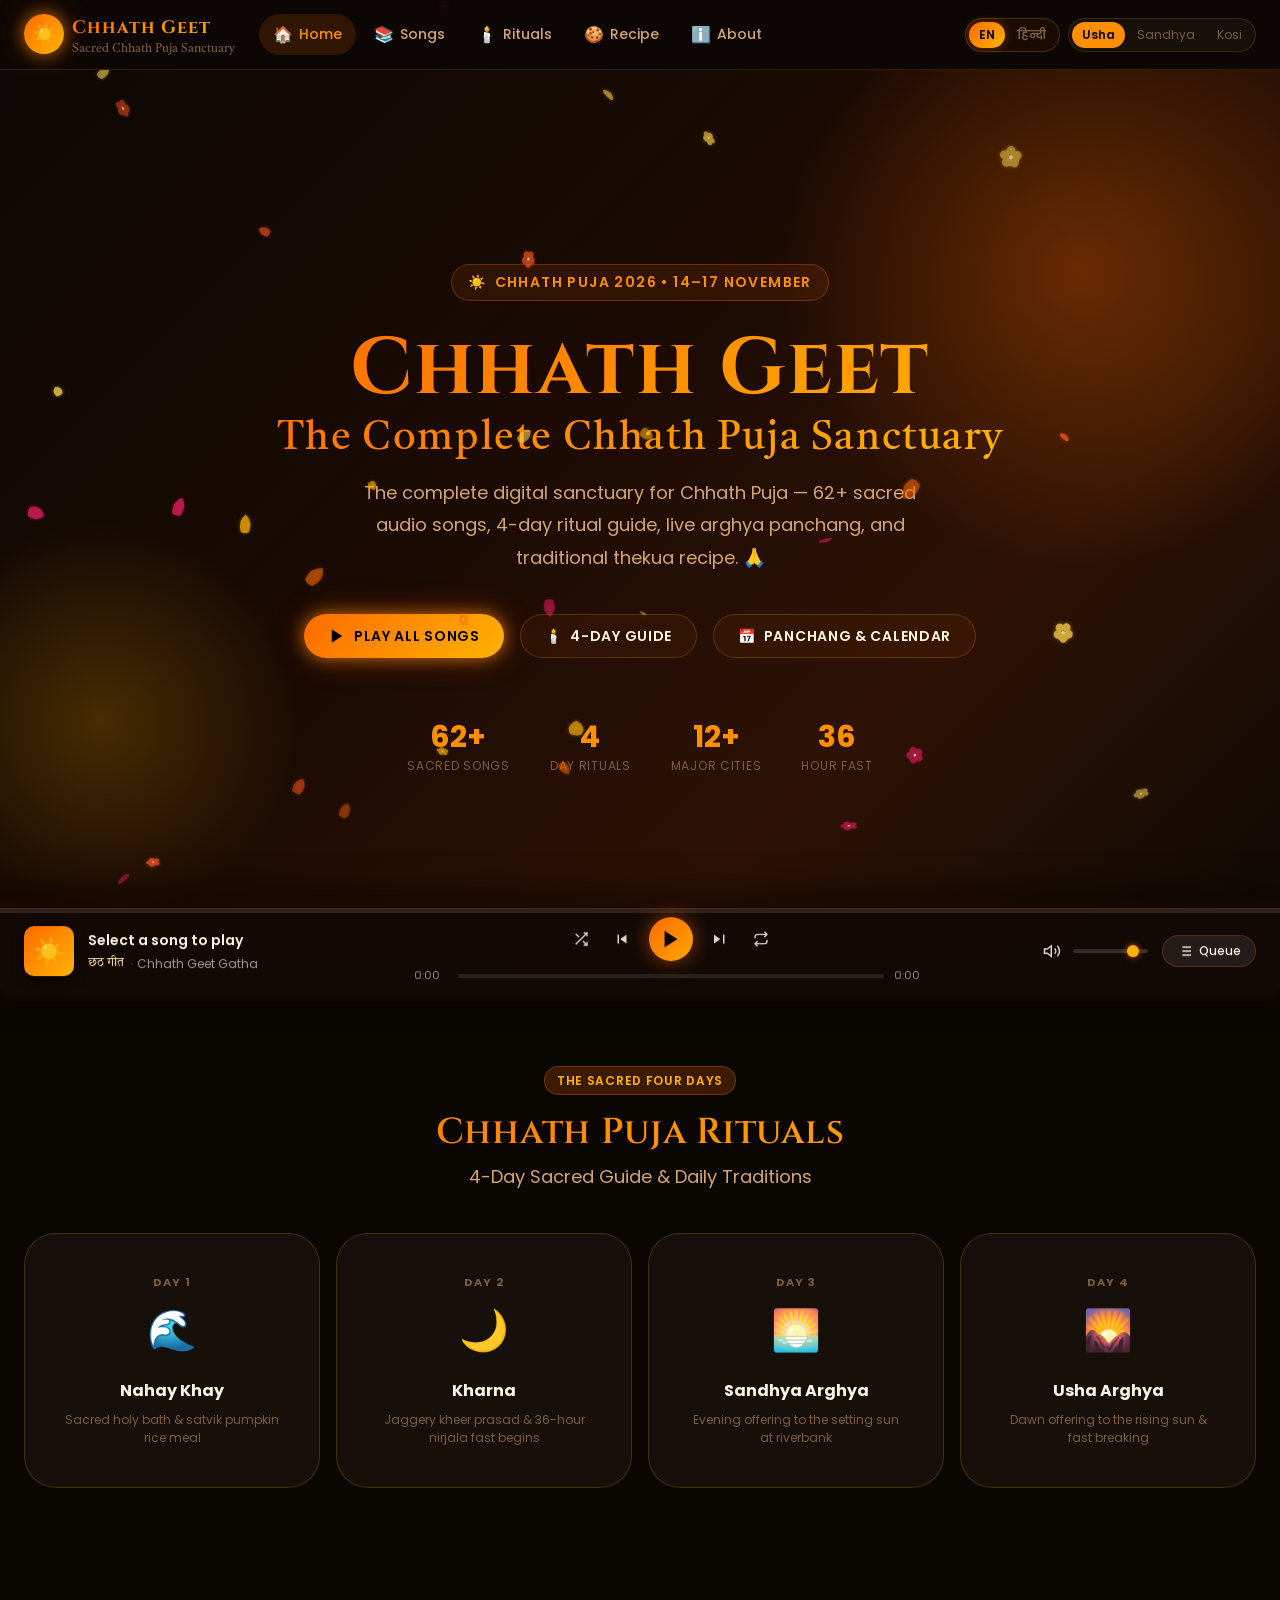
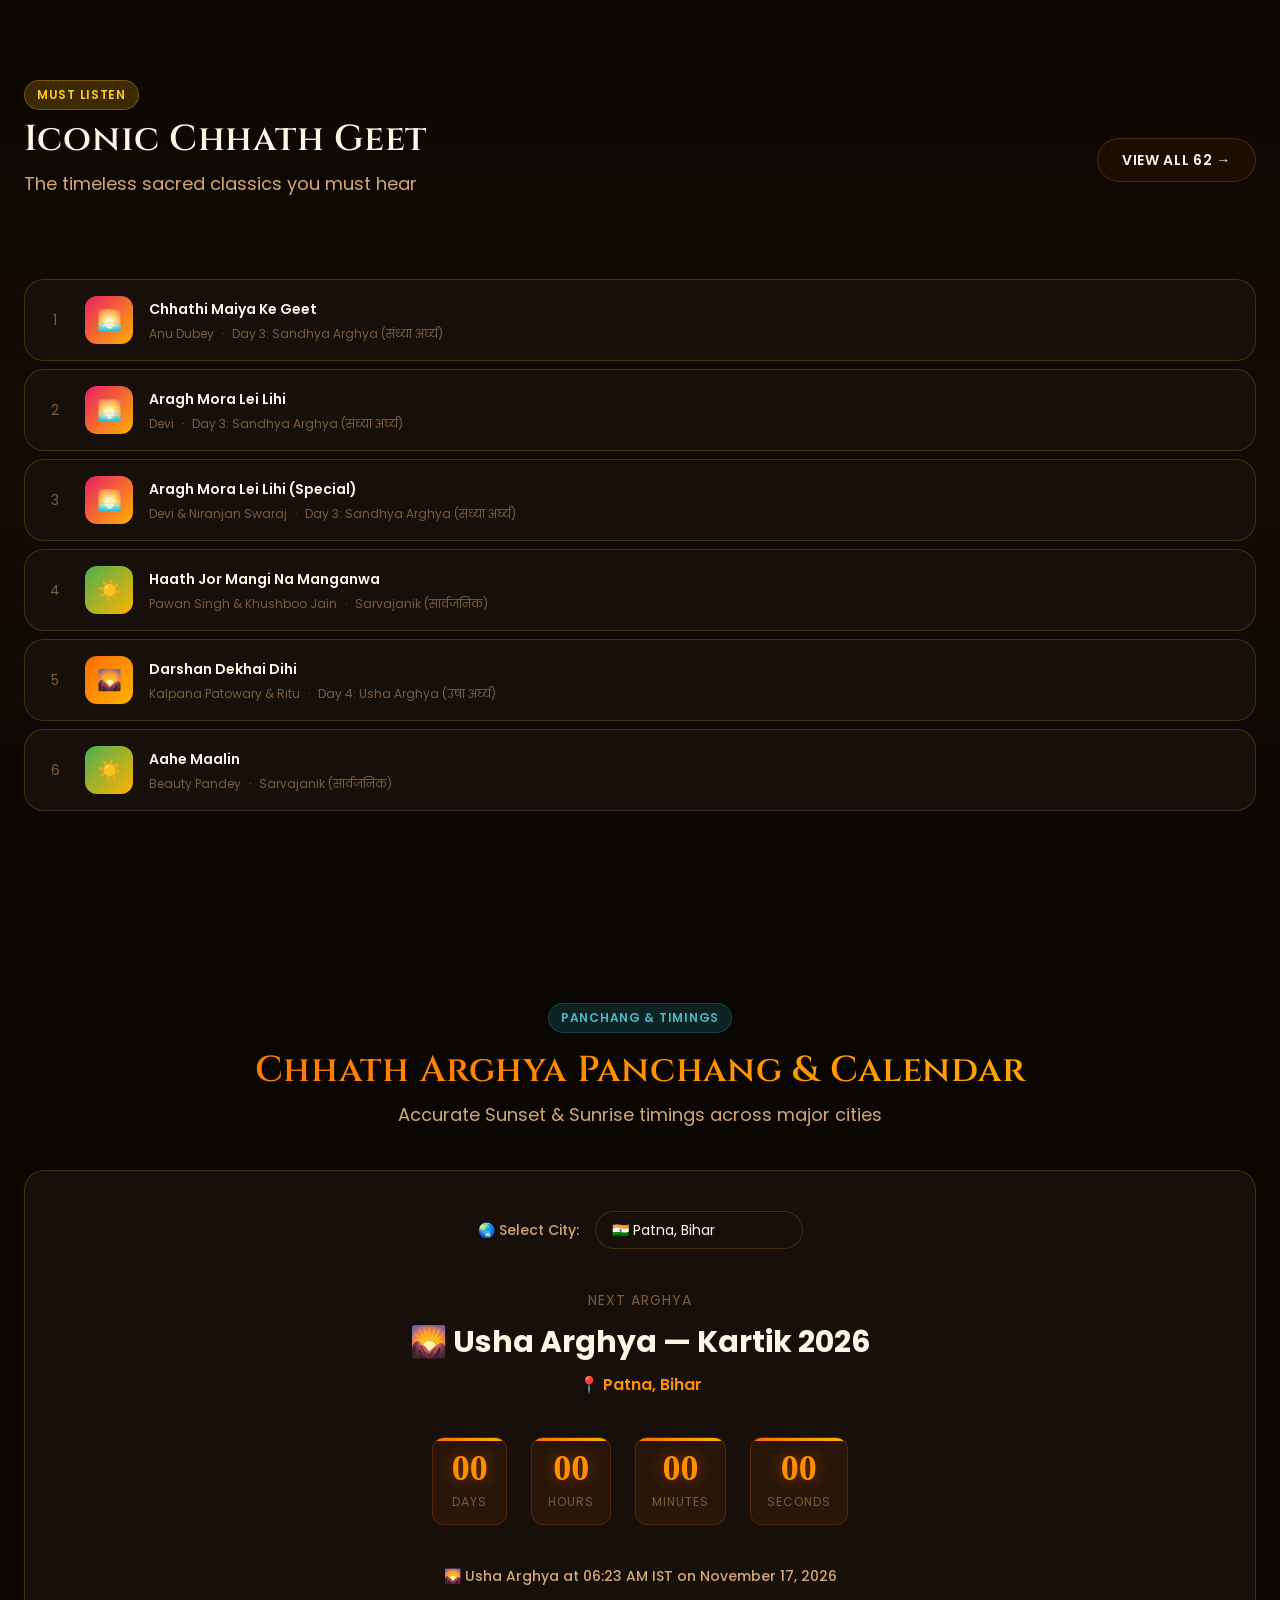
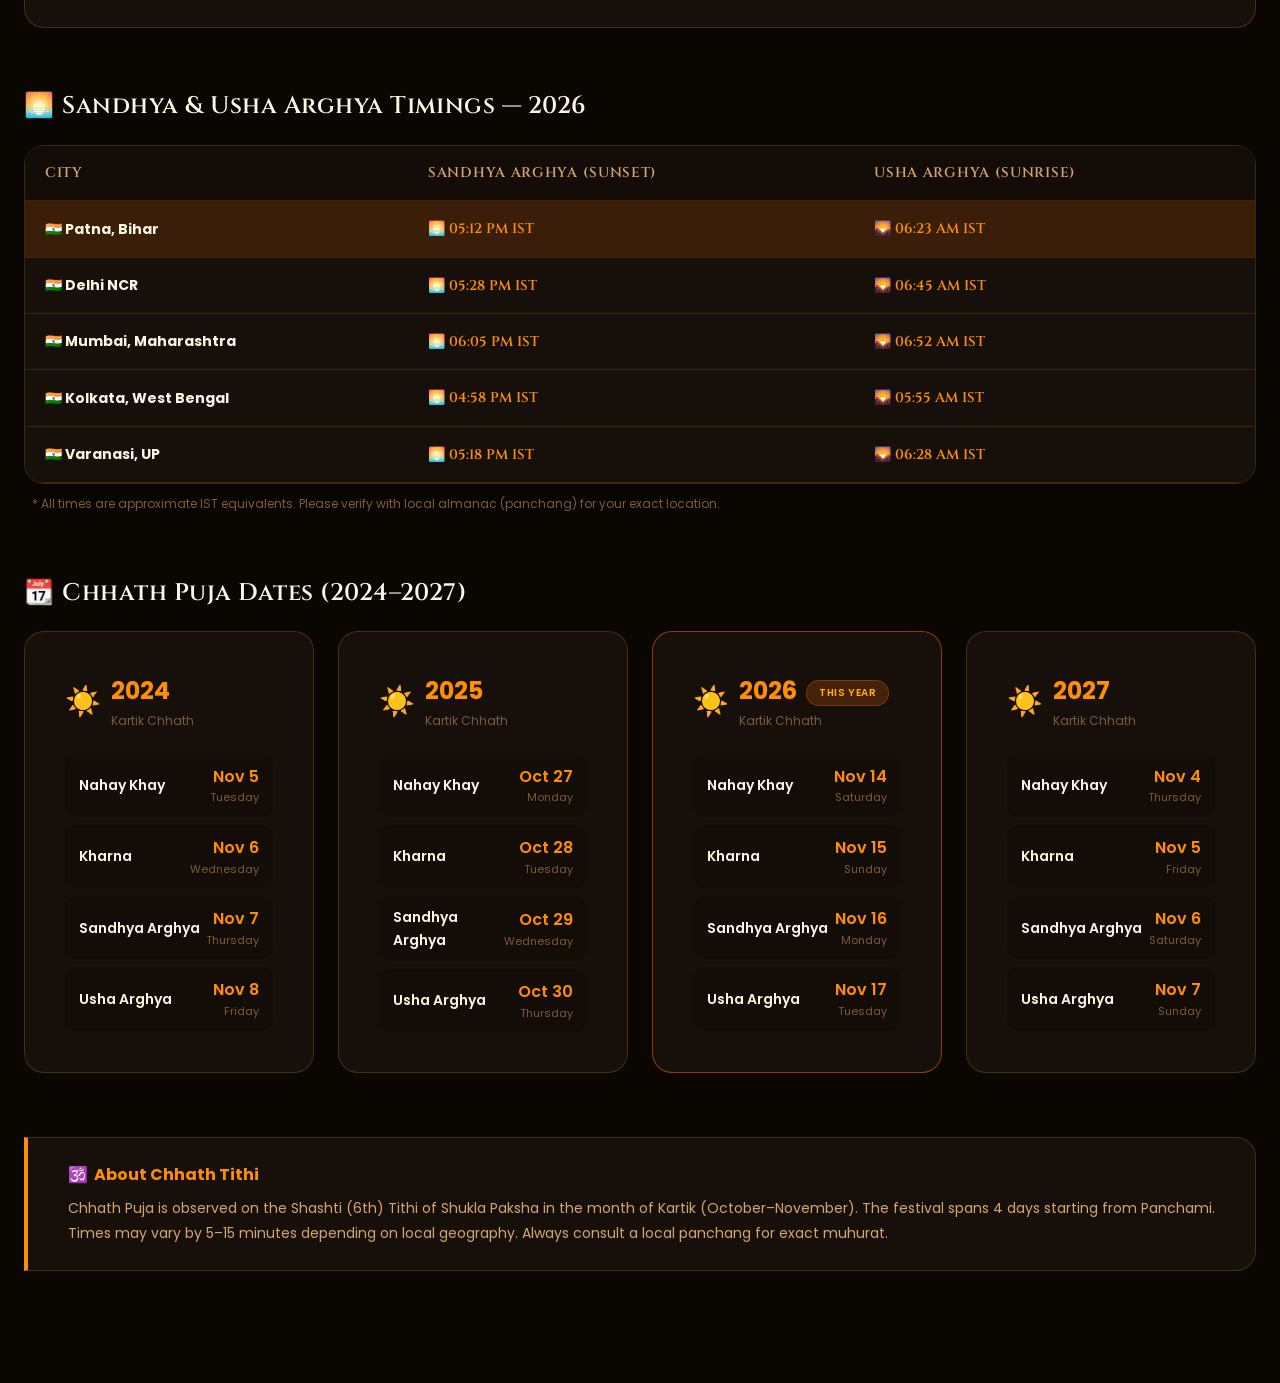
==== commit 0d030936: "feat: add 360-degree symmetrical glow, falling flower petals animation, dynamic header theme gradien" ====
--- a/home.html
+++ b/home.html
@@ -601,6 +601,7 @@
   <script src="js/songs-db.js"></script>
   <script src="js/audio-player.js"></script>
   <script src="js/i18n.js"></script>
+  <script src="js/petals.js"></script>
 
   <script>
     // Theme switcher
--- a/css/index.css
+++ b/css/index.css
@@ -106,36 +106,58 @@
 /* ── Usha Theme (Dawn Gold) — default ─────────────────────── */
 [data-theme="usha"] {
   --bg-primary:    #0A0703;
+  --bg-secondary:  #140C06;
   --saffron:       #FF8F00;
+  --saffron-light: #FFB300;
   --sunrise-gold:  #FFC107;
   --bg-card:       #17100A;
+  --bg-card-hover: #22170E;
+  --grad-hero:     linear-gradient(135deg, #0D0805 0%, #1A0A03 40%, #2D1204 70%, #0D0805 100%);
+  --grad-saffron:  linear-gradient(135deg, #FF6B00, #FFB300);
+  --header-bg:     radial-gradient(ellipse at 50% -20%, rgba(255, 107, 0, 0.35) 0%, rgba(10, 7, 3, 0) 75%);
+  --glow-saffron:  0 0 16px rgba(255, 140, 0, 0.65), 0 0 32px rgba(255, 107, 0, 0.3);
+  --border-glow:   rgba(255, 143, 0, 0.4);
+  --orb-1:         rgba(255, 107, 0, 0.3);
+  --orb-2:         rgba(255, 179, 0, 0.2);
 }
 
 /* ── Sandhya Theme (Crimson Dusk) ──────────────────────────── */
 [data-theme="sandhya"] {
   --bg-primary:    #0D0308;
+  --bg-secondary:  #1A0712;
   --saffron:       #E91E63;
   --saffron-light: #F06292;
   --sunrise-gold:  #FF5722;
   --bg-card:       #1A0810;
+  --bg-card-hover: #260C18;
   --text-accent:   #FF5722;
-  --grad-hero:     linear-gradient(135deg, #0D0308 0%, #1A0508 50%, #0D0308 100%);
-  --glow-saffron:  0 0 30px rgba(233,30,99,0.4), 0 0 60px rgba(233,30,99,0.2);
-  --border-glow:   rgba(233,30,99,0.4);
+  --grad-hero:     linear-gradient(135deg, #0D0308 0%, #240715 40%, #3D0A22 70%, #0D0308 100%);
+  --grad-saffron:  linear-gradient(135deg, #E91E63, #FF5722);
+  --header-bg:     radial-gradient(ellipse at 50% -20%, rgba(233, 30, 99, 0.4) 0%, rgba(13, 3, 8, 0) 75%);
+  --glow-saffron:  0 0 16px rgba(233, 30, 99, 0.65), 0 0 32px rgba(255, 87, 34, 0.3);
+  --border-glow:   rgba(233, 30, 99, 0.4);
+  --orb-1:         rgba(233, 30, 99, 0.35);
+  --orb-2:         rgba(255, 87, 34, 0.25);
 }
 
 /* ── Kosi Theme (Night Diya) ────────────────────────────────── */
 [data-theme="kosi"] {
   --bg-primary:    #02060F;
-  --saffron:       #FFC107;
-  --saffron-light: #FFD54F;
-  --sunrise-gold:  #FFECB3;
+  --bg-secondary:  #050E20;
+  --saffron:       #FFB300;
+  --saffron-light: #FFE082;
+  --sunrise-gold:  #FFD54F;
   --bg-card:       #081020;
-  --text-accent:   #FFC107;
-  --grad-hero:     linear-gradient(135deg, #02060F 0%, #06102A 50%, #02060F 100%);
-  --glow-saffron:  0 0 30px rgba(255,193,7,0.4), 0 0 60px rgba(255,193,7,0.15);
-  --border-glow:   rgba(255,193,7,0.4);
+  --bg-card-hover: #0E1B36;
+  --text-accent:   #FFB300;
+  --grad-hero:     linear-gradient(135deg, #02060F 0%, #06132C 40%, #0B2250 70%, #02060F 100%);
+  --grad-saffron:  linear-gradient(135deg, #FFB300, #FF8F00);
+  --header-bg:     radial-gradient(ellipse at 50% -20%, rgba(255, 179, 0, 0.35) 0%, rgba(2, 6, 15, 0) 75%);
+  --glow-saffron:  0 0 16px rgba(255, 179, 0, 0.65), 0 0 32px rgba(255, 179, 0, 0.25);
+  --border-glow:   rgba(255, 179, 0, 0.4);
   --river-blue:    #7986CB;
+  --orb-1:         rgba(255, 179, 0, 0.3);
+  --orb-2:         rgba(63, 81, 181, 0.25);
 }
 
 /* ── Global Reset ──────────────────────────────────────────── */
--- a/css/components.css
+++ b/css/components.css
@@ -735,7 +735,7 @@
 }
 
 .filter-pill {
-  padding: 6px 16px;
+  padding: 8px 18px;
   border-radius: var(--radius-full);
   font-size: var(--text-xs);
   font-weight: 600;
@@ -747,11 +747,20 @@
   transition: all var(--transition-fast);
   white-space: nowrap;
 }
-.filter-pill:hover { border-color: var(--saffron); color: var(--saffron); }
+.filter-pill:hover { 
+  border-color: var(--saffron); 
+  color: var(--saffron); 
+  background: var(--bg-glass-strong);
+}
 .filter-pill.active {
-  background: rgba(255,107,0,0.2);
-  border-color: var(--saffron);
-  color: var(--saffron);
+  background: var(--grad-saffron) !important;
+  border-color: transparent !important;
+  color: #000 !important;
+  font-weight: 700;
+  box-shadow: 
+    0 0 0 1px rgba(255, 255, 255, 0.4) inset,
+    0 0 14px rgba(255, 140, 0, 0.6),
+    0 0 28px rgba(255, 107, 0, 0.25) !important;
 }
 
 /* ══════════════════════════════════════════════════════════
@@ -1043,21 +1052,44 @@
   inset: 0;
   background: var(--grad-hero);
   z-index: 0;
+  transition: background var(--transition-slow);
 }
 
 .hero-orb-1 {
   position: absolute;
   width: 600px; height: 600px;
-  background: radial-gradient(circle, rgba(255,107,0,0.25) 0%, transparent 70%);
+  background: radial-gradient(circle, var(--orb-1, rgba(255,107,0,0.3)) 0%, transparent 70%);
   top: -100px; right: -100px;
   animation: pulse-orb 5s ease-in-out infinite;
+  transition: background var(--transition-slow);
 }
 .hero-orb-2 {
   position: absolute;
   width: 400px; height: 400px;
-  background: radial-gradient(circle, rgba(33,150,166,0.2) 0%, transparent 70%);
+  background: radial-gradient(circle, var(--orb-2, rgba(255,179,0,0.2)) 0%, transparent 70%);
   bottom: 50px; left: -100px;
   animation: pulse-orb 7s ease-in-out infinite alternate;
+  transition: background var(--transition-slow);
+}
+
+/* ══════════════════════════════════════════════════════════
+   PAGE HEADER & DYNAMIC THEME GRADIENTS
+══════════════════════════════════════════════════════════ */
+.page-header {
+  position: relative;
+  padding: 110px 0 45px 0;
+  text-align: center;
+  overflow: hidden;
+  background: var(--bg-primary);
+  transition: background var(--transition-slow);
+}
+
+.page-header-bg {
+  position: absolute;
+  inset: 0;
+  background: var(--header-bg);
+  pointer-events: none;
+  transition: background var(--transition-slow);
 }
 
 .hero-content {
--- a/css/responsive.css
+++ b/css/responsive.css
@@ -64,7 +64,9 @@
   /* Navbar */
   #navbar { padding: 0 var(--space-md); }
   .nav-logo-text { font-size: var(--text-base); }
-  .lang-btn { display: none; }
+  .lang-switcher { display: flex; }
+  .lang-btn { display: inline-flex; padding: 4px 10px; font-size: 11px; }
+  .theme-switcher { display: none; }
 
   /* Hero */
   .hero-title { font-size: clamp(2rem, 8vw, 3rem); }
@@ -72,16 +74,22 @@
   .hero-desc { font-size: var(--text-base); }
   .hero-stats { gap: var(--space-lg); }
 
-  /* Day Cards: single column */
-  .day-cards-grid { grid-template-columns: repeat(2, 1fr); gap: var(--space-sm); }
-  .day-card { padding: var(--space-lg); }
-  .day-card-icon { font-size: 2rem; }
+  /* Day Cards */
+  .day-cards-grid { grid-template-columns: 1fr 1fr; gap: var(--space-sm); }
+  .day-card { padding: var(--space-md); }
+  .day-card-icon { font-size: 1.8rem; }
 
   /* Section titles */
   .section-title { font-size: var(--text-2xl); }
 
-  /* Filter pills: scrollable */
-  .filter-pills { flex-wrap: nowrap; overflow-x: auto; padding-bottom: var(--space-sm); scrollbar-width: none; }
+  /* Filter pills: smooth touch scroll */
+  .filter-pills { 
+    flex-wrap: nowrap; 
+    overflow-x: auto; 
+    padding: 6px 2px 12px 2px; 
+    scrollbar-width: none; 
+    -webkit-overflow-scrolling: touch;
+  }
   .filter-pills::-webkit-scrollbar { display: none; }
 
   /* Song cards */
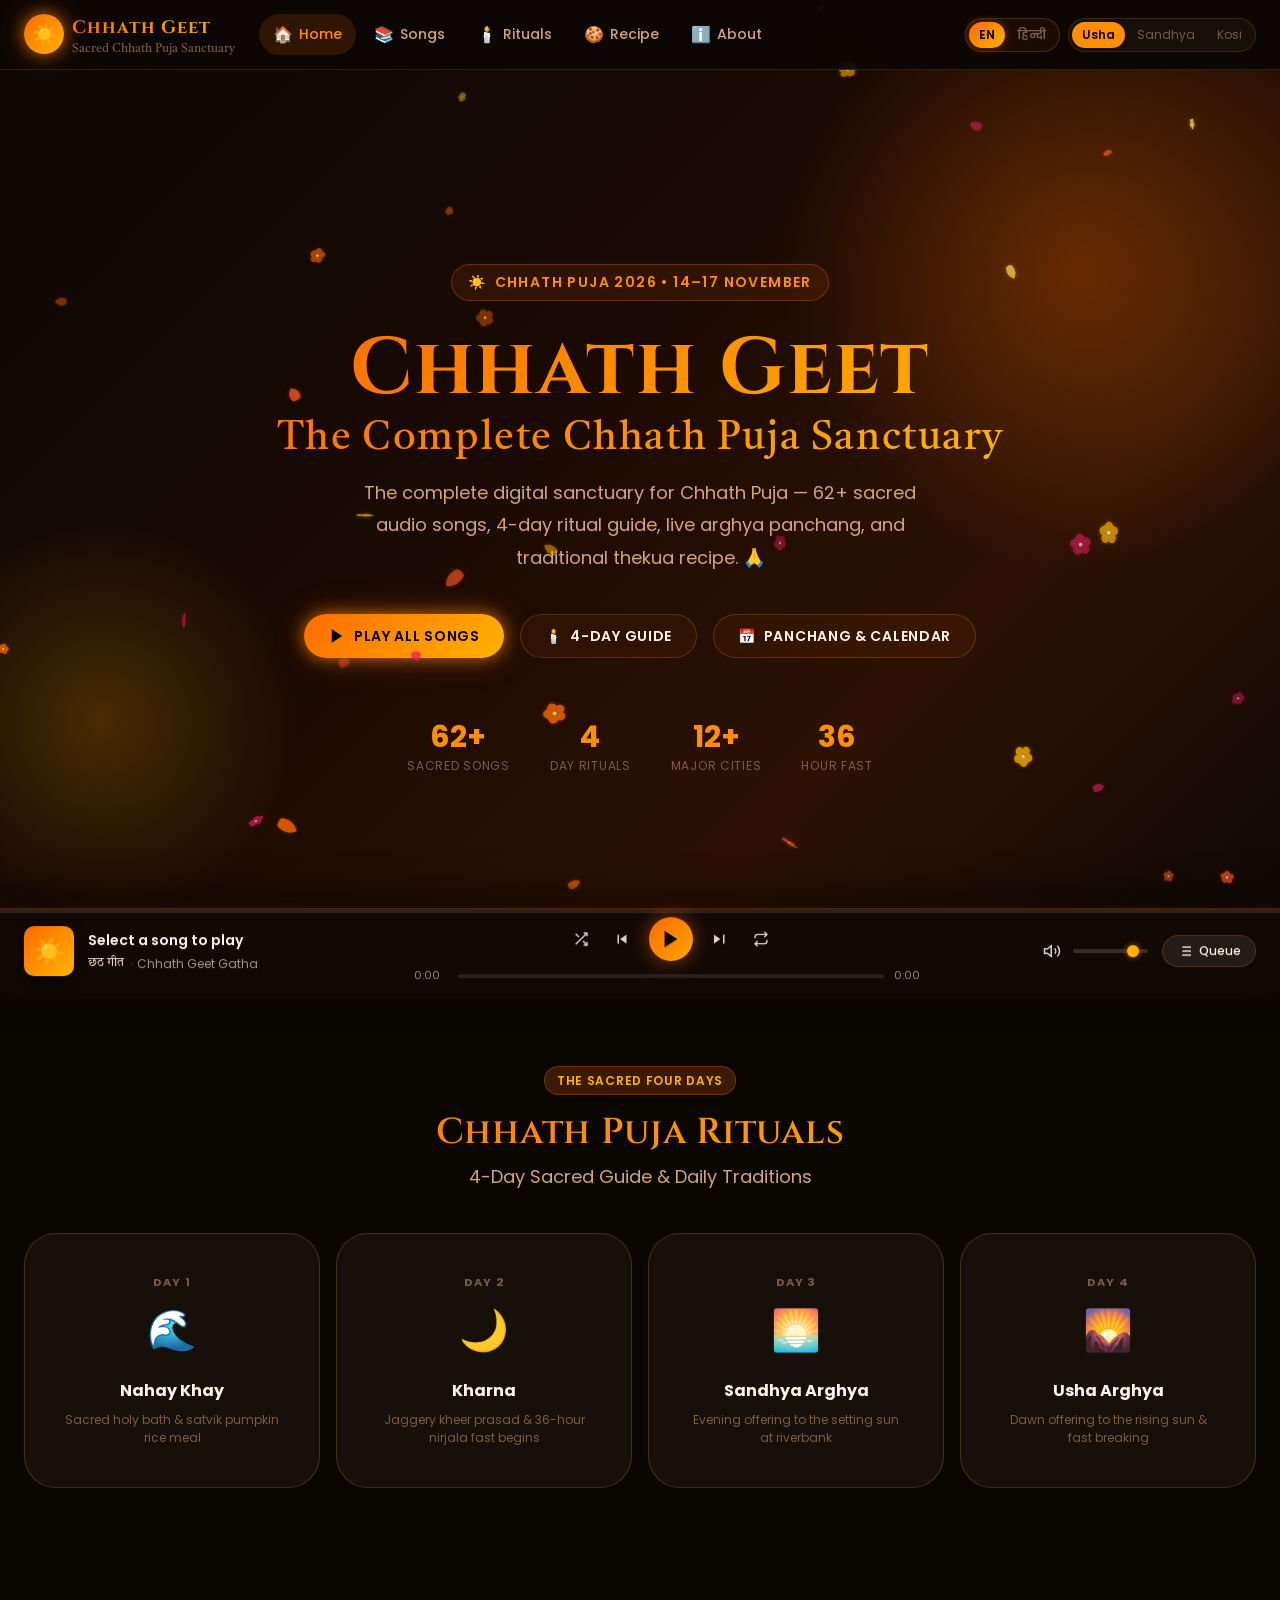
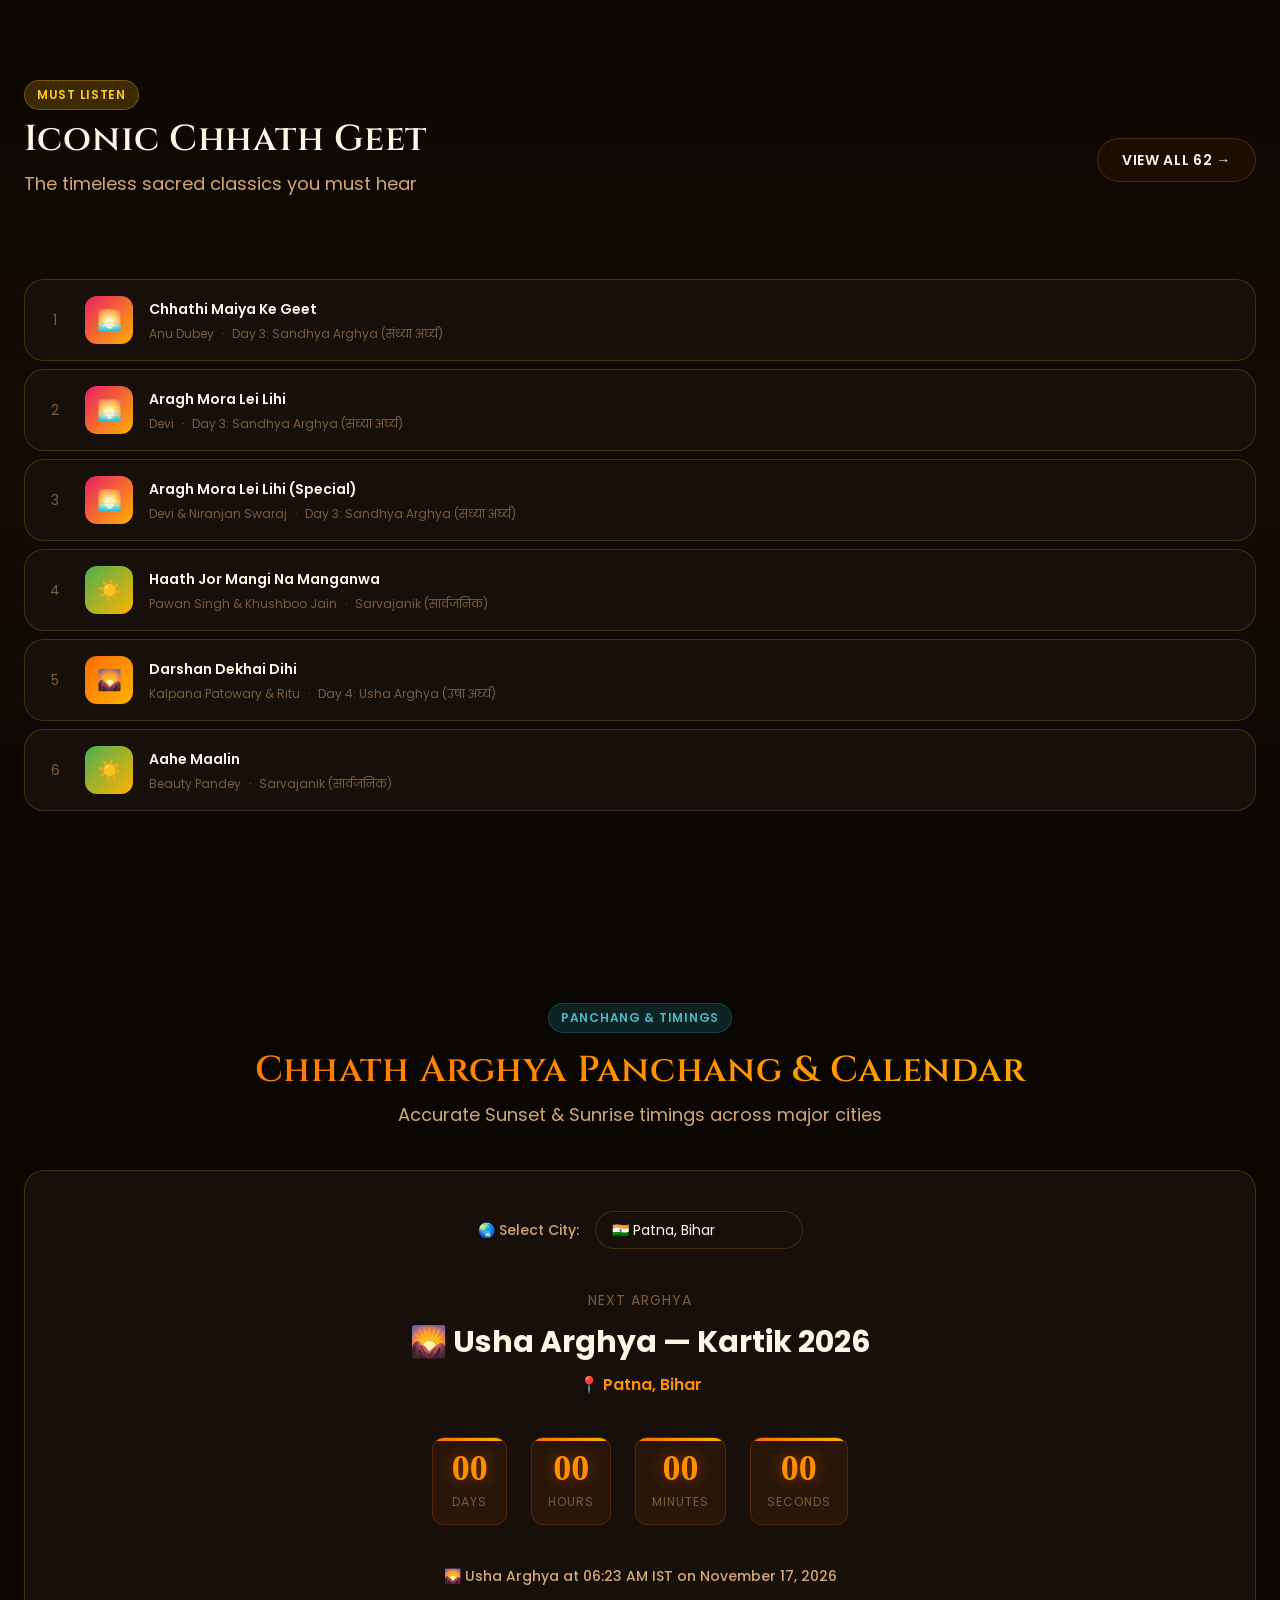
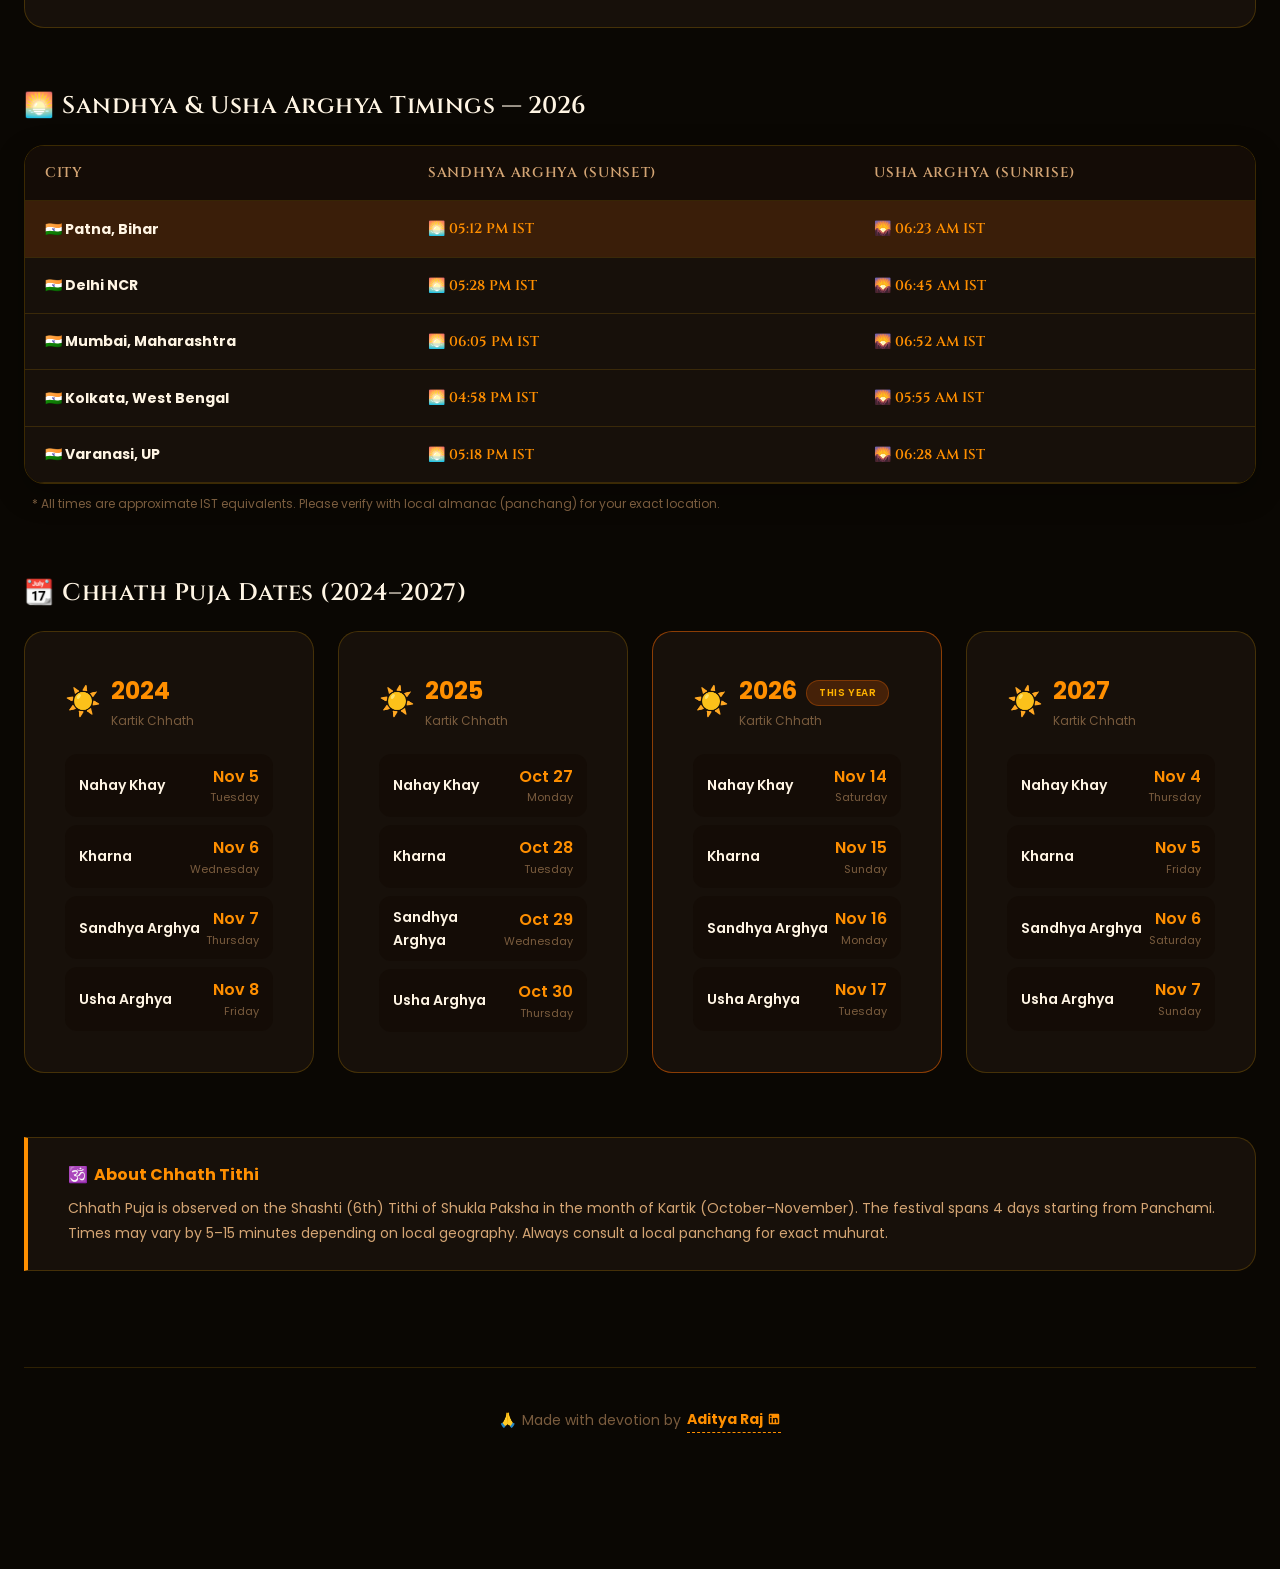
==== commit 3b769069: "fix: resolve rituals samagri mobile overflow and update Aditya Raj LinkedIn link" ====
--- a/home.html
+++ b/home.html
@@ -593,6 +593,19 @@
             Times may vary by 5–15 minutes depending on local geography. Always consult a local panchang for exact muhurat.
           </p>
         </div>
+
+        <!-- Devotion Footer -->
+        <footer style="margin-top:var(--space-3xl);padding:var(--space-xl) 0;text-align:center;border-top:1px solid var(--border-subtle)">
+          <div style="font-size:var(--text-sm);color:var(--text-muted);display:flex;align-items:center;justify-content:center;gap:6px;flex-wrap:wrap">
+            <span>🙏</span>
+            <span class="lang-en">Made with devotion by</span>
+            <span class="lang-hi">अगाध श्रद्धा एवं भक्ति से निर्मित —</span>
+            <a href="https://www.linkedin.com/in/aditya-raj-767822271/" target="_blank" rel="noopener noreferrer" style="color:var(--saffron);text-decoration:none;font-weight:700;display:inline-flex;align-items:center;gap:4px;border-bottom:1px dashed var(--saffron);padding-bottom:1px">
+              <span>Aditya Raj</span>
+              <svg width="14" height="14" viewBox="0 0 24 24" fill="currentColor"><path d="M19 3a2 2 0 0 1 2 2v14a2 2 0 0 1-2 2H5a2 2 0 0 1-2-2V5a2 2 0 0 1 2-2h14m-.5 15.5v-5.3a3.26 3.26 0 0 0-3.26-3.26c-.85 0-1.84.52-2.28 1.3v-1.11h-2.79v8.37h2.79v-4.93c0-.77.62-1.4 1.39-1.4a1.4 1.4 0 0 1 1.4 1.4v4.93h2.75M6.46 8.76a1.65 1.65 0 1 0 0-3.3 1.65 1.65 0 0 0 0 3.3m1.4 9.74V9.93H5.06v8.57h2.8z"/></svg>
+            </a>
+          </div>
+        </footer>
       </div>
     </section>
   </main>
--- a/css/responsive.css
+++ b/css/responsive.css
@@ -92,13 +92,53 @@
   }
   .filter-pills::-webkit-scrollbar { display: none; }
 
-  /* Song cards */
-  .song-card { padding: var(--space-sm) var(--space-md); }
-  .song-actions { opacity: 1; }
+  /* Header on Mobile */
+  .page-header { padding: 90px 0 30px 0; }
+
+  /* Song cards on mobile */
+  .song-card { 
+    padding: 12px 16px; 
+    border-radius: var(--radius-md);
+    display: flex;
+    align-items: center;
+    gap: 12px;
+  }
+  .song-thumb { width: 44px; height: 44px; font-size: 18px; }
+  .song-title { font-size: var(--text-sm); }
+  .song-actions { opacity: 1; margin-left: auto; }
+  .song-actions .btn-icon {
+    width: 38px;
+    height: 38px;
+    background: rgba(255, 107, 0, 0.15);
+    border: 1px solid rgba(255, 107, 0, 0.3);
+    color: var(--saffron);
+  }
   .song-num { display: none; }
 
-  /* Gallery: single col on very small */
-  .gallery-grid { grid-template-columns: 1fr 1fr; gap: var(--space-sm); }
+  /* Rituals on mobile: Stack timeline & checklist */
+  .ritual-grid {
+    grid-template-columns: 1fr !important;
+    gap: var(--space-xl) !important;
+  }
+  .step-timeline { padding-left: 28px; }
+  .step-bullet { width: 22px; height: 22px; font-size: 9px; left: -28px; }
+
+  /* Batch selector on mobile: 2x2 clean grid */
+  .batch-selector { 
+    display: grid;
+    grid-template-columns: 1fr 1fr;
+    gap: var(--space-sm);
+  }
+  .batch-btn { padding: 10px 14px; }
+
+  /* About singer cards on mobile */
+  .singer-card {
+    flex-direction: column;
+    align-items: flex-start;
+    padding: var(--space-lg);
+    gap: var(--space-md);
+  }
+  .singer-avatar { width: 52px; height: 52px; font-size: 1.5rem; }
 
   /* Player Bar — Mobile Sheet */
   #player-bar {
@@ -114,8 +154,8 @@
   .player-song-info { width: 100%; }
   .player-right { display: none; }
   .player-center { width: 100%; }
-  .player-controls { gap: 4px; }
-  .ctrl-btn.play-btn { width: 40px; height: 40px; }
+  .player-controls { gap: 8px; justify-content: center; }
+  .ctrl-btn.play-btn { width: 44px; height: 44px; }
   .player-seek { width: 100%; }
   .seek-time { display: none; }
   .vol-slider { display: none; }
@@ -123,21 +163,18 @@
   /* Ambient panel */
   .ambient-panel { right: var(--space-md); left: var(--space-md); width: auto; }
 
-  /* Countdown */
-  .countdown-display { gap: var(--space-sm); }
-  .countdown-unit { padding: var(--space-md); min-width: 70px; }
-  .countdown-num { font-size: var(--text-4xl); }
-
-  /* Ritual tabs */
-  .ritual-day-tabs { overflow-x: auto; }
-  .ritual-tab { font-size: var(--text-xs); padding: 8px 14px; }
-
-  /* Batch selector */
-  .batch-selector { gap: var(--space-sm); }
-  .batch-btn { padding: 8px 16px; font-size: var(--text-xs); }
-
-  /* Recipe step */
-  .recipe-step { flex-direction: column; padding: var(--space-lg); gap: var(--space-md); }
+  /* Countdown on mobile */
+  .countdown-display { gap: var(--space-xs); }
+  .countdown-unit { padding: 8px 10px; min-width: 65px; }
+  .countdown-num { font-size: var(--text-3xl); }
+
+  /* Recipe step on mobile */
+  .recipe-step { 
+    flex-direction: column; 
+    padding: var(--space-lg); 
+    gap: var(--space-md); 
+  }
+  .recipe-step-num { width: 40px; height: 40px; font-size: var(--text-base); }
 
   /* Lightbox */
   #lightbox { padding: var(--space-md); }
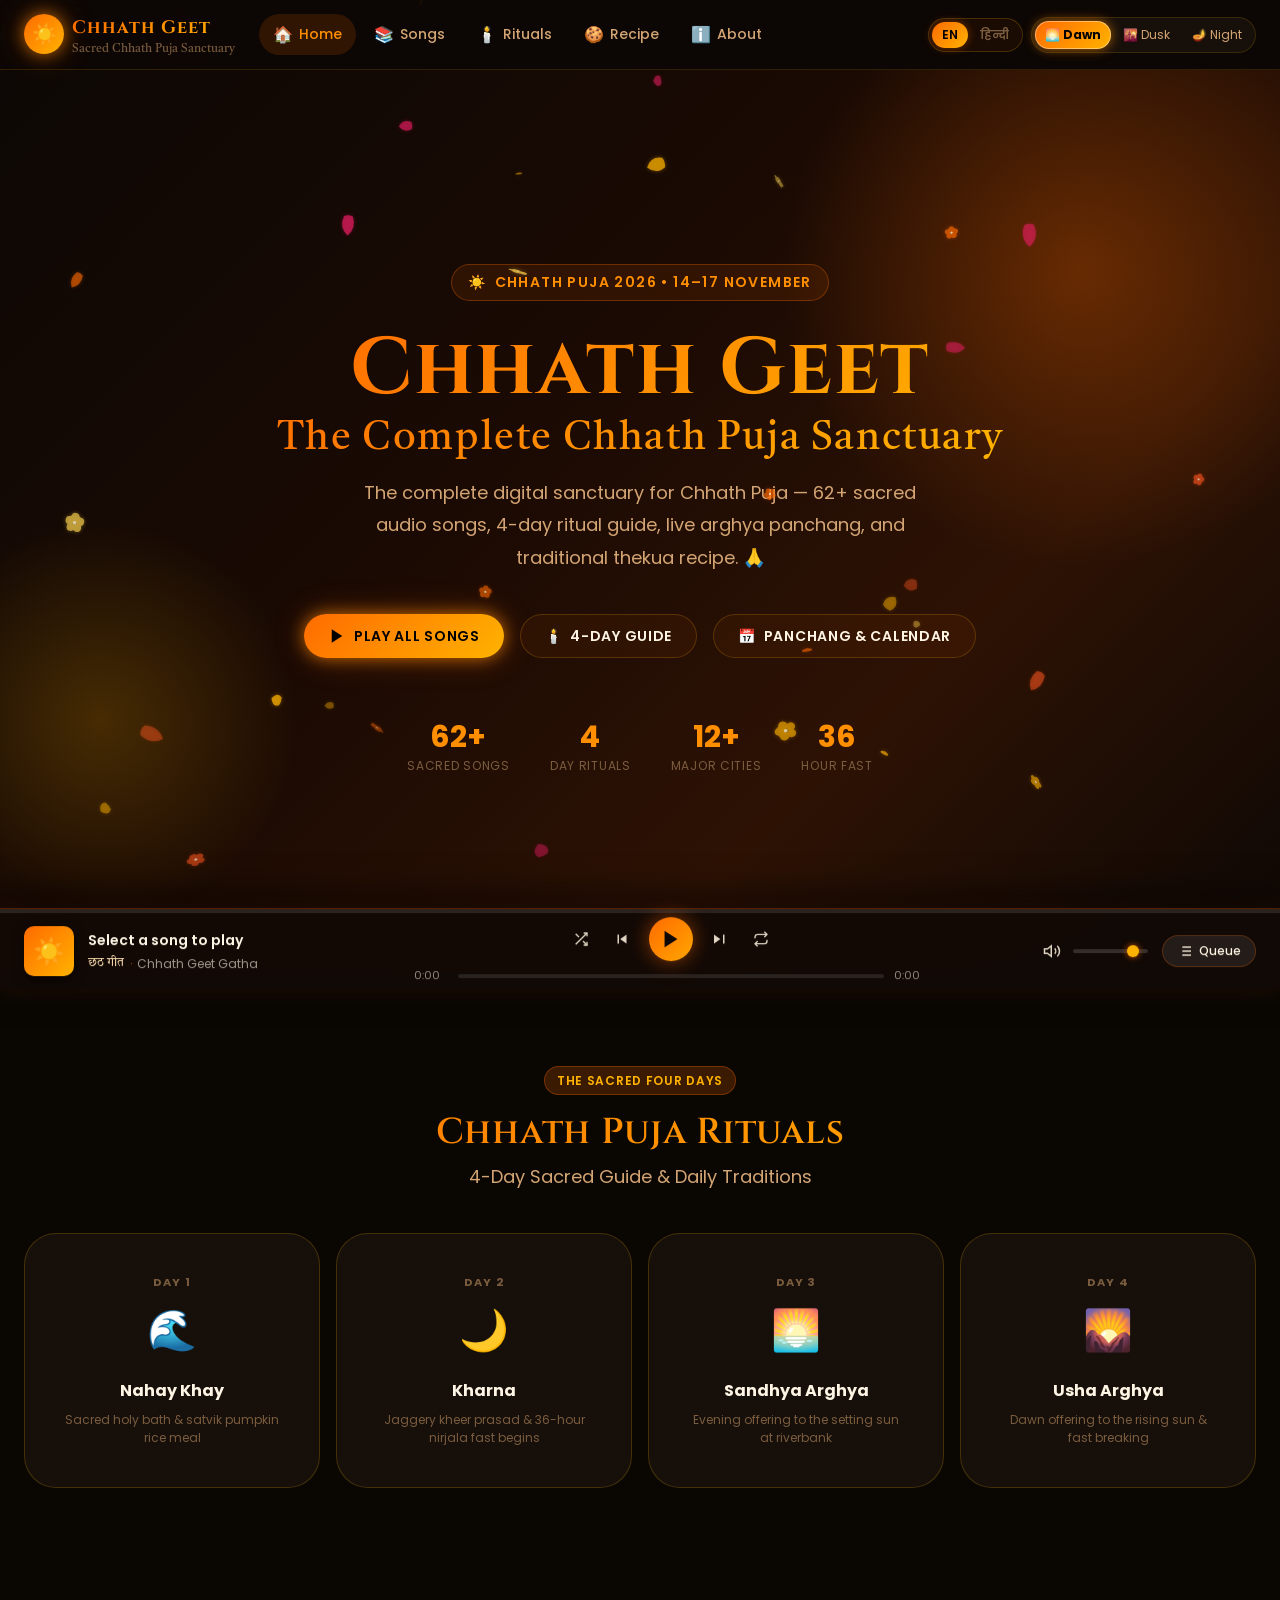
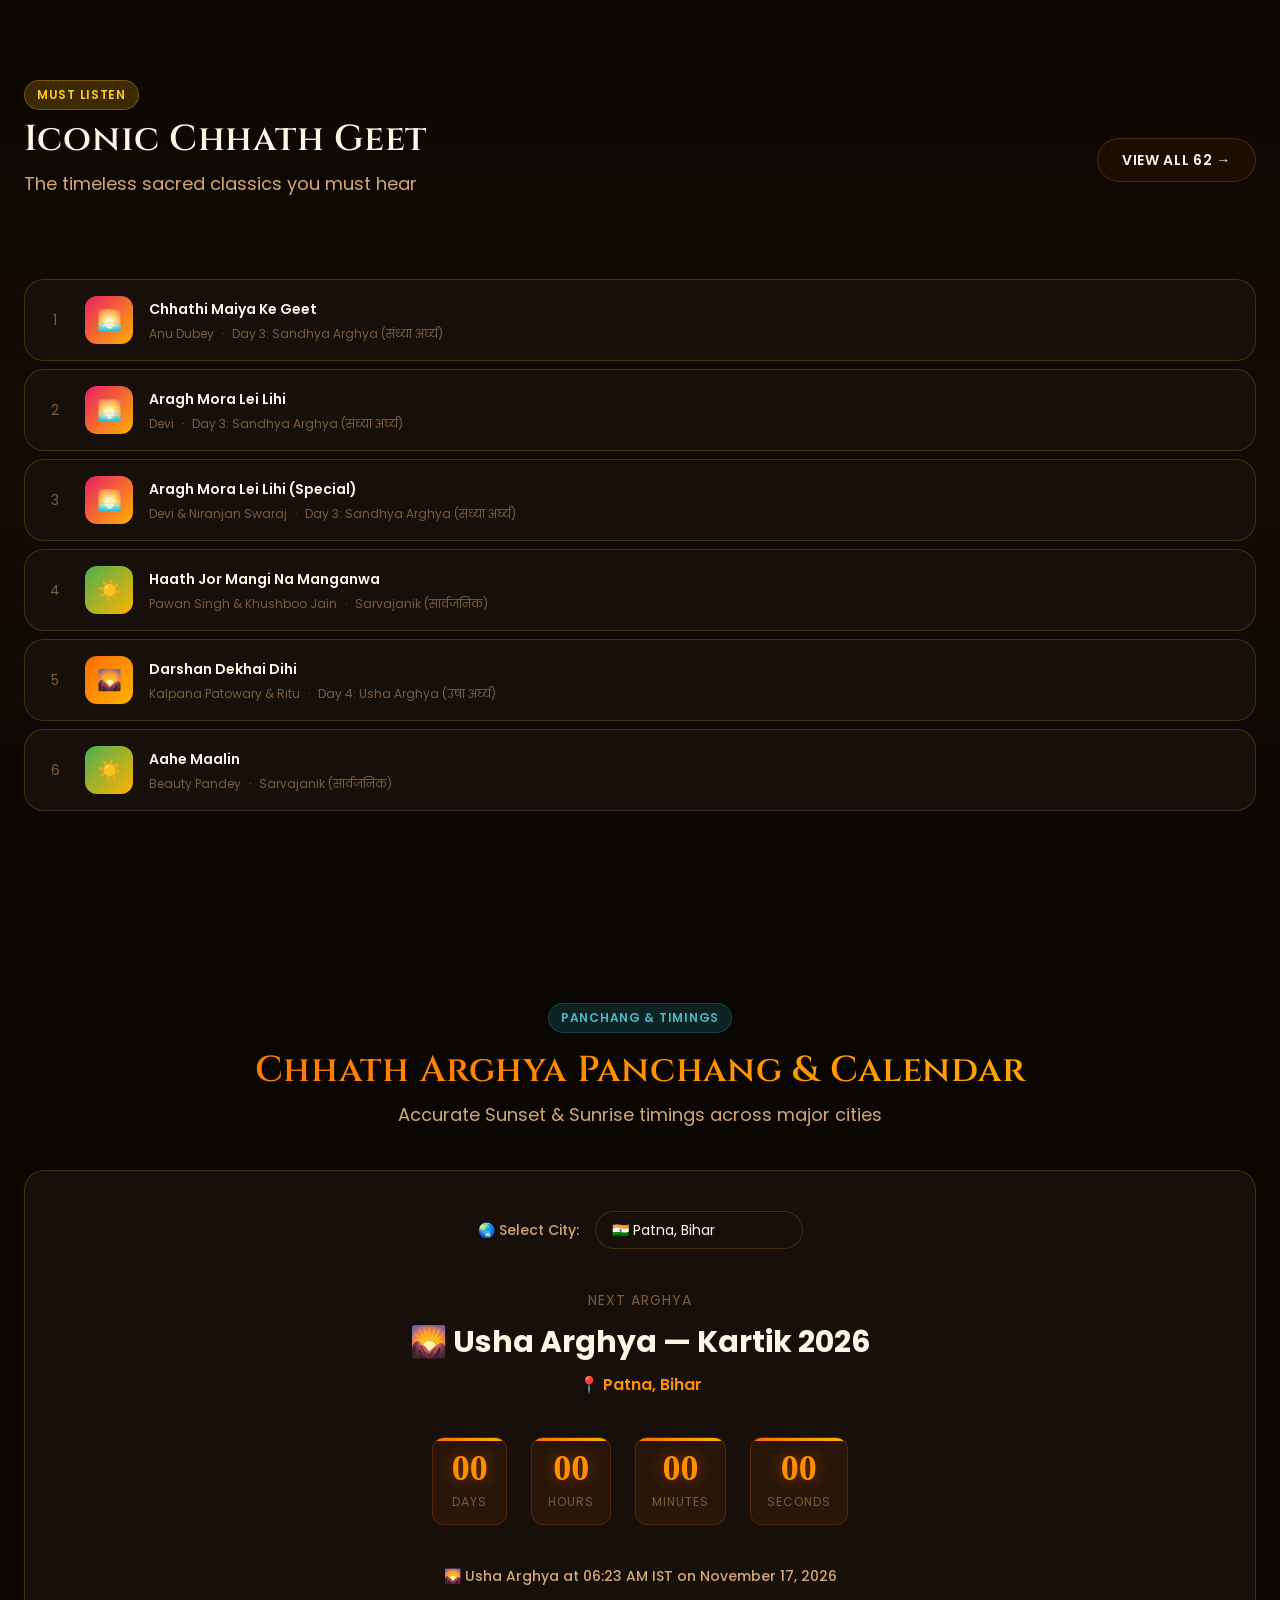
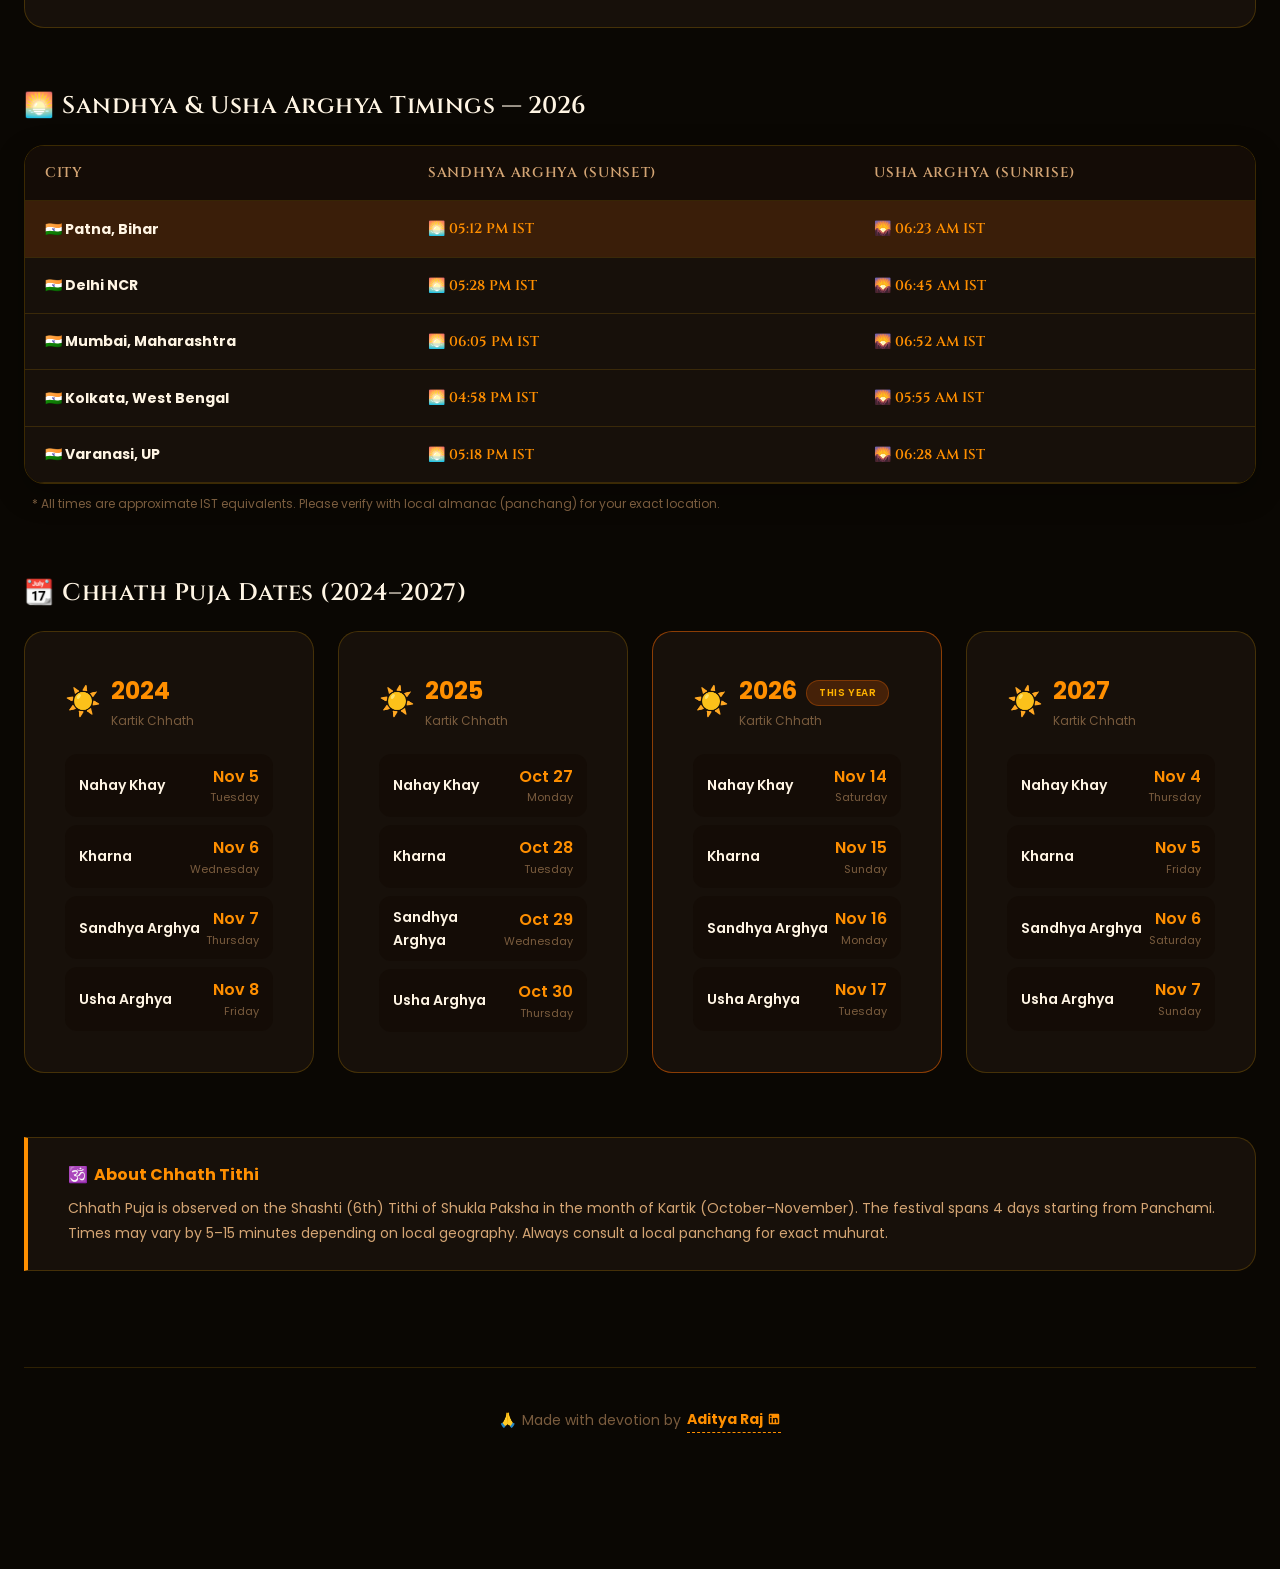
==== commit 547aa2dc: "feat: improve theme button names with emojis and make theme switcher visible on mobile" ====
--- a/home.html
+++ b/home.html
@@ -145,9 +145,9 @@
 
       <!-- Theme Switcher -->
       <div class="theme-switcher">
-        <button class="theme-btn" data-theme="usha" data-i18n="nav.theme_usha">Usha</button>
-        <button class="theme-btn" data-theme="sandhya" data-i18n="nav.theme_sandhya">Sandhya</button>
-        <button class="theme-btn" data-theme="kosi" data-i18n="nav.theme_kosi">Kosi</button>
+        <button class="theme-btn" data-theme="usha" data-i18n="nav.theme_usha">🌅 Dawn</button>
+        <button class="theme-btn" data-theme="sandhya" data-i18n="nav.theme_sandhya">🌇 Dusk</button>
+        <button class="theme-btn" data-theme="kosi" data-i18n="nav.theme_kosi">🪔 Night</button>
       </div>
       <div class="nav-hamburger" id="nav-hamburger">
         <span></span><span></span><span></span>
@@ -171,9 +171,9 @@
     </div>
 
     <div class="theme-switcher" style="margin-top:var(--space-md);justify-content:center">
-      <button class="theme-btn" data-theme="usha" data-i18n="nav.theme_usha">Usha</button>
-      <button class="theme-btn" data-theme="sandhya" data-i18n="nav.theme_sandhya">Sandhya</button>
-      <button class="theme-btn" data-theme="kosi" data-i18n="nav.theme_kosi">Kosi</button>
+      <button class="theme-btn" data-theme="usha" data-i18n="nav.theme_usha">🌅 Dawn</button>
+      <button class="theme-btn" data-theme="sandhya" data-i18n="nav.theme_sandhya">🌇 Dusk</button>
+      <button class="theme-btn" data-theme="kosi" data-i18n="nav.theme_kosi">🪔 Night</button>
     </div>
   </div>
 
--- a/css/components.css
+++ b/css/components.css
@@ -124,7 +124,8 @@
 }
 
 .theme-switcher {
-  display: flex;
+  display: inline-flex;
+  align-items: center;
   background: var(--bg-card);
   border: 1px solid var(--border-subtle);
   border-radius: var(--radius-full);
@@ -133,15 +134,28 @@
 }
 
 .theme-btn {
-  padding: 4px 10px;
+  padding: 5px 10px;
   border-radius: var(--radius-full);
   font-size: var(--text-xs);
-  color: var(--text-muted);
+  color: var(--text-secondary);
+  background: transparent;
+  border: none;
   transition: all var(--transition-fast);
   cursor: pointer;
+  display: inline-flex;
+  align-items: center;
+  gap: 3px;
+  white-space: nowrap;
 }
 .theme-btn:hover  { color: var(--text-primary); background: var(--bg-glass); }
-.theme-btn.active { color: var(--bg-primary); background: var(--saffron); font-weight: 600; }
+.theme-btn.active { 
+  color: #000 !important; 
+  background: var(--grad-saffron) !important; 
+  font-weight: 700;
+  box-shadow: 
+    0 0 0 1px rgba(255, 255, 255, 0.4) inset,
+    0 0 12px rgba(255, 140, 0, 0.65) !important;
+}
 
 .lang-switcher {
   display: flex;
--- a/css/responsive.css
+++ b/css/responsive.css
@@ -21,7 +21,8 @@
   .nav-links { display: none; }
   .nav-hamburger { display: flex; }
   .nav-clock { display: none; }
-  .theme-switcher { display: none; }
+  .theme-switcher { display: inline-flex; }
+  .theme-btn { padding: 4px 9px; font-size: 11px; }
 
   /* Hero */
   .hero-title { font-size: 3rem; }
@@ -62,11 +63,33 @@
   .section   { padding: var(--space-2xl) 0; }
 
   /* Navbar */
-  #navbar { padding: 0 var(--space-md); }
-  .nav-logo-text { font-size: var(--text-base); }
-  .lang-switcher { display: flex; }
-  .lang-btn { display: inline-flex; padding: 4px 10px; font-size: 11px; }
-  .theme-switcher { display: none; }
+  #navbar { padding: 0 var(--space-sm); gap: 6px; }
+  .nav-logo { gap: 6px; }
+  .nav-logo-sub { display: none; }
+  .nav-logo-text { font-size: 15px; }
+  .nav-actions { gap: 6px; }
+
+  .lang-switcher { display: inline-flex; padding: 2px; }
+  .lang-btn { display: inline-flex; padding: 4px 8px; font-size: 11px; }
+
+  .theme-switcher { display: inline-flex; padding: 2px; }
+  .theme-btn { display: inline-flex; padding: 4px 8px; font-size: 11px; }
+
+  /* Mobile Drawer */
+  .nav-drawer .theme-switcher { 
+    display: flex !important; 
+    width: 100%; 
+    max-width: 320px; 
+    margin: var(--space-md) auto 0; 
+    justify-content: space-around;
+    padding: 4px;
+  }
+  .nav-drawer .theme-btn {
+    flex: 1;
+    justify-content: center;
+    padding: 10px 12px;
+    font-size: 13px;
+  }
 
   /* Hero */
   .hero-title { font-size: clamp(2rem, 8vw, 3rem); }
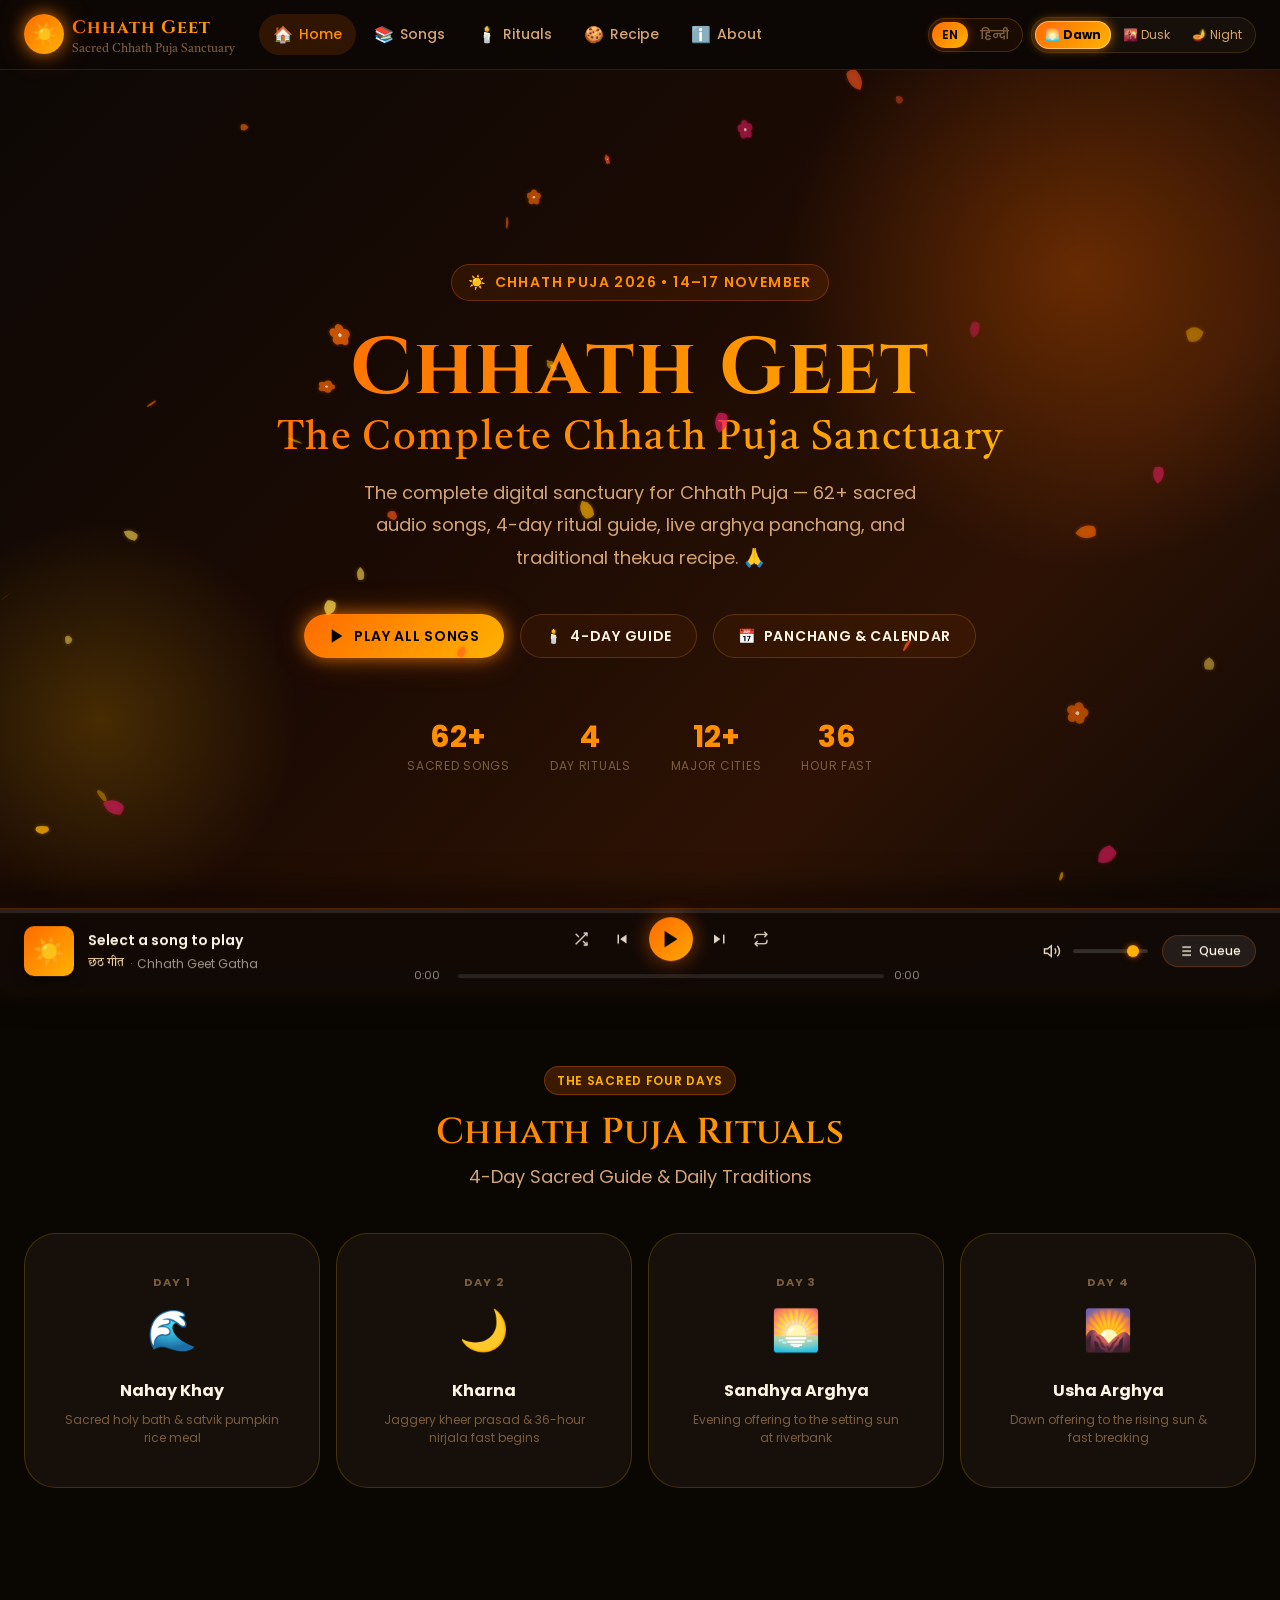
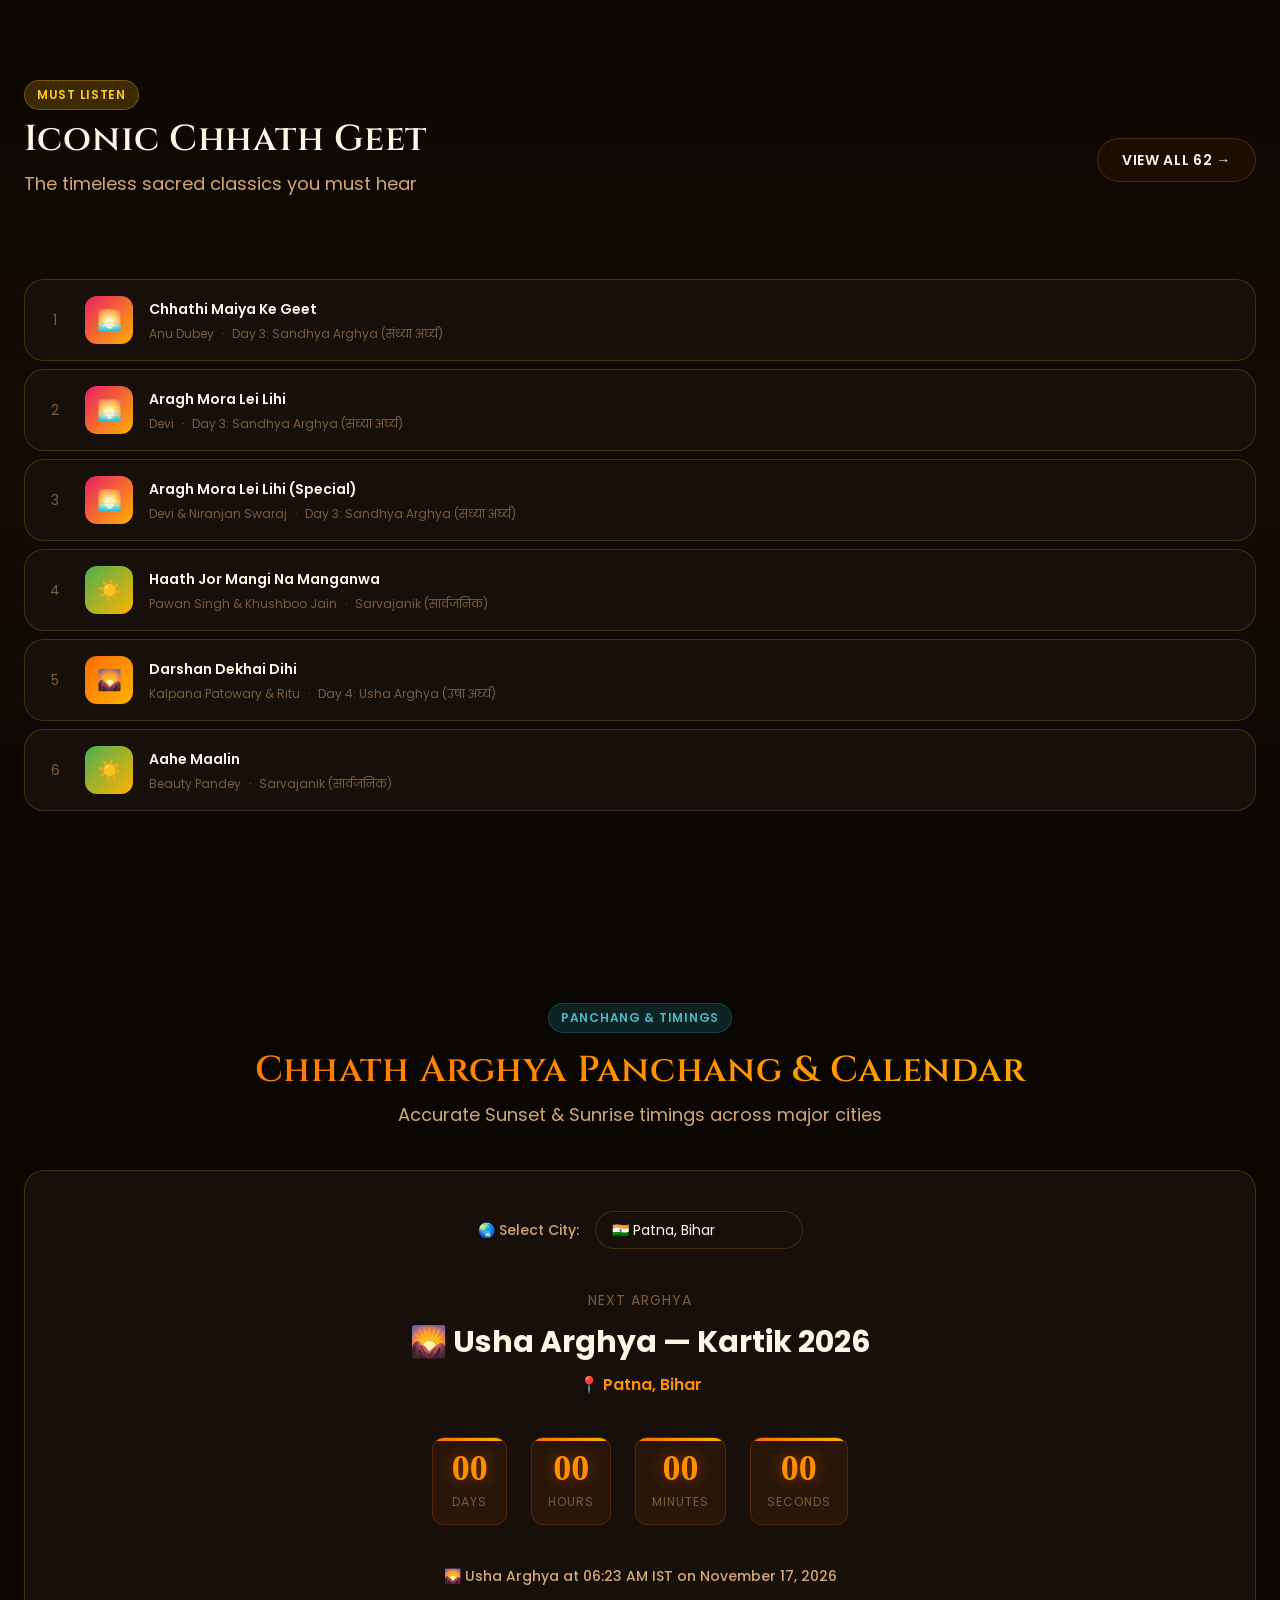
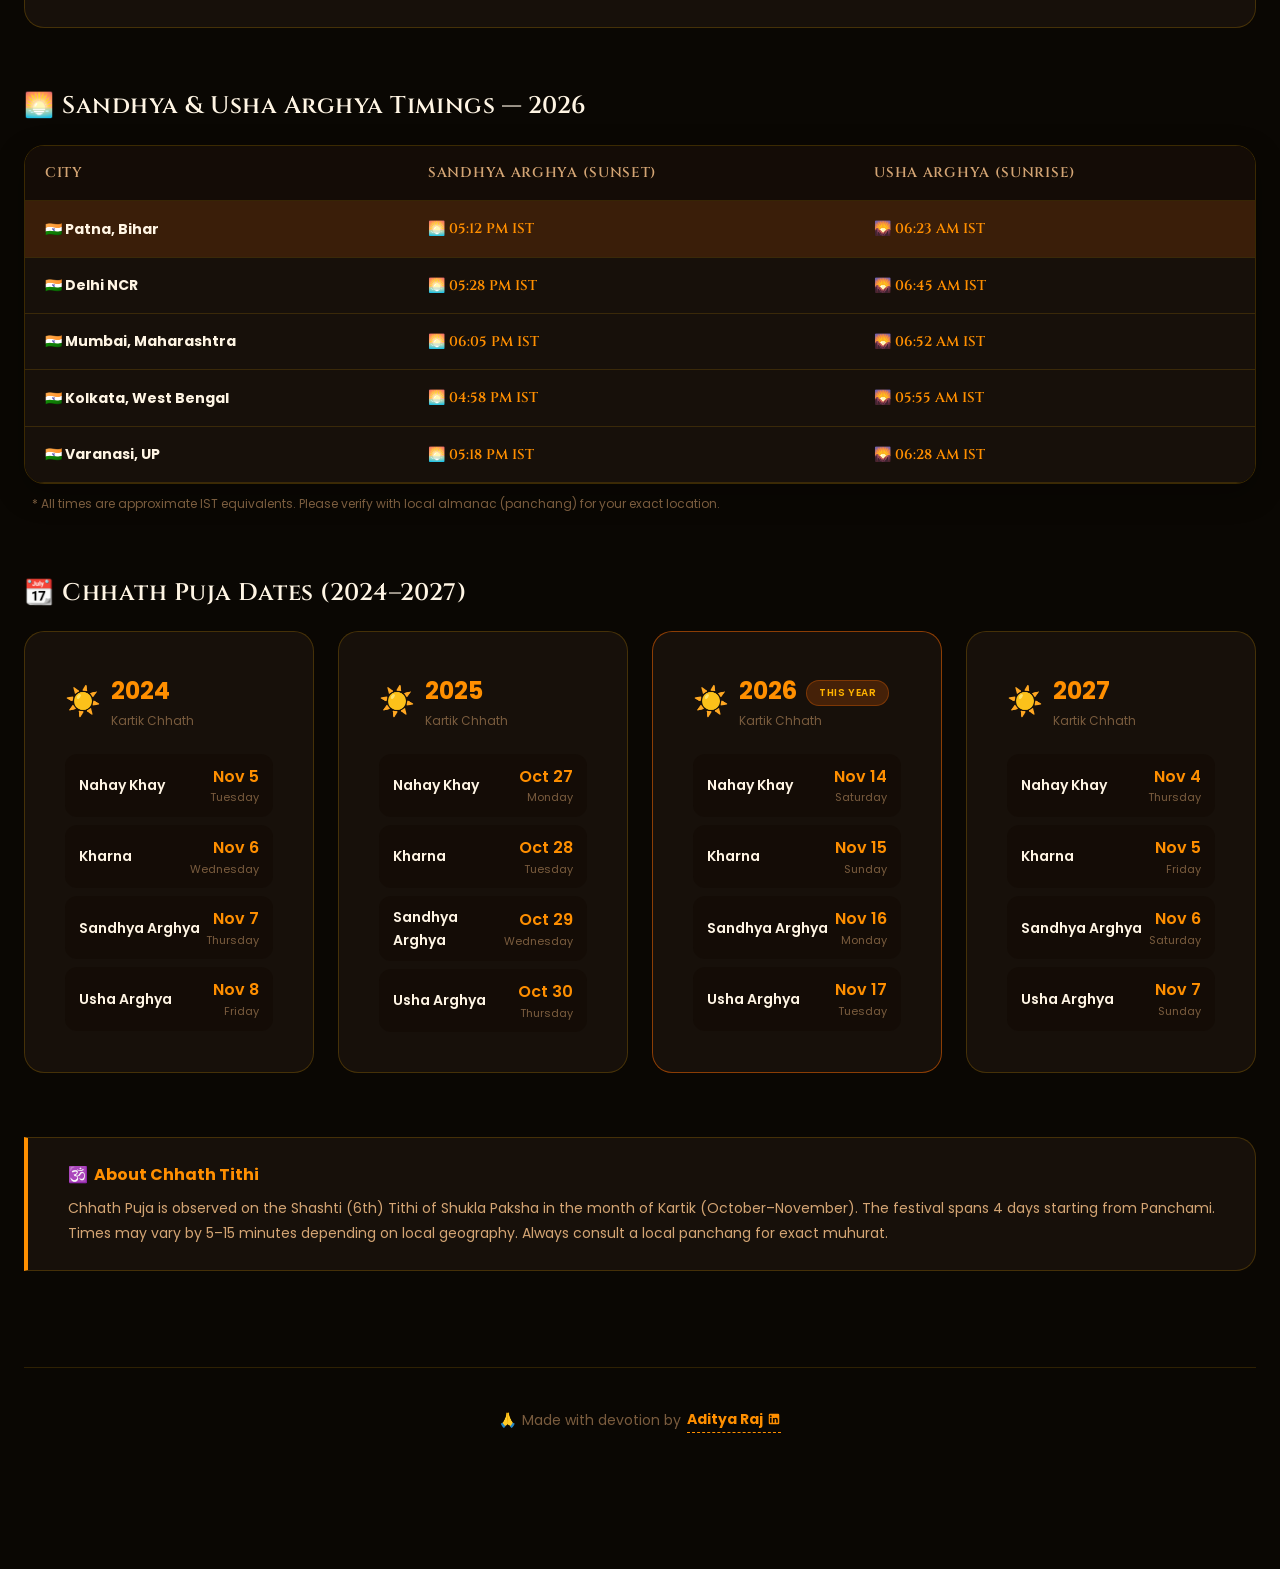
==== commit a9236ded: "feat: move theme switcher into three-dot hamburger menu drawer on mobile" ====
--- a/home.html
+++ b/home.html
@@ -170,10 +170,15 @@
       </div>
     </div>
 
-    <div class="theme-switcher" style="margin-top:var(--space-md);justify-content:center">
-      <button class="theme-btn" data-theme="usha" data-i18n="nav.theme_usha">🌅 Dawn</button>
-      <button class="theme-btn" data-theme="sandhya" data-i18n="nav.theme_sandhya">🌇 Dusk</button>
-      <button class="theme-btn" data-theme="kosi" data-i18n="nav.theme_kosi">🪔 Night</button>
+    <div class="drawer-theme-section">
+      <div class="drawer-section-title">
+        <span>🎨</span> <span data-i18n="nav.theme_title">Choose Theme:</span>
+      </div>
+      <div class="theme-switcher">
+        <button class="theme-btn" data-theme="usha" data-i18n="nav.theme_usha">🌅 Dawn</button>
+        <button class="theme-btn" data-theme="sandhya" data-i18n="nav.theme_sandhya">🌇 Dusk</button>
+        <button class="theme-btn" data-theme="kosi" data-i18n="nav.theme_kosi">🪔 Night</button>
+      </div>
     </div>
   </div>
 
--- a/css/responsive.css
+++ b/css/responsive.css
@@ -21,8 +21,7 @@
   .nav-links { display: none; }
   .nav-hamburger { display: flex; }
   .nav-clock { display: none; }
-  .theme-switcher { display: inline-flex; }
-  .theme-btn { padding: 4px 9px; font-size: 11px; }
+  #navbar .theme-switcher { display: none !important; }
 
   /* Hero */
   .hero-title { font-size: 3rem; }
@@ -62,33 +61,59 @@
   .container { padding: 0 var(--space-md); }
   .section   { padding: var(--space-2xl) 0; }
 
-  /* Navbar */
-  #navbar { padding: 0 var(--space-sm); gap: 6px; }
+  /* Navbar: Logo + Lang + Hamburger */
+  #navbar { padding: 0 var(--space-md); gap: 6px; }
   .nav-logo { gap: 6px; }
   .nav-logo-sub { display: none; }
   .nav-logo-text { font-size: 15px; }
-  .nav-actions { gap: 6px; }
+  .nav-actions { gap: 8px; }
 
   .lang-switcher { display: inline-flex; padding: 2px; }
   .lang-btn { display: inline-flex; padding: 4px 8px; font-size: 11px; }
 
-  .theme-switcher { display: inline-flex; padding: 2px; }
-  .theme-btn { display: inline-flex; padding: 4px 8px; font-size: 11px; }
-
-  /* Mobile Drawer */
+  /* Hide theme switcher in top navbar on mobile */
+  #navbar .theme-switcher { display: none !important; }
+
+  /* Mobile Drawer Theme Section */
+  .nav-drawer {
+    padding: var(--space-xl) var(--space-lg);
+    gap: var(--space-sm);
+  }
+  .drawer-theme-section {
+    margin-top: var(--space-md);
+    padding-top: var(--space-md);
+    border-top: 1px solid var(--border-subtle);
+    display: flex;
+    flex-direction: column;
+    align-items: center;
+    gap: 8px;
+    width: 100%;
+  }
+  .drawer-section-title {
+    font-size: var(--text-xs);
+    color: var(--text-muted);
+    font-weight: 600;
+    text-transform: uppercase;
+    letter-spacing: 0.05em;
+    display: flex;
+    align-items: center;
+    gap: 6px;
+  }
   .nav-drawer .theme-switcher { 
     display: flex !important; 
     width: 100%; 
     max-width: 320px; 
-    margin: var(--space-md) auto 0; 
-    justify-content: space-around;
+    justify-content: space-between;
     padding: 4px;
+    background: var(--bg-card);
+    border: 1px solid var(--border-card);
   }
   .nav-drawer .theme-btn {
     flex: 1;
     justify-content: center;
-    padding: 10px 12px;
+    padding: 10px 8px;
     font-size: 13px;
+    font-weight: 600;
   }
 
   /* Hero */
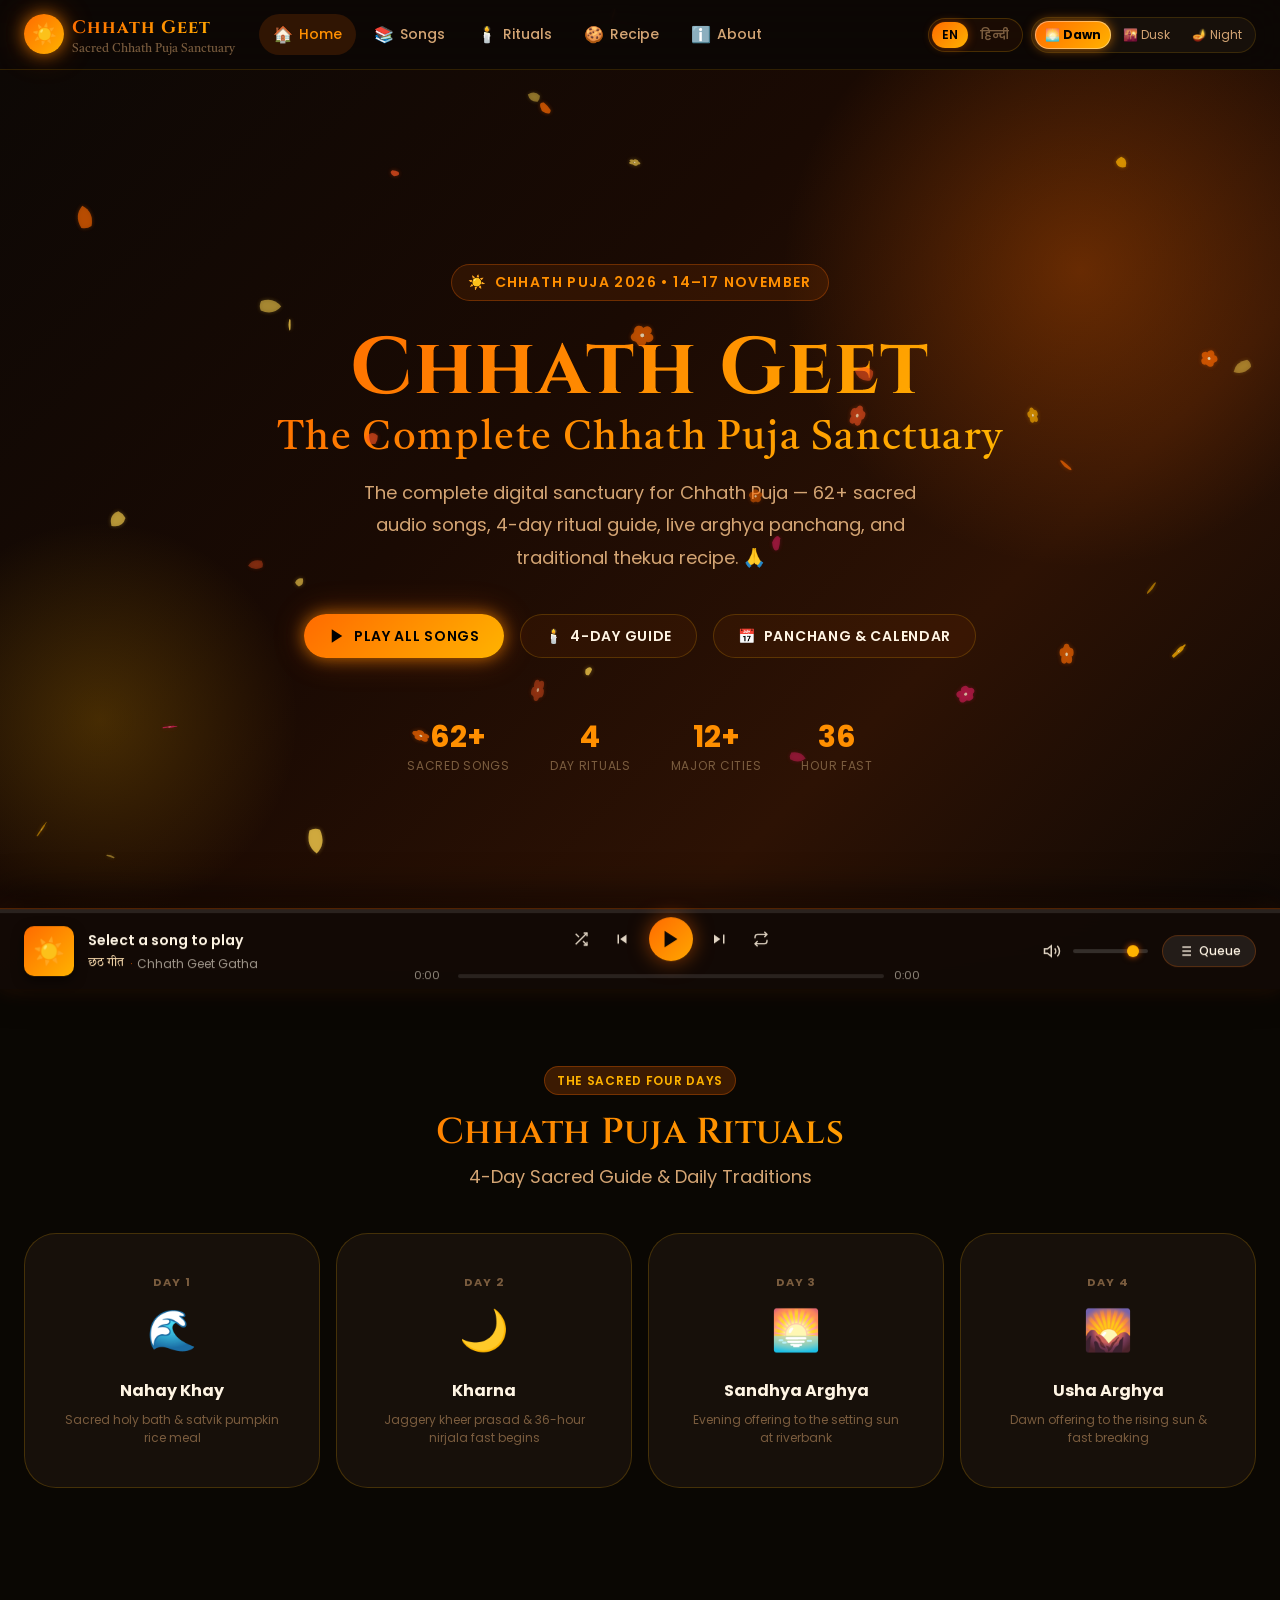
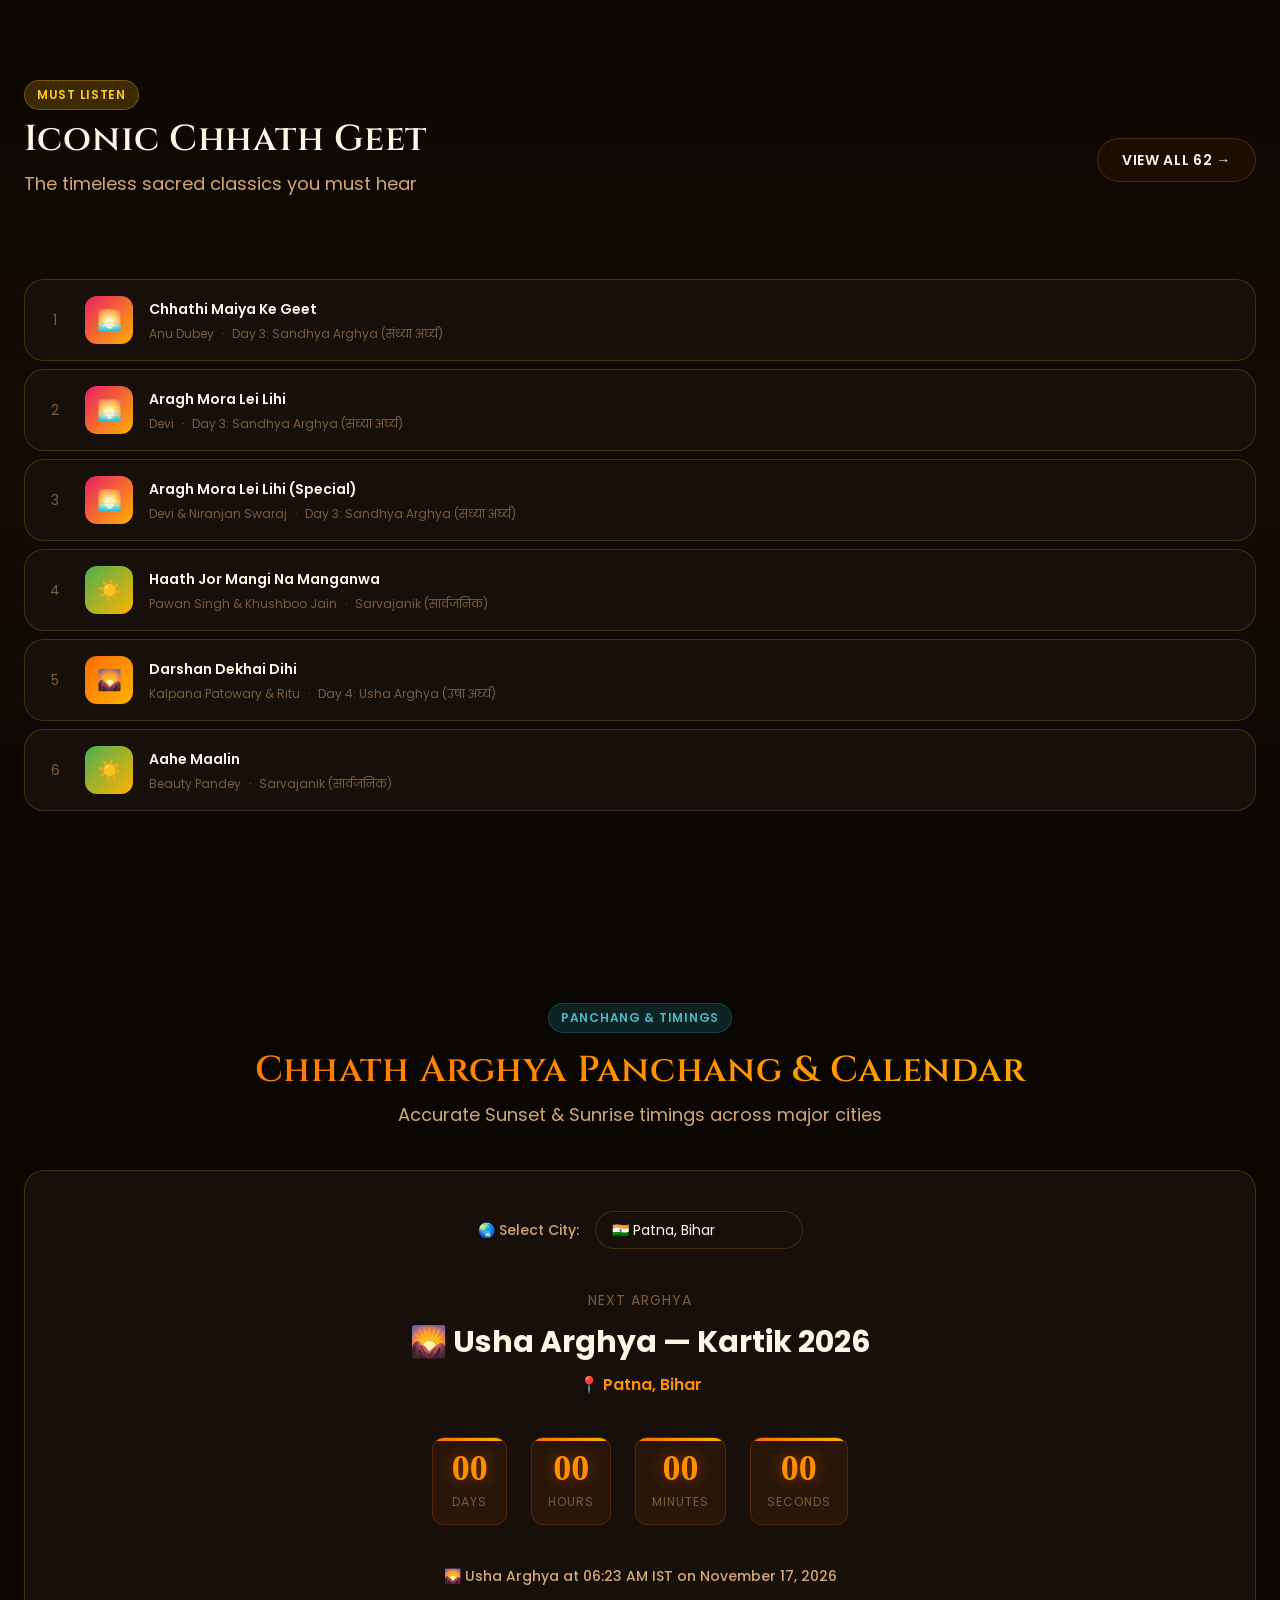
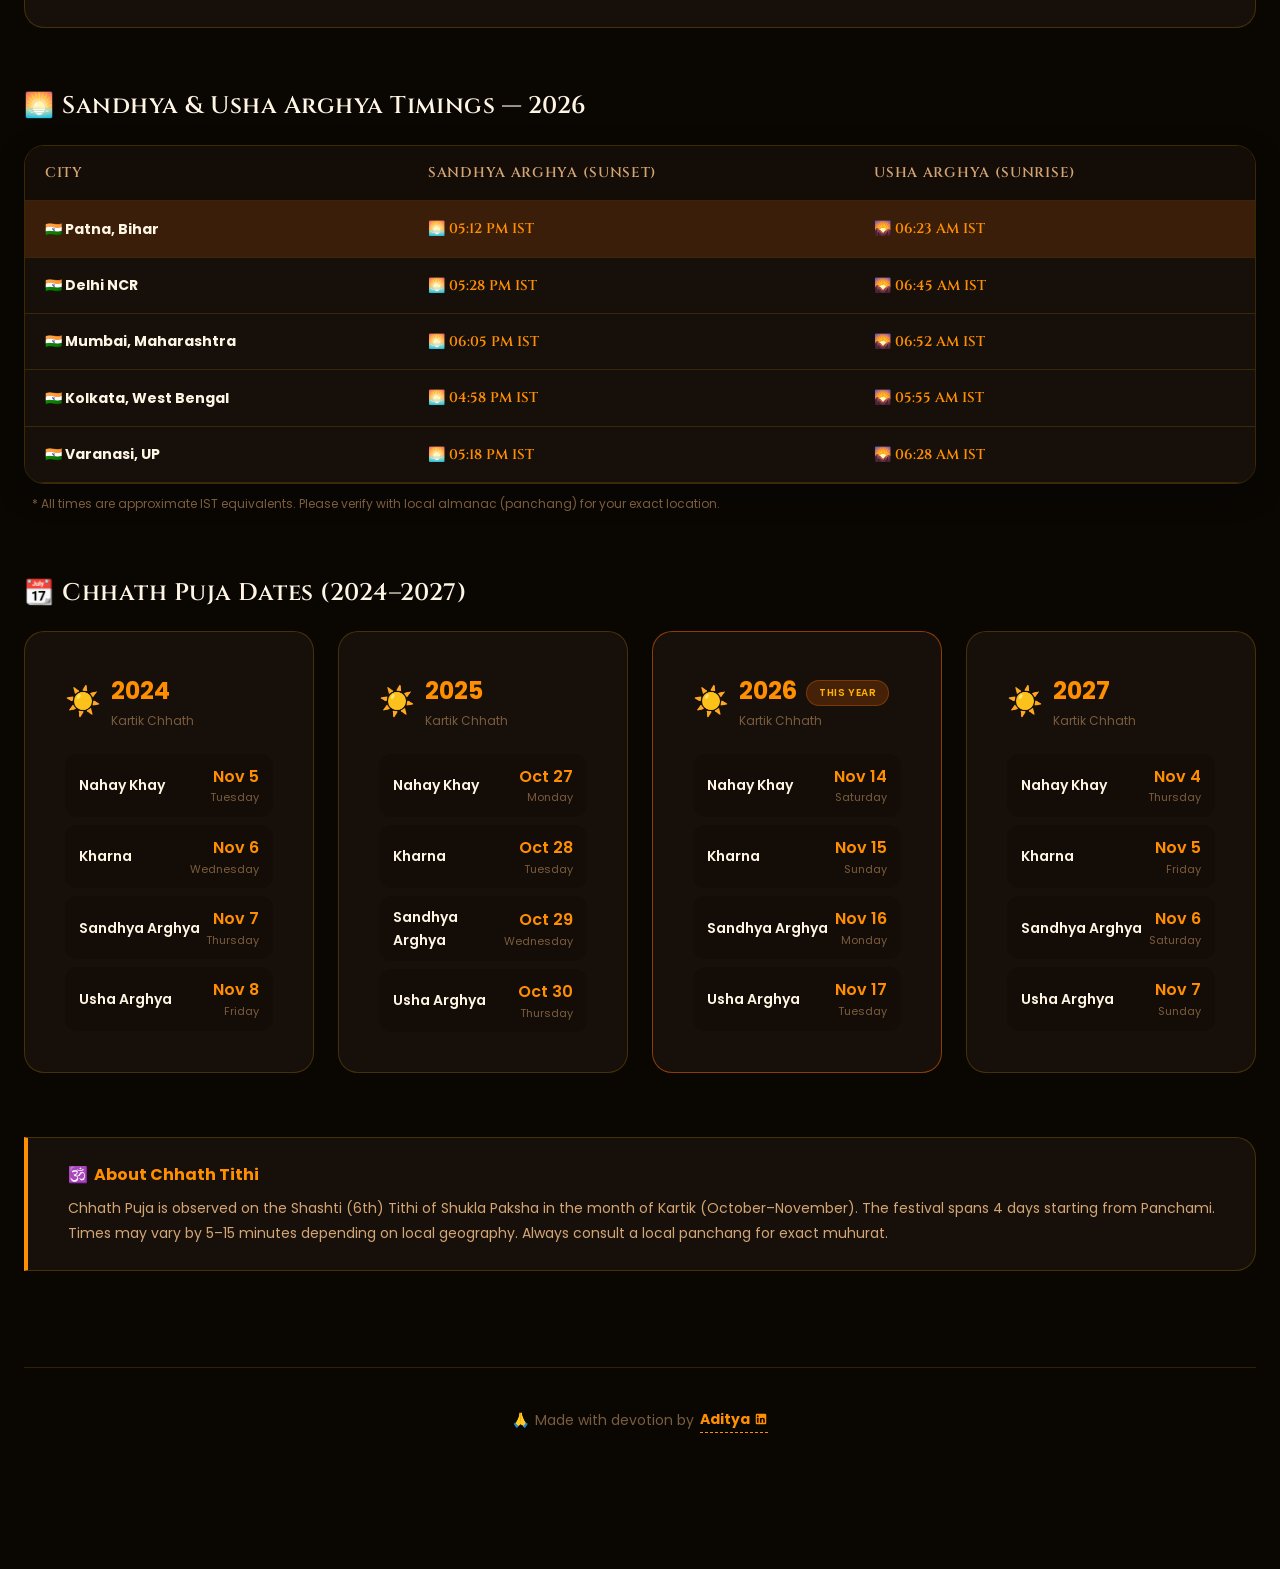
==== commit f633e0e2: "fix: update footer author name from Aditya Raj to Aditya" ====
--- a/home.html
+++ b/home.html
@@ -606,7 +606,7 @@
             <span class="lang-en">Made with devotion by</span>
             <span class="lang-hi">अगाध श्रद्धा एवं भक्ति से निर्मित —</span>
             <a href="https://www.linkedin.com/in/aditya-raj-767822271/" target="_blank" rel="noopener noreferrer" style="color:var(--saffron);text-decoration:none;font-weight:700;display:inline-flex;align-items:center;gap:4px;border-bottom:1px dashed var(--saffron);padding-bottom:1px">
-              <span>Aditya Raj</span>
+              <span>Aditya</span>
               <svg width="14" height="14" viewBox="0 0 24 24" fill="currentColor"><path d="M19 3a2 2 0 0 1 2 2v14a2 2 0 0 1-2 2H5a2 2 0 0 1-2-2V5a2 2 0 0 1 2-2h14m-.5 15.5v-5.3a3.26 3.26 0 0 0-3.26-3.26c-.85 0-1.84.52-2.28 1.3v-1.11h-2.79v8.37h2.79v-4.93c0-.77.62-1.4 1.39-1.4a1.4 1.4 0 0 1 1.4 1.4v4.93h2.75M6.46 8.76a1.65 1.65 0 1 0 0-3.3 1.65 1.65 0 0 0 0 3.3m1.4 9.74V9.93H5.06v8.57h2.8z"/></svg>
             </a>
           </div>
